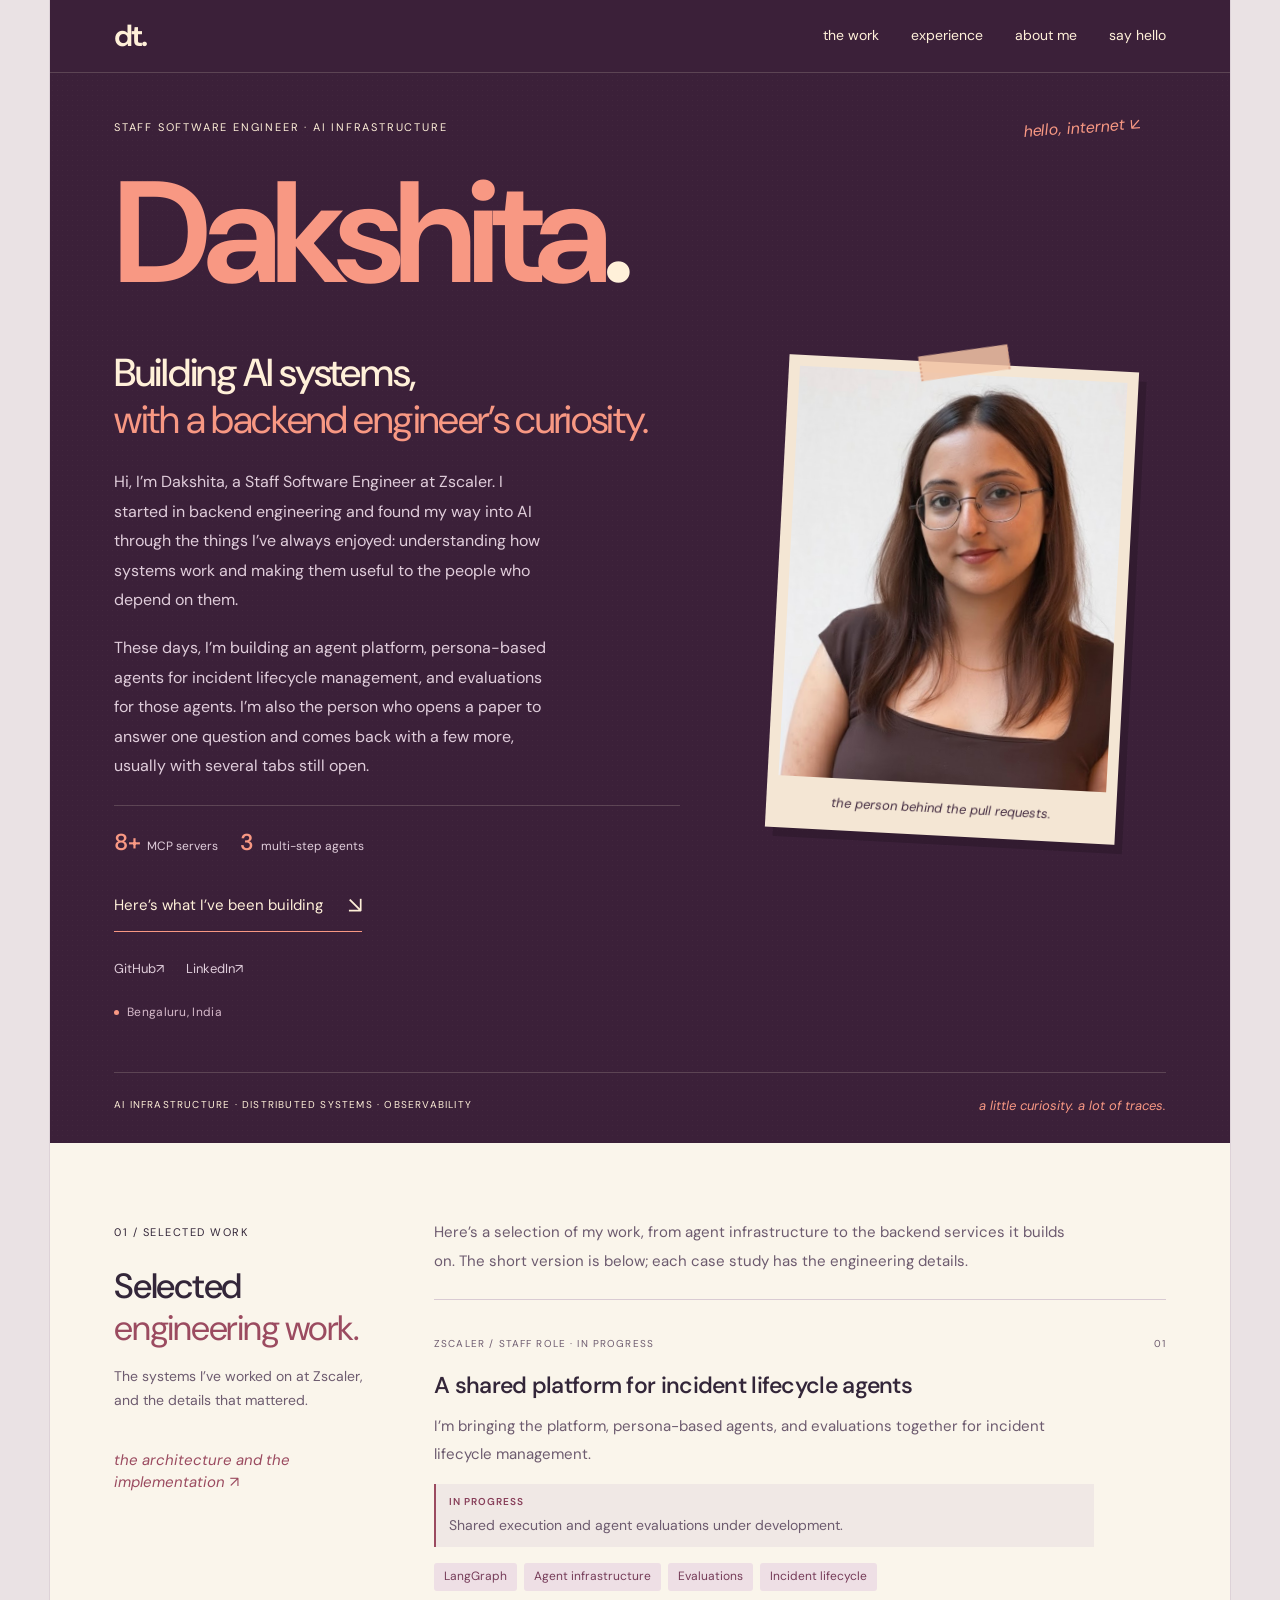
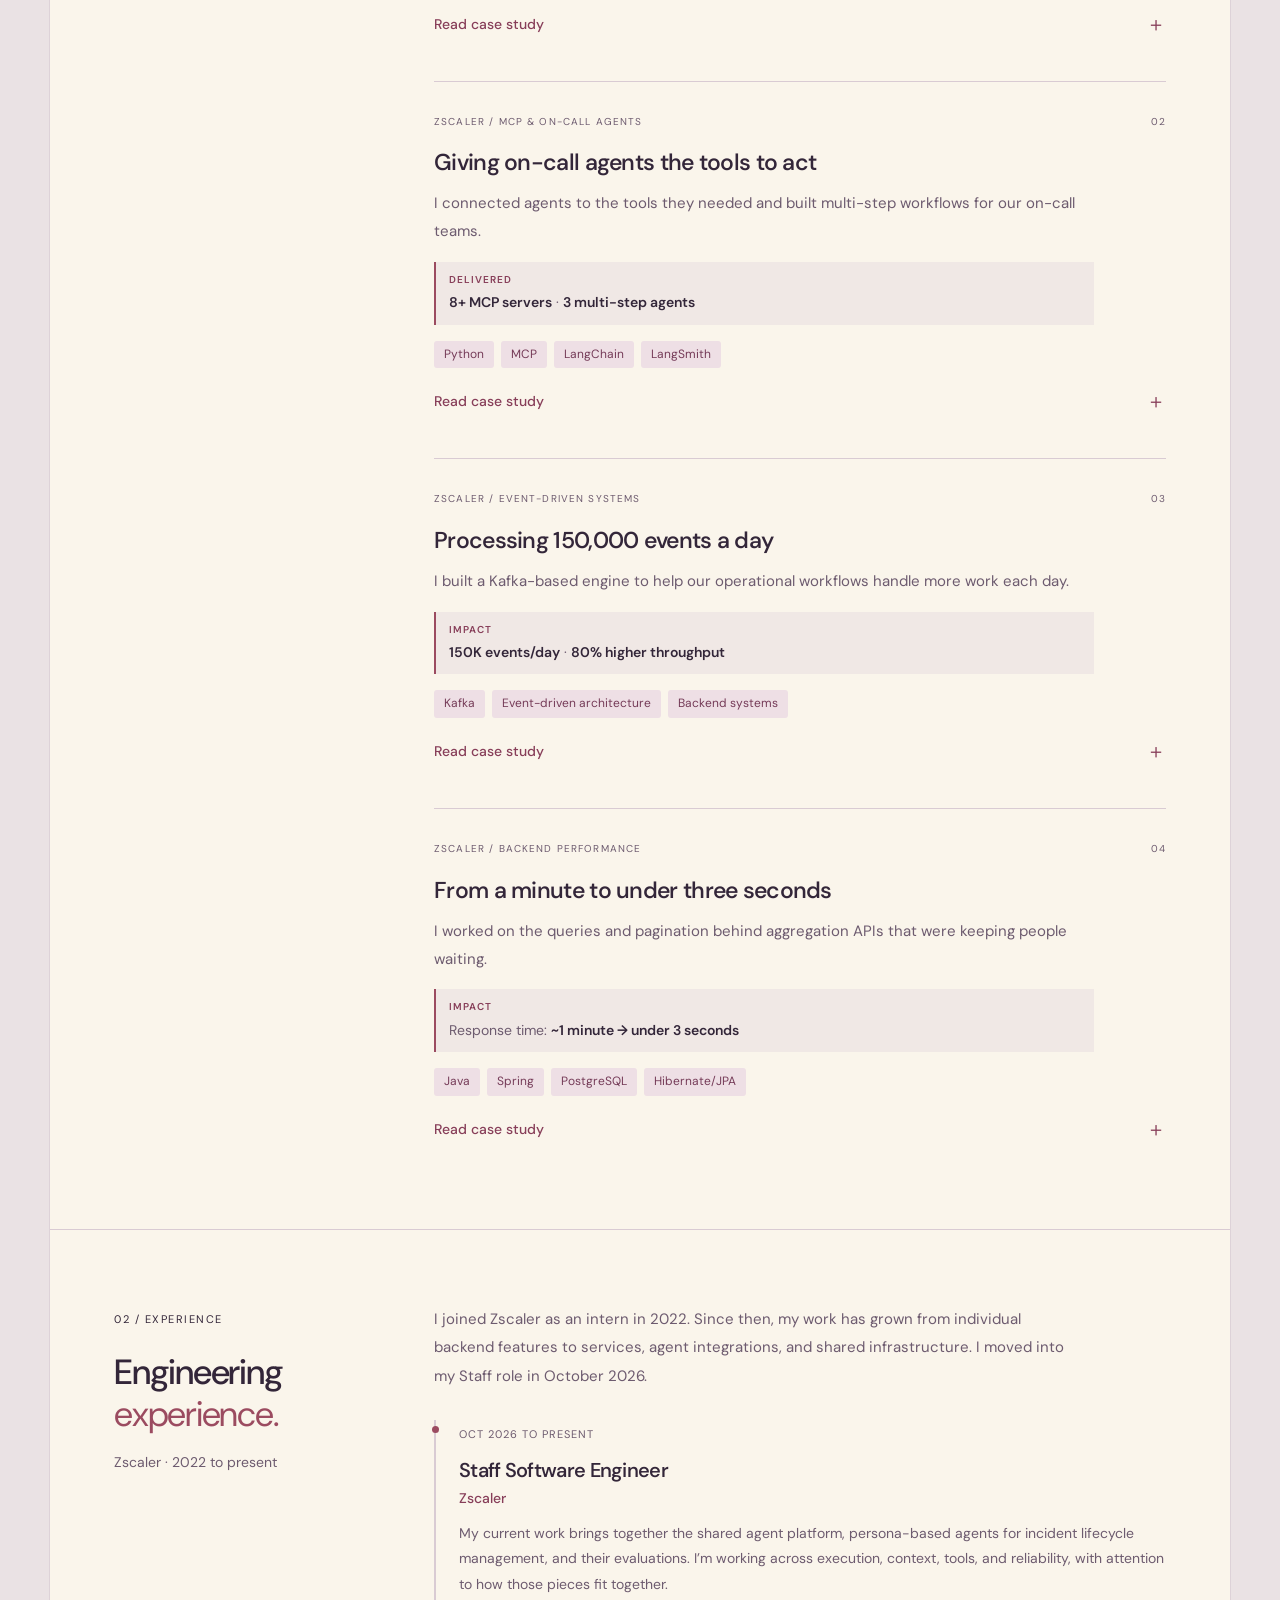
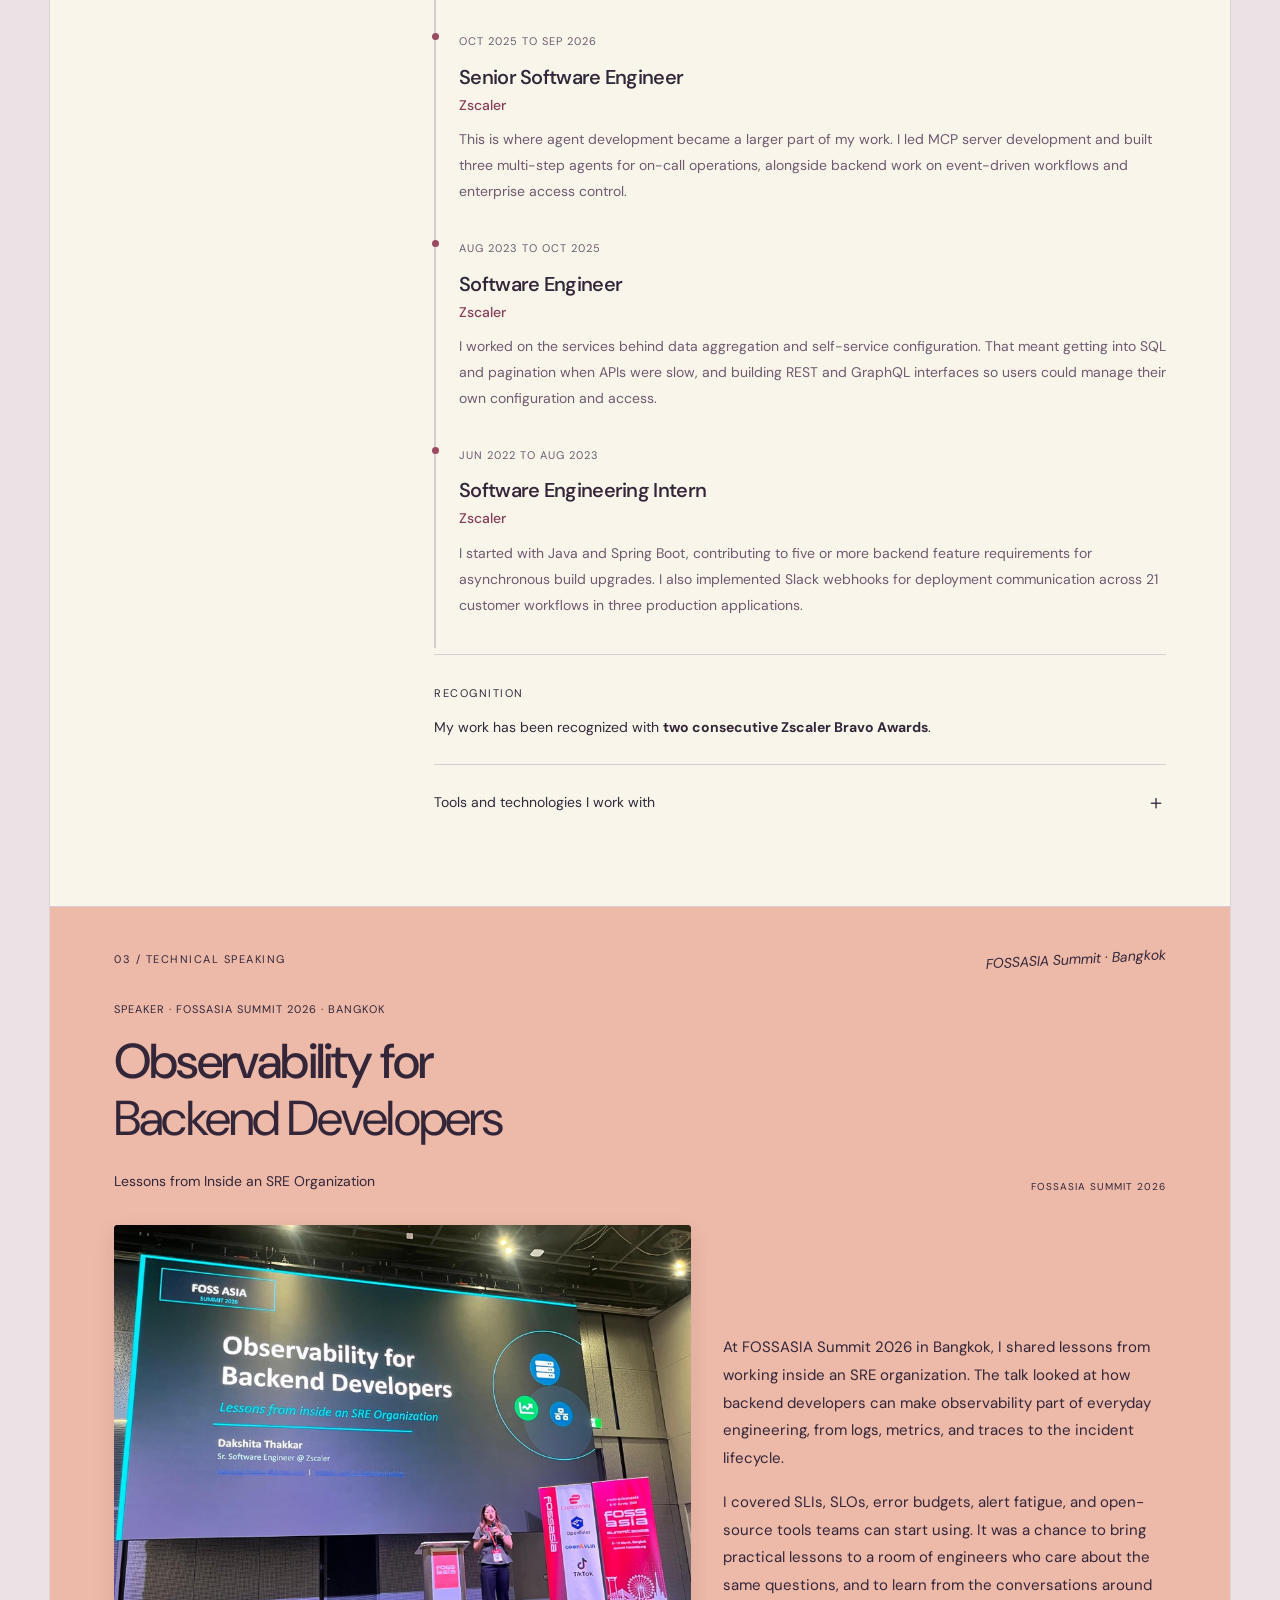
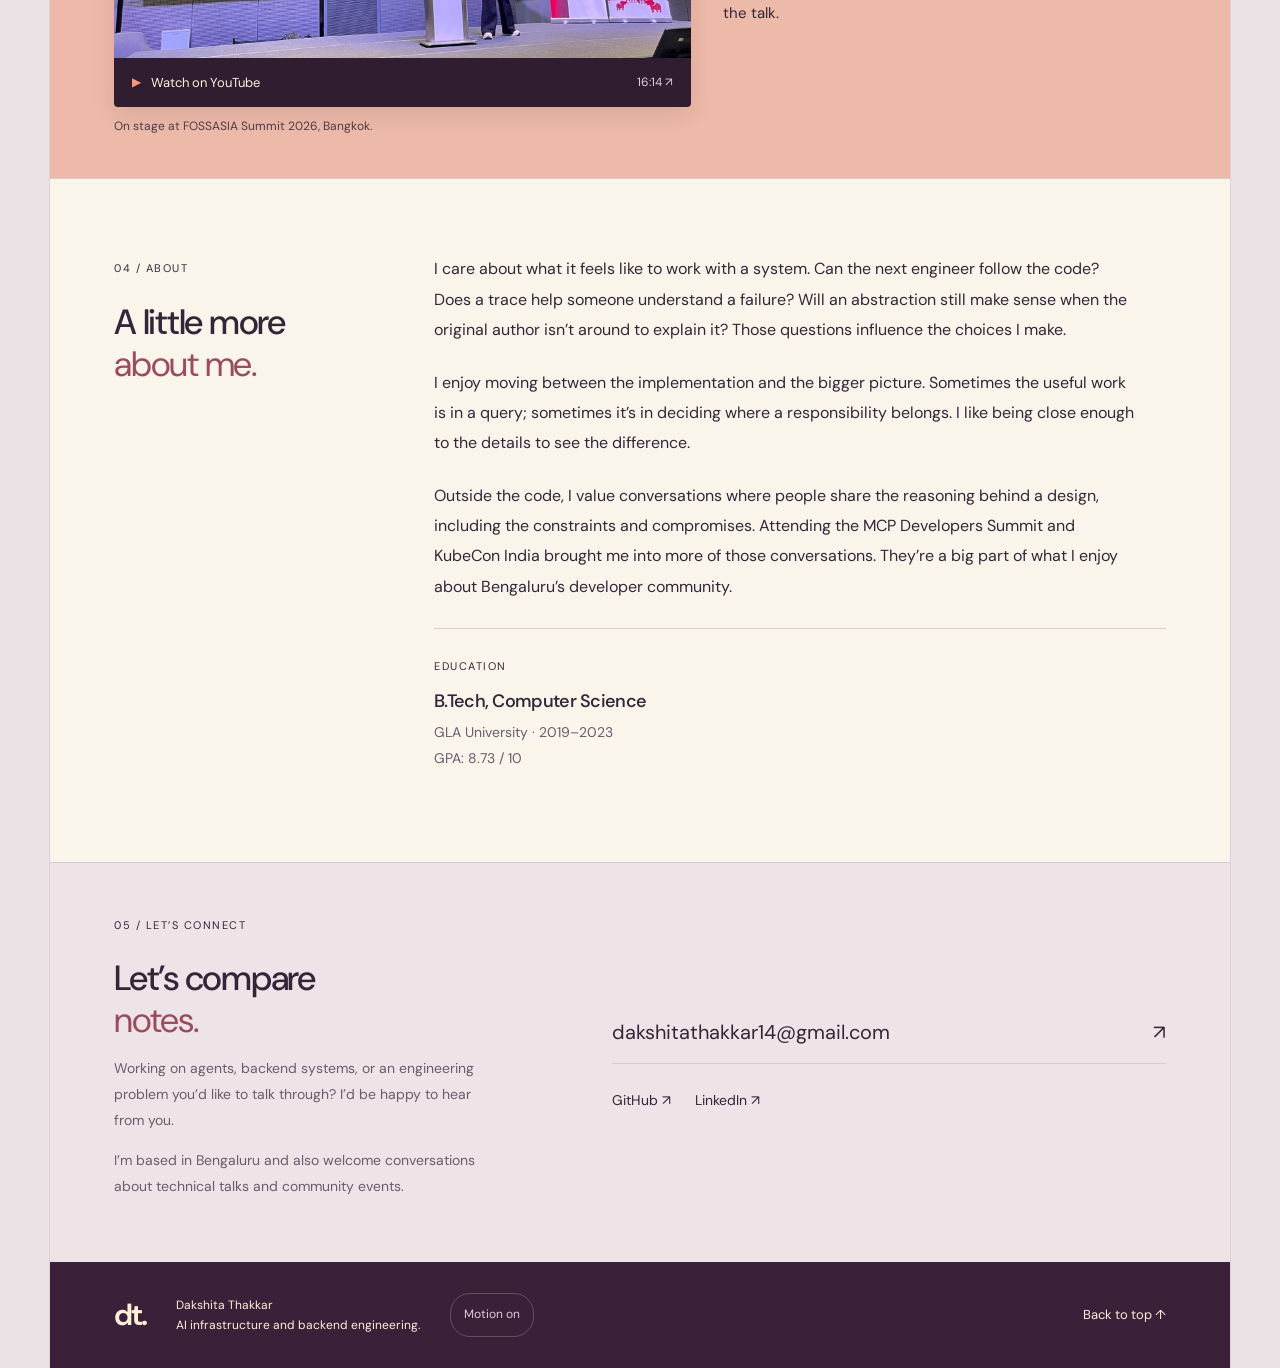
==== index.html @ cb2df72b "Publish personal portfolio on GitHub Pages" ====
<!doctype html>
<html lang="en">
<head>
  <meta charset="utf-8">
  <meta name="viewport" content="width=device-width, initial-scale=1">
  <meta name="description" content="Dakshita Thakkar is a Staff Software Engineer at Zscaler building backend systems, MCP servers, and agentic AI infrastructure.">
  <meta name="theme-color" content="#3b2039">
  <link rel="canonical" href="https://dakshitathakkar.github.io/">
  <meta property="og:url" content="https://dakshitathakkar.github.io/">
  <meta property="og:type" content="website">
  <meta property="og:title" content="Dakshita Thakkar | AI Infrastructure &amp; Backend Engineering">
  <meta property="og:description" content="Backend systems, MCP servers, and agentic AI infrastructure. Staff Software Engineer at Zscaler.">
  <title>Dakshita Thakkar | AI Infrastructure &amp; Backend Engineering</title>
  <link rel="icon" href="favicon.svg" type="image/svg+xml">
  <link rel="preconnect" href="https://fonts.googleapis.com">
  <link rel="preconnect" href="https://fonts.gstatic.com" crossorigin>
  <link href="https://fonts.googleapis.com/css2?family=DM+Sans:wght@400;450;500;550;600;650;700&display=swap" rel="stylesheet">
  <link rel="stylesheet" href="styles.css?v=41a44a0f17">
  <link rel="stylesheet" href="interactions.css?v=d1eef88272">
  <script src="site.js?v=9a2e0dd517" defer></script>
</head>
<body>
<div id="dakshita-studio" data-motion="off" aria-label="Dakshita’s personal portfolio">
  <div class="ds-spotlight" aria-hidden="true"></div>
  <a class="skip-link" href="#main-content">Skip to content</a>
  <header class="ds-nav"><a href="#ds-top" class="ds-monogram" aria-label="Back to introduction">dt.</a><nav aria-label="Main navigation"><a href="#ds-work">the work</a><a href="#ds-experience">experience</a><a href="#ds-about">about me</a><a href="#ds-contact">say hello</a></nav><span class="ds-reading-progress" aria-hidden="true"></span></header>
  <div class="ds-cover">
    <section class="ds-hero" id="ds-top" tabindex="-1" aria-label="Introduction">
      <div class="ds-preface"><span>STAFF SOFTWARE ENGINEER · AI INFRASTRUCTURE</span><span class="ds-hand ds-hello">hello, internet ↙</span></div>
      <h1>Dakshita<span class="ds-name-dot">.</span></h1>
      <div class="ds-hero-grid">
        <div class="ds-intro"><p class="ds-lead">Building AI systems, <br> <em>with a backend engineer’s curiosity.</em></p><p class="ds-body">Hi, I’m Dakshita, a Staff Software Engineer at Zscaler. I started in backend engineering and found my way into AI through the things I’ve always enjoyed: understanding how systems work and making them useful to the people who depend on them.</p><p class="ds-body">These days, I’m building an agent platform, persona-based agents for incident lifecycle management, and evaluations for those agents. I’m also the person who opens a paper to answer one question and comes back with a few more, usually with several tabs still open.</p><div class="ds-hero-proof" aria-label="Agent engineering work"><span><strong>8+</strong> MCP servers</span><span><strong>3</strong> multi-step agents</span></div><a href="#ds-work" class="ds-work-link">Here’s what I’ve been building <span aria-hidden="true">↘</span></a><div class="ds-hero-social"><a href="https://github.com/dakshitathakkar" target="_blank" rel="noopener noreferrer">GitHub <span class="ds-external-arrow" aria-hidden="true">↗</span></a><a href="https://www.linkedin.com/in/dakshita-thakkar/" target="_blank" rel="noopener noreferrer">LinkedIn <span class="ds-external-arrow" aria-hidden="true">↗</span></a></div><div class="ds-location"><span class="ds-location-dot"></span>Bengaluru, India</div></div>
        <figure class="ds-photo"><div class="ds-tape" aria-hidden="true"></div><div class="ds-photo-space"><img class="ds-portrait" src="images/dakshita-portrait.jpg" width="621" height="1023" alt="Portrait of Dakshita Thakkar" fetchpriority="high" decoding="async"></div><figcaption class="ds-hand">the person behind the pull requests.</figcaption></figure>
      </div>
      <div class="ds-cover-foot"><span>AI INFRASTRUCTURE · DISTRIBUTED SYSTEMS · OBSERVABILITY</span><span class="ds-hand ds-footnote">a little curiosity. a lot of traces.</span></div>
    </section>
  </div>
  <main id="main-content" tabindex="-1">
    <section class="ds-work-section ds-section" id="ds-work" aria-labelledby="work-title">
      <div class="ds-section-heading"><span class="ds-kicker">01 / SELECTED WORK</span><h2 id="work-title">Selected <br> <em>engineering work.</em></h2><p>The systems I’ve worked on at Zscaler, and the details that mattered.</p><span class="ds-margin-note ds-hand">the architecture and the implementation ↗</span></div>
      <div class="ds-projects">
        <div class="ds-work-intro"><p>Here’s a selection of my work, from agent infrastructure to the backend services it builds on. The short version is below; each case study has the engineering details.</p></div>
        <article class="ds-project"><div class="ds-project-meta"><span>ZSCALER / STAFF ROLE · IN PROGRESS</span><span>01</span></div><h3>A shared platform for incident lifecycle agents</h3>
          <p class="ds-project-summary">I’m bringing the platform, persona-based agents, and evaluations together for incident lifecycle management.</p><p class="ds-project-impact"><span class="ds-impact-label">In progress</span>Shared execution and agent evaluations under development.</p><div class="ds-tags"><span>LangGraph</span><span>Agent infrastructure</span><span>Evaluations</span><span>Incident lifecycle</span></div><details class="ds-case-disclosure"><summary><b class="ds-case-open">Read case study</b><b class="ds-case-close">Close case study</b><span aria-hidden="true">＋</span></summary><div class="ds-outline"><div class="ds-case-study"><h4>The problem</h4><p>Building agents for incident lifecycle management means thinking about more than each agent’s task. They need tools, context, and a runtime, and we need a way to assess how well they carry out their responsibilities. I’m working on those pieces together in my Staff role.</p><h4>My approach</h4><p>I’m developing a shared platform in LangGraph alongside the persona-based agents and their evaluations. The platform covers tool integration, context and memory, execution, observability, and guardrails. The aim is to give teams a common foundation while leaving room for the logic each agent needs.</p><h4>The impact so far</h4><p>The platform, agents, and evaluations are <strong>in progress</strong>. The work is focused on making execution easier to inspect and agent performance easier to assess across the incident lifecycle.</p><h4>Reliability work</h4><p>I’m also working on confidence quantification for agent trajectories. That sits alongside observability and evaluations as part of understanding how an agent reached a result and how much confidence to place in it.</p></div></div></details></article>
        <article class="ds-project"><div class="ds-project-meta"><span>ZSCALER / MCP &amp; ON-CALL AGENTS</span><span>02</span></div><h3>Giving on-call agents the tools to act</h3>
          <p class="ds-project-summary">I connected agents to the tools they needed and built multi-step workflows for our on-call teams.</p><p class="ds-project-impact"><span class="ds-impact-label">Delivered</span><strong>8+ MCP servers</strong> · <strong>3 multi-step agents</strong></p><div class="ds-tags"><span>Python</span><span>MCP</span><span>LangChain</span><span>LangSmith</span></div><details class="ds-case-disclosure"><summary><b class="ds-case-open">Read case study</b><b class="ds-case-close">Close case study</b><span aria-hidden="true">＋</span></summary><div class="ds-outline"><div class="ds-case-study"><h4>The problem</h4><p>Our on-call agents needed access to operational tools and a way to use them across multiple steps. We also needed to follow their execution, so the result came with a view of what the agent had done.</p><h4>My approach</h4><p>I led the design and development of Python MCP servers, combining custom implementations with open-source integrations. I built the agents in Python and LangChain, working through model selection, temperature tuning, and tool orchestration. LangSmith and Weights &amp; Biases gave me visibility into their execution.</p><h4>The impact</h4><p>I delivered <strong>8+ MCP servers</strong> and <strong>three multi-step agents</strong> for on-call workflows. Together, they connected the AI Operations team’s agents to operational tools and supported work that needed several steps to complete.</p></div></div></details></article>
        <article class="ds-project"><div class="ds-project-meta"><span>ZSCALER / EVENT-DRIVEN SYSTEMS</span><span>03</span></div><h3>Processing 150,000 events a day</h3>
          <p class="ds-project-summary">I built a Kafka-based engine to help our operational workflows handle more work each day.</p><p class="ds-project-impact"><span class="ds-impact-label">Impact</span><strong>150K events/day</strong> · <strong>80% higher throughput</strong></p><div class="ds-tags"><span>Kafka</span><span>Event-driven architecture</span><span>Backend systems</span></div><details class="ds-case-disclosure"><summary><b class="ds-case-open">Read case study</b><b class="ds-case-close">Close case study</b><span aria-hidden="true">＋</span></summary><div class="ds-outline"><div class="ds-case-study"><h4>The problem</h4><p>Our operational workflows needed to process a high volume of daily events. The practical question was how much work the engine could handle, so throughput was the measure that mattered for this project.</p><h4>My approach</h4><p>I implemented the workflow engine using Kafka and an event-driven architecture, building the backend that processes those operational events.</p><h4>The impact</h4><p>The engine handles <strong>150,000 events per day</strong>, with an <strong>80% improvement in throughput</strong>. That gave the workflows more processing capacity for their daily workload.</p><h4>Related work: enterprise access control</h4><p>Another part of my backend work was an authentication and authorization layer in Java and Spring Boot. I designed and implemented support for <strong>8,000+ SSO users</strong> and <strong>50+ services</strong>, including complex roles and permission hierarchies.</p></div></div></details></article>
        <article class="ds-project"><div class="ds-project-meta"><span>ZSCALER / BACKEND PERFORMANCE</span><span>04</span></div><h3>From a minute to under three seconds</h3>
          <p class="ds-project-summary">I worked on the queries and pagination behind aggregation APIs that were keeping people waiting.</p><p class="ds-project-impact"><span class="ds-impact-label">Impact</span>Response time: <strong>~1 minute → under 3 seconds</strong></p><div class="ds-tags"><span>Java</span><span>Spring</span><span>PostgreSQL</span><span>Hibernate/JPA</span></div><details class="ds-case-disclosure"><summary><b class="ds-case-open">Read case study</b><b class="ds-case-close">Close case study</b><span aria-hidden="true">＋</span></summary><div class="ds-outline"><div class="ds-case-study"><h4>The problem</h4><p>A minute is a long wait for an API response. Some of our aggregation-heavy endpoints were taking roughly that long, in platforms used for customer-facing data aggregation and self-service configuration.</p><h4>My approach</h4><p>I worked on the SQL queries and pagination strategies behind the slower endpoints. These were part of the microservice-based modules I developed with Java, Spring, Hibernate/JPA, and PostgreSQL, in a backend handling more than 500 concurrent processes.</p><h4>The impact</h4><p>The query and pagination improvements brought response times down from <strong>approximately one minute to under three seconds</strong>, making those aggregation endpoints much quicker to use.</p><h4>Related work: self-service configuration</h4><p>I also built REST and GraphQL APIs for user management and role-based access control. They let enterprise users manage their own configuration, reducing manual administrative effort by <strong>90%</strong>.</p></div></div></details></article>
      </div>
    </section>
    <section class="ds-section ds-experience-section" id="ds-experience" aria-labelledby="experience-title">
      <div class="ds-section-heading"><span class="ds-kicker">02 / EXPERIENCE</span><h2 id="experience-title">Engineering <br> <em>experience.</em></h2><p>Zscaler · 2022 to present</p></div>
      <div class="ds-timeline"><p class="ds-career-intro">I joined Zscaler as an intern in 2022. Since then, my work has grown from individual backend features to services, agent integrations, and shared infrastructure. I moved into my Staff role in October 2026.</p>
        <article class="ds-role"><time>OCT 2026 TO PRESENT</time><h3>Staff Software Engineer</h3><p class="ds-company">Zscaler</p><p>My current work brings together the shared agent platform, persona-based agents for incident lifecycle management, and their evaluations. I’m working across execution, context, tools, and reliability, with attention to how those pieces fit together.</p></article>
        <article class="ds-role"><time>OCT 2025 TO SEP 2026</time><h3>Senior Software Engineer</h3><p class="ds-company">Zscaler</p><p>This is where agent development became a larger part of my work. I led MCP server development and built three multi-step agents for on-call operations, alongside backend work on event-driven workflows and enterprise access control.</p></article>
        <article class="ds-role"><time>AUG 2023 TO OCT 2025</time><h3>Software Engineer</h3><p class="ds-company">Zscaler</p><p>I worked on the services behind data aggregation and self-service configuration. That meant getting into SQL and pagination when APIs were slow, and building REST and GraphQL interfaces so users could manage their own configuration and access.</p></article>
        <article class="ds-role"><time>JUN 2022 TO AUG 2023</time><h3>Software Engineering Intern</h3><p class="ds-company">Zscaler</p><p>I started with Java and Spring Boot, contributing to five or more backend feature requirements for asynchronous build upgrades. I also implemented Slack webhooks for deployment communication across 21 customer workflows in three production applications.</p></article>
        <div class="ds-recognition"><span class="ds-kicker">RECOGNITION</span><p>My work has been recognized with <strong>two consecutive Zscaler Bravo Awards</strong>.</p></div>
        <details class="ds-toolkit"><summary>Tools and technologies I work with <span aria-hidden="true">＋</span></summary><div class="ds-outline"><p><b>AI &amp; agents.</b> Python, MCP, LangChain, LangGraph, LangSmith, Langfuse, IBM ContextForge, Weights &amp; Biases, multi-step agent orchestration, and agent skills development.</p><p><b>Backend &amp; data.</b> Java, Spring Boot, Spring AI, Spring Security, Hibernate/JPA, Kafka, concurrency, REST, GraphQL, PostgreSQL, MySQL, NoSQL, and PL/SQL.</p><p><b>Delivery &amp; tooling.</b> Docker, Kubernetes, GCP, CI/CD, OAuth 2.0, Okta SSO/S2S, JUnit, Mockito, Maven, Git, GitLab/Bitbucket, and Jira.</p><p><b>Frontend.</b> React, JavaScript, HTML, and CSS.</p></div></details>
      </div>
    </section>
    <section id="ds-talk" class="ds-notes-section" aria-labelledby="talk-title"><div class="ds-notes-top"><span class="ds-kicker">03 / TECHNICAL SPEAKING</span><span class="ds-hand">FOSSASIA Summit · Bangkok</span></div><div class="ds-talk-event">SPEAKER · FOSSASIA SUMMIT 2026 · BANGKOK</div><h2 id="talk-title">Observability for <br> <em>Backend Developers</em></h2><div class="ds-notes-bottom"><p>Lessons from Inside an SRE Organization</p><span class="ds-note-label">FOSSASIA SUMMIT 2026</span></div><div class="ds-speaking-layout"><figure class="ds-stage-photo"><a class="ds-talk-video" href="https://www.youtube.com/watch?v=8utUBMMz0rw" target="_blank" rel="noopener noreferrer" aria-label="Watch Observability for Backend Developers on YouTube (opens in a new tab)"><img src="images/fossasia-stage-1800.jpg" srcset="images/fossasia-stage-900.jpg 900w, images/fossasia-stage-1800.jpg 1800w" sizes="(max-width: 600px) calc(100vw - 48px), (max-width: 800px) calc(100vw - 80px), 600px" width="1800" height="1350" alt="Dakshita presenting Observability for Backend Developers on stage at FOSSASIA Summit 2026 in Bangkok" loading="lazy" decoding="async"><span class="ds-watch-bar"><span><span class="ds-play-icon" aria-hidden="true">▶</span> Watch on YouTube</span><span aria-hidden="true">16:14 ↗</span></span></a><figcaption>On stage at FOSSASIA Summit 2026, Bangkok.</figcaption></figure><div class="ds-speaking-copy"><p>At FOSSASIA Summit 2026 in Bangkok, I shared lessons from working inside an SRE organization. The talk looked at how backend developers can make observability part of everyday engineering, from logs, metrics, and traces to the incident lifecycle.</p><p>I covered SLIs, SLOs, error budgets, alert fatigue, and open-source tools teams can start using. It was a chance to bring practical lessons to a room of engineers who care about the same questions, and to learn from the conversations around the talk.</p></div></div></section>
    <section class="ds-about-section ds-section" id="ds-about" aria-labelledby="about-title"><div class="ds-section-heading"><span class="ds-kicker">04 / ABOUT</span><h2 id="about-title">A little more <br> <em>about me.</em></h2></div><div class="ds-about-copy"><p>I care about what it feels like to work with a system. Can the next engineer follow the code? Does a trace help someone understand a failure? Will an abstraction still make sense when the original author isn’t around to explain it? Those questions influence the choices I make.</p><p>I enjoy moving between the implementation and the bigger picture. Sometimes the useful work is in a query; sometimes it’s in deciding where a responsibility belongs. I like being close enough to the details to see the difference.</p><p>Outside the code, I value conversations where people share the reasoning behind a design, including the constraints and compromises. Attending the MCP Developers Summit and KubeCon India brought me into more of those conversations. They’re a big part of what I enjoy about Bengaluru’s developer community.</p><div class="ds-education"><span class="ds-kicker">EDUCATION</span><h3>B.Tech, Computer Science</h3><p>GLA University · 2019–2023 <br> GPA: 8.73 / 10</p></div></div></section>
    <section class="ds-contact-section" id="ds-contact" aria-labelledby="contact-title"><div><span class="ds-kicker">05 / LET’S CONNECT</span><h2 id="contact-title">Let’s compare <br> <em>notes.</em></h2><p>Working on agents, backend systems, or an engineering problem you’d like to talk through? I’d be happy to hear from you.</p><p>I’m based in Bengaluru and also welcome conversations about technical talks and community events.</p></div><div class="ds-contact-links"><a class="ds-email" href="mailto:dakshitathakkar14@gmail.com">dakshitathakkar14@gmail.com <span class="ds-external-arrow" aria-hidden="true">↗</span></a><div><a href="https://github.com/dakshitathakkar" target="_blank" rel="noopener noreferrer">GitHub <span class="ds-external-arrow" aria-hidden="true">↗</span></a><a href="https://www.linkedin.com/in/dakshita-thakkar/" target="_blank" rel="noopener noreferrer">LinkedIn <span class="ds-external-arrow" aria-hidden="true">↗</span></a></div></div></section>
  </main>
  <footer class="ds-footer"><span class="ds-monogram">dt.</span><span>Dakshita Thakkar <br> AI infrastructure and backend engineering.</span><button class="ds-motion-toggle" type="button" aria-pressed="false" hidden>Motion off</button><a class="ds-back-top" href="#ds-top">Back to top ↑</a></footer>
</div>

</body>
</html>
---- styles.css ----
/* Personal cover, restrained technical typography. */
:root{color-scheme:light dark}
html{scroll-padding-top:24px}
body{margin:0;background:light-dark(#eae2e4,#17141b)}
button,a,summary{-webkit-tap-highlight-color:transparent}
a:focus-visible,summary:focus-visible{outline:3px solid #cf795f;outline-offset:6px;border-radius:2px}
::selection{background:#f89883;color:#301d30}

#dakshita-studio{--ds-paper:light-dark(#faf5eb,#242027);--ds-ink:light-dark(#332639,#efe5d8);--ds-muted:light-dark(#6d5b6f,#c1b1c1);--ds-rule:light-dark(#d9cbd3,#544453);--ds-cover:light-dark(#3b2039,#301d30);--ds-cream:#fff0d9;--ds-coral:#f89883;--ds-note:light-dark(#edb9a8,#4d303e);font:14px/1.65 'DM Sans',Arial,sans-serif;color:var(--ds-ink);background:var(--ds-paper);width:100%;isolation:isolate}
#dakshita-studio *{box-sizing:border-box}
#dakshita-studio a{color:inherit;text-underline-offset:5px}
#dakshita-studio .ds-cover{background:var(--ds-cover);color:var(--ds-cream);background-image:radial-gradient(#fff0d908 .7px,transparent .7px);background-size:5px 5px}
#dakshita-studio .ds-nav{display:flex;justify-content:space-between;align-items:center;gap:20px;padding:23px 42px;padding-right:95px;border-bottom:1px solid #fff0d92b}
#dakshita-studio .ds-monogram{font:italic 30px/1 'DM Sans',Arial,sans-serif;text-decoration:none;letter-spacing:-2px}
#dakshita-studio nav{display:flex;gap:25px;flex-wrap:wrap}
#dakshita-studio nav a{font-size:11px;text-decoration:none;border-bottom:1px solid transparent;padding:5px 0}
#dakshita-studio nav a:hover{border-color:var(--ds-coral);color:var(--ds-coral)}
#dakshita-studio .ds-hero{padding:30px 42px 22px}
#dakshita-studio .ds-preface{display:flex;justify-content:space-between;align-items:center;gap:18px}
#dakshita-studio .ds-preface>span:first-child{font:9px/1.5 'DM Sans',sans-serif;letter-spacing:1.8px}
#dakshita-studio .ds-hand{font:400 23px/1.1 'DM Sans',Arial,sans-serif}
#dakshita-studio .ds-hello{transform:rotate(-7deg);padding-right:25px;color:var(--ds-coral)}
#dakshita-studio h1{font:400 clamp(75px,15vw,132px)/1.06 'DM Sans',Arial,sans-serif;letter-spacing:-6px;margin:8px 0 6px;color:var(--ds-coral)}
#dakshita-studio .ds-name-dot{color:var(--ds-cream)}
#dakshita-studio .ds-hero-grid{display:grid;grid-template-columns:1.08fr 1fr;gap:40px;align-items:center}
#dakshita-studio .ds-lead{font:400 30px/1.18 'DM Sans',Arial,sans-serif;letter-spacing:-.5px;margin:20px 0 17px}
#dakshita-studio .ds-lead em{font-weight:400;color:var(--ds-coral)}
#dakshita-studio .ds-body{font-size:12px;line-height:1.8;max-width:290px;color:#e0cddb;margin:0}
#dakshita-studio .ds-work-link{display:inline-flex;gap:25px;align-items:center;font-size:12px;text-decoration:none;margin-top:23px;padding-bottom:8px;border-bottom:1px solid var(--ds-coral)}
#dakshita-studio .ds-work-link span{font-size:23px;line-height:1}
#dakshita-studio .ds-location{display:flex;align-items:center;gap:8px;font-size:10px;letter-spacing:.3px;margin-top:26px;color:#d6bacb}
#dakshita-studio .ds-location-dot{width:5px;height:5px;border-radius:50%;background:var(--ds-coral)}
#dakshita-studio .ds-photo{margin:3px 6px 0 0;padding:11px 11px 13px;background:#f4e6d4;color:#432b40;transform:rotate(4deg);position:relative;box-shadow:8px 9px 0 #20102055}
#dakshita-studio .ds-photo-space{height:219px;position:relative;display:flex;align-items:center;justify-content:center;flex-direction:column;overflow:hidden;background:#d0aeab;background-image:linear-gradient(135deg,transparent 49.7%,#f6e3c97d 50%,transparent 50.3%)}
#dakshita-studio .ds-photo-label{position:absolute;top:13px;left:13px;right:13px;font:8px/1.5 'DM Sans',sans-serif;letter-spacing:1px}
#dakshita-studio .ds-photo-initials{font:italic 118px/.9 'DM Sans',Arial,sans-serif;color:#694556;letter-spacing:-15px;margin-left:-10px}
#dakshita-studio .ds-photo-initials span{color:#946475}
#dakshita-studio .ds-photo-placeholder{position:absolute;bottom:14px;left:13px;right:13px;font-size:11px;border-top:1px solid #69455655;padding-top:8px;text-align:center}
#dakshita-studio figcaption.ds-hand{font-size:20px;text-align:center;padding-top:11px}
#dakshita-studio .ds-tape{position:absolute;z-index:1;width:90px;height:25px;background:#f3c3a5d9;top:-13px;left:calc(50% - 45px);transform:rotate(-11deg);border-left:2px dotted #dba58b;border-right:2px dotted #dba58b}
#dakshita-studio .ds-cover-foot{margin-top:39px;padding-top:18px;border-top:1px solid #fff0d92b;display:flex;align-items:center;justify-content:space-between;gap:18px}
#dakshita-studio .ds-cover-foot>span:first-child{font-size:8px;letter-spacing:1.2px}
#dakshita-studio .ds-footnote{font-size:18px;color:var(--ds-coral);transform:rotate(-2deg)}
#dakshita-studio .ds-section{display:grid;grid-template-columns:190px minmax(0,1fr);gap:34px;padding:55px 42px}
#dakshita-studio .ds-kicker{font:9px/1.5 'DM Sans',Arial,sans-serif;letter-spacing:1.4px}
#dakshita-studio h2{font:400 33px/1.13 'DM Sans',Arial,sans-serif;letter-spacing:-.6px;margin:15px 0}
#dakshita-studio h2 em{font-weight:400;color:light-dark(#9b4b60,#ee9ca7)}
#dakshita-studio .ds-section-heading>p{font-size:11px;color:var(--ds-muted);line-height:1.75}
#dakshita-studio .ds-margin-note{display:block;margin-top:44px;color:light-dark(#9b4b60,#ee9ca7);transform:rotate(-6deg);font-size:22px}
#dakshita-studio .ds-project-meta{font-size:8px;letter-spacing:1.15px;color:var(--ds-muted);display:flex;justify-content:space-between;gap:12px}
#dakshita-studio h3{font:500 19px/1.3 'DM Sans',Arial,sans-serif;letter-spacing:-.6px;margin:12px 0}
#dakshita-studio .ds-project>p{font-size:12px;line-height:1.8;color:var(--ds-muted);margin:0 0 14px}
#dakshita-studio .ds-tags{display:flex;gap:7px;flex-wrap:wrap}
#dakshita-studio .ds-tags span{padding:3px 8px;border-radius:3px;background:light-dark(#eedfe5,#432f42);color:light-dark(#753b58,#efbfce);font-size:9px}
#dakshita-studio details{margin-top:18px}
#dakshita-studio summary{display:flex;justify-content:space-between;gap:10px;font-size:11px;list-style:none;padding:9px 0}
#dakshita-studio summary::-webkit-details-marker{display:none}
#dakshita-studio .ds-outline{padding:10px 14px;border-left:2px solid light-dark(#c67986,#ee9ca7);background:light-dark(#f0e8e5,#2d2730);font-size:11px}
#dakshita-studio .ds-outline p{margin:0 0 10px}
#dakshita-studio .ds-outline p:last-child{margin-bottom:0}
#dakshita-studio .ds-project+.ds-project{border-top:1px solid var(--ds-rule);margin-top:25px;padding-top:26px}
#dakshita-studio .ds-content-note{color:var(--ds-muted);font-size:9px;margin:22px 0 0;border-top:1px solid var(--ds-rule);padding-top:14px}
#dakshita-studio .ds-notes-section{background:var(--ds-note);padding:30px 42px 33px;position:relative;border-top:1px solid var(--ds-rule);border-bottom:1px solid var(--ds-rule)}
#dakshita-studio .ds-notes-top{display:flex;justify-content:space-between;gap:15px;align-items:center}
#dakshita-studio .ds-notes-top .ds-hand{font-size:18px;transform:rotate(-3deg)}
#dakshita-studio .ds-notes-section h2{font-size:44px;margin:28px 0 25px}
#dakshita-studio .ds-notes-section h2 em{color:inherit}
#dakshita-studio .ds-notes-bottom{display:flex;justify-content:space-between;align-items:end;gap:30px}
#dakshita-studio .ds-notes-bottom p{font-size:11px;margin:0}
#dakshita-studio .ds-note-label{font-size:8px;letter-spacing:1px;max-width:160px;line-height:1.7;text-align:right}
#dakshita-studio .ds-about-section{padding-top:42px;padding-bottom:42px}
#dakshita-studio .ds-about-copy p{font-size:12px;line-height:1.9;margin:0 0 15px}
#dakshita-studio .ds-about-copy .ds-about-prompt{color:var(--ds-muted);font-size:10px}
#dakshita-studio .ds-about-copy>.ds-hand{display:block;transform:rotate(-3deg);color:light-dark(#9b4b60,#ee9ca7);margin-top:22px}
#dakshita-studio .ds-footer{background:var(--ds-cover);color:var(--ds-cream);display:flex;align-items:center;gap:23px;padding:24px 42px;font-size:10px;line-height:1.7}
#dakshita-studio .ds-draft{margin-left:auto;font-size:8px;color:#d9bfcf;text-align:right}
@media(max-width:600px){#dakshita-studio .ds-nav{padding:18px 24px;gap:13px}#dakshita-studio nav{gap:14px}#dakshita-studio nav a{font-size:10px}#dakshita-studio .ds-hero{padding:25px 24px}#dakshita-studio .ds-preface{align-items:start}#dakshita-studio .ds-preface>span:first-child{max-width:160px;font-size:8px}#dakshita-studio .ds-hello{font-size:19px;padding-right:0}#dakshita-studio h1{font-size:clamp(65px,16vw,100px);letter-spacing:-4px;margin:17px 0}#dakshita-studio .ds-hero-grid{gap:25px;grid-template-columns:1fr}#dakshita-studio .ds-intro{max-width:390px}#dakshita-studio .ds-lead{font-size:31px;margin-top:0}#dakshita-studio .ds-body{max-width:370px}#dakshita-studio .ds-photo{width:245px;max-width:92%;justify-self:center;margin:15px 0 0}#dakshita-studio .ds-cover-foot{flex-direction:column;align-items:start;margin-top:32px;gap:14px}#dakshita-studio .ds-section{grid-template-columns:1fr;padding:35px 24px;gap:25px}#dakshita-studio .ds-section-heading h2 br{display:none}#dakshita-studio .ds-section-heading>p{display:none}#dakshita-studio .ds-margin-note{display:none}#dakshita-studio h2{font-size:31px}#dakshita-studio .ds-notes-section{padding:27px 24px}#dakshita-studio .ds-notes-top{flex-wrap:wrap}#dakshita-studio .ds-notes-section h2{font-size:36px}#dakshita-studio .ds-notes-bottom{display:block}#dakshita-studio .ds-note-label{display:block;text-align:left;margin-top:18px;max-width:none}#dakshita-studio .ds-footer{padding:22px 24px;flex-wrap:wrap;gap:18px}#dakshita-studio .ds-draft{text-align:left;margin:0;width:100%}}
@media(prefers-reduced-motion:no-preference){#dakshita-studio a{transition:color .15s}#dakshita-studio .ds-photo{transition:transform .25s}#dakshita-studio .ds-photo:hover{transform:rotate(1deg)}}

/* Production typography and page scale. */
#dakshita-studio{max-width:1180px;margin:0 auto;font-size:16px}
#dakshita-studio .ds-nav{padding:26px 64px}
#dakshita-studio .ds-monogram{font-style:normal;font-weight:650;letter-spacing:-2px}
#dakshita-studio nav{gap:32px}
#dakshita-studio nav a{font-size:14px;min-height:44px;display:inline-flex;align-items:center}
#dakshita-studio nav a[aria-current="location"]{color:var(--ds-coral);border-bottom-color:var(--ds-coral)}
#dakshita-studio .ds-hero{padding:42px 64px 28px}
#dakshita-studio .ds-preface>span:first-child{font-size:11px;letter-spacing:1.8px}
#dakshita-studio .ds-hand{font-family:'DM Sans',Arial,sans-serif;font-size:15px;font-weight:400;font-style:italic;line-height:1.5;transform:none}
#dakshita-studio .ds-hello{font-size:16px;transform:rotate(-4deg)}
#dakshita-studio h1{font-weight:650;font-size:clamp(76px,13vw,144px);letter-spacing:-9px;line-height:1.1;margin:15px 0 26px}
#dakshita-studio .ds-hero-grid{grid-template-columns:minmax(0,1.15fr) minmax(0,.85fr);gap:68px}
#dakshita-studio .ds-lead{font-weight:500;font-size:39px;letter-spacing:-1.3px;line-height:1.2;margin:12px 0 23px}
#dakshita-studio em{font-style:normal}
#dakshita-studio .ds-body{font-size:16px;max-width:385px;line-height:1.85}
#dakshita-studio .ds-work-link{font-size:15px;min-height:44px;margin-top:26px}
#dakshita-studio .ds-location{font-size:12px;margin-top:25px}
#dakshita-studio .ds-photo{max-width:350px;width:100%;justify-self:center;margin-right:9px;transform:rotate(3deg)}
#dakshita-studio .ds-photo-space{height:290px}
#dakshita-studio .ds-photo-label{font-size:10px;letter-spacing:1.4px;top:17px;left:17px}
#dakshita-studio .ds-photo-initials{font-style:normal;font-size:110px;font-weight:550;letter-spacing:-17px}
#dakshita-studio .ds-photo-placeholder{font-size:13px;padding-top:12px;bottom:16px}
#dakshita-studio figcaption.ds-hand{font-size:13px;padding:15px 0 4px}
#dakshita-studio .ds-cover-foot{margin-top:49px;padding-top:23px}
#dakshita-studio .ds-cover-foot>span:first-child{font-size:10px}
#dakshita-studio .ds-footnote{font-size:13px}
#dakshita-studio .ds-section{grid-template-columns:255px minmax(0,1fr);gap:65px;padding:75px 64px}
#dakshita-studio .ds-kicker{font-size:11px;letter-spacing:1.5px}
#dakshita-studio h2{font-weight:500;font-size:35px;letter-spacing:-1.25px;line-height:1.2;margin-top:20px}
#dakshita-studio .ds-section-heading>p{font-size:14px}
#dakshita-studio .ds-margin-note{font-size:15px;margin-top:36px}
#dakshita-studio .ds-project-meta{font-size:10px}
#dakshita-studio h3{font-size:23px;font-weight:550;letter-spacing:-.7px;line-height:1.4;margin-top:16px}
#dakshita-studio .ds-project>p{font-size:15px;line-height:1.85}
#dakshita-studio .ds-tags span{font-size:12px;padding:4px 10px}
#dakshita-studio summary{cursor:pointer;font-size:14px;min-height:44px;padding:12px 0;align-items:center}
#dakshita-studio summary>span{font-size:20px;transition:transform .15s}
#dakshita-studio details[open] summary>span{transform:rotate(45deg)}
#dakshita-studio .ds-outline{font-size:14px;padding:18px 20px}
#dakshita-studio .ds-outline p{line-height:1.8;margin-bottom:14px}
#dakshita-studio .ds-outline p:last-child{margin-bottom:0}
#dakshita-studio .ds-project+.ds-project{margin-top:32px;padding-top:32px}
#dakshita-studio .ds-content-note{font-size:12px;line-height:1.7;padding-top:18px;margin-top:28px}
#dakshita-studio .ds-notes-section{padding:42px 64px}
#dakshita-studio .ds-notes-top .ds-hand{font-size:14px}
#dakshita-studio .ds-notes-section h2{font-size:clamp(30px,5vw,54px);line-height:1.17;letter-spacing:-1.8px;margin:34px 0}
#dakshita-studio .ds-notes-bottom p{font-size:14px;line-height:1.85}
#dakshita-studio .ds-note-label{font-size:10px;max-width:200px}
#dakshita-studio .ds-about-copy p{font-size:16px}
#dakshita-studio .ds-about-copy .ds-about-prompt{font-size:14px}
#dakshita-studio .ds-about-copy>.ds-hand{font-size:16px}
#dakshita-studio .ds-footer{font-size:12px;padding:30px 64px;gap:30px}
#dakshita-studio .ds-back-top{margin-left:auto;text-decoration:none;padding:12px 0;font-size:13px}
#dakshita-studio .skip-link{position:absolute;top:10px;left:10px;transform:translateY(-200%);z-index:10;padding:10px 16px;background:#fff0d9;color:#3b2039}
#dakshita-studio .skip-link:focus{transform:translateY(0)}
@media(min-width:1250px){#dakshita-studio{box-shadow:0 0 0 1px light-dark(#ddd2d8,#3b303d)}}
@media(max-width:900px) and (min-width:601px){#dakshita-studio .ds-nav,#dakshita-studio .ds-hero,#dakshita-studio .ds-notes-section,#dakshita-studio .ds-footer{padding-left:40px;padding-right:40px}#dakshita-studio .ds-section{padding:55px 40px;grid-template-columns:195px minmax(0,1fr);gap:35px}#dakshita-studio .ds-hero-grid{gap:35px}#dakshita-studio .ds-lead{font-size:30px}#dakshita-studio .ds-photo-space{height:245px}#dakshita-studio .ds-body{font-size:14px}#dakshita-studio h2{font-size:30px}#dakshita-studio .ds-footnote{max-width:210px}}
@media(max-width:600px){#dakshita-studio .ds-nav{padding:18px 24px;align-items:center;gap:15px}#dakshita-studio nav{gap:13px}#dakshita-studio nav a{font-size:11px}#dakshita-studio .ds-hero{padding:28px 24px}#dakshita-studio .ds-preface>span:first-child{font-size:9px;max-width:160px}#dakshita-studio .ds-hello{font-size:13px;max-width:100px}#dakshita-studio h1{font-size:clamp(58px,14.8vw,90px);letter-spacing:-4px;margin:22px 0 25px}#dakshita-studio .ds-hero-grid{grid-template-columns:1fr;gap:28px}#dakshita-studio .ds-lead{font-size:31px}#dakshita-studio .ds-body{font-size:15px}#dakshita-studio .ds-photo{max-width:280px;width:90%;margin:15px 0 0}#dakshita-studio .ds-photo-space{height:255px}#dakshita-studio .ds-cover-foot{gap:14px;margin-top:36px}#dakshita-studio .ds-cover-foot>span:first-child{font-size:9px}#dakshita-studio .ds-footnote{font-size:13px}#dakshita-studio .ds-section{padding:40px 24px;grid-template-columns:1fr;gap:20px}#dakshita-studio h2{font-size:30px}#dakshita-studio h3{font-size:22px}#dakshita-studio .ds-kicker{font-size:10px}#dakshita-studio .ds-notes-section{padding:30px 24px}#dakshita-studio .ds-notes-top .ds-hand{font-size:12px}#dakshita-studio .ds-notes-section h2{font-size:33px;letter-spacing:-1.1px}#dakshita-studio .ds-notes-bottom p{font-size:14px}#dakshita-studio .ds-note-label{font-size:10px;max-width:none}#dakshita-studio .ds-about-copy p{font-size:15px}#dakshita-studio .ds-footer{padding:24px;gap:18px;flex-wrap:wrap}#dakshita-studio .ds-footer>span:nth-child(2){font-size:11px}#dakshita-studio .ds-back-top{margin-left:0;flex-basis:100%}}
@media(prefers-reduced-motion:no-preference){html{scroll-behavior:smooth}}
@media(prefers-reduced-motion:reduce){*,*::before,*::after{transition:none!important;animation:none!important}}

/* Résumé-backed content: career, speaking, education, and contact. */
#dakshita-studio .ds-hero-social{display:flex;flex-wrap:wrap;gap:22px;margin-top:15px}
#dakshita-studio .ds-hero-social a{font-size:13px;text-decoration:none;min-height:44px;display:inline-flex;align-items:center;color:#e0cddb}
#dakshita-studio .ds-hero-social a:hover{color:var(--ds-coral)}
#dakshita-studio .ds-location{margin-top:12px}
#dakshita-studio .ds-project strong{color:var(--ds-ink);font-weight:600}
#dakshita-studio .ds-experience-section{border-top:1px solid var(--ds-rule)}
#dakshita-studio .ds-role{padding:0 0 29px 23px;border-left:1px solid var(--ds-rule);position:relative}
#dakshita-studio .ds-role:before{content:'';width:7px;height:7px;border-radius:50%;background:light-dark(#9b4b60,#ee9ca7);position:absolute;left:-4px;top:6px}
#dakshita-studio .ds-role time{font-size:11px;color:var(--ds-muted);letter-spacing:1px}
#dakshita-studio .ds-role h3{font-size:20px;margin:9px 0 2px}
#dakshita-studio .ds-role p{font-size:14px;line-height:1.85;color:var(--ds-muted);margin:9px 0 0}
#dakshita-studio .ds-role p.ds-company{margin:0;color:light-dark(#873e59,#ee9ca7);font-size:14px;font-weight:500}
#dakshita-studio .ds-recognition{border-top:1px solid var(--ds-rule);padding-top:24px;margin-top:6px}
#dakshita-studio .ds-recognition p{font-size:14px;line-height:1.8;margin:10px 0}
#dakshita-studio .ds-toolkit{border-top:1px solid var(--ds-rule);padding-top:9px;margin-top:23px}
#dakshita-studio .ds-talk-event{font-size:11px;letter-spacing:1px;margin-top:30px}
#dakshita-studio .ds-notes-section h2{font-size:clamp(30px,4.5vw,49px);margin:15px 0 22px}
#dakshita-studio .ds-education{border-top:1px solid var(--ds-rule);margin-top:26px;padding-top:23px}
#dakshita-studio .ds-education h3{font-size:18px;margin:10px 0 5px}
#dakshita-studio .ds-education p{font-size:14px;color:var(--ds-muted)}
#dakshita-studio .ds-contact-section{display:grid;grid-template-columns:1fr 1.2fr;gap:36px;padding:48px 64px;background:light-dark(#eee3e6,#302430);border-top:1px solid var(--ds-rule);align-items:center}
#dakshita-studio .ds-contact-section p{font-size:14px;color:var(--ds-muted);max-width:300px}
#dakshita-studio .ds-contact-links{min-width:0}
#dakshita-studio .ds-email{font-size:clamp(14px,1.7vw,20px);display:flex;justify-content:space-between;gap:14px;overflow-wrap:anywhere;padding:14px 0;border-bottom:1px solid var(--ds-rule);text-decoration:none}
#dakshita-studio .ds-contact-links>div{display:flex;gap:24px;flex-wrap:wrap;margin-top:15px}
#dakshita-studio .ds-contact-links>div a{font-size:14px;padding:10px 0;text-decoration:none;min-height:44px}
#dakshita-studio .ds-contact-links a:hover{color:light-dark(#9b4b60,#ee9ca7)}
@media(max-width:900px) and (min-width:601px){#dakshita-studio .ds-contact-section{padding:40px;gap:25px}}
@media(max-width:600px){#dakshita-studio .ds-nav{align-items:flex-start}#dakshita-studio .ds-nav .ds-monogram{padding-top:5px}#dakshita-studio nav{justify-content:flex-end;column-gap:16px;row-gap:0}#dakshita-studio nav a{font-size:12px}#dakshita-studio .ds-contact-section{grid-template-columns:1fr;padding:34px 24px;gap:15px}#dakshita-studio .ds-email{font-size:14px}#dakshita-studio .ds-talk-event{font-size:10px;line-height:1.7}#dakshita-studio .ds-notes-section h2{font-size:30px;letter-spacing:-.8px}#dakshita-studio .ds-role h3{font-size:19px}}

/* Longer personal copy with comfortable reading widths. */
#dakshita-studio .ds-body{max-width:440px}
#dakshita-studio .ds-body+.ds-body{margin-top:18px}
#dakshita-studio .ds-hero-grid{align-items:start}
#dakshita-studio .ds-photo{margin-top:25px}
#dakshita-studio .ds-work-intro{margin:0 0 36px;padding-bottom:24px;border-bottom:1px solid var(--ds-rule)}
#dakshita-studio .ds-work-intro p,#dakshita-studio .ds-career-intro{font-size:15px;line-height:1.9;color:var(--ds-muted);max-width:64ch;margin:0 0 16px}
#dakshita-studio .ds-work-intro p:last-child{margin-bottom:0}
#dakshita-studio .ds-career-intro{margin-bottom:30px}
#dakshita-studio .ds-project>p,#dakshita-studio .ds-outline p{max-width:66ch}
#dakshita-studio .ds-speaking-copy{max-width:730px;margin-top:26px;padding-top:22px;border-top:1px solid light-dark(#6f36482b,#efc8d138)}
#dakshita-studio .ds-speaking-copy p{font-size:15px;line-height:1.85;margin:0 0 16px}
#dakshita-studio .ds-speaking-copy p:last-child{margin-bottom:0}
#dakshita-studio .ds-about-copy>p{max-width:64ch;margin-bottom:22px}
#dakshita-studio .ds-about-copy>h3{font-size:19px;font-weight:550;margin:30px 0 16px}
#dakshita-studio .ds-contact-section p{max-width:38ch;line-height:1.85}
@media(max-width:600px){#dakshita-studio .ds-photo{margin-top:8px}#dakshita-studio .ds-work-intro p,#dakshita-studio .ds-career-intro,#dakshita-studio .ds-speaking-copy p{font-size:14px}#dakshita-studio .ds-about-copy>h3{font-size:18px}}

/* Agent-engineering scope in the introduction. */
#dakshita-studio .ds-hero-proof{display:flex;gap:22px;flex-wrap:wrap;border-top:1px solid #fff0d92b;padding-top:18px;margin-top:24px;font-size:12px;color:#e0cddb}
#dakshita-studio .ds-hero-proof span{display:flex;align-items:baseline;gap:7px}
#dakshita-studio .ds-hero-proof strong{font-size:23px;font-weight:550;color:var(--ds-coral);letter-spacing:-.5px}
@media(max-width:600px){#dakshita-studio .ds-hero-proof{gap:14px;font-size:11px}#dakshita-studio .ds-hero-proof strong{font-size:21px}}

/* Case study typography. */
#dakshita-studio .ds-case-study h4{font-size:12px;line-height:1.5;font-weight:600;letter-spacing:.4px;color:var(--ds-ink);margin:23px 0 7px}
#dakshita-studio .ds-case-study p{font-size:15px;line-height:1.85;color:var(--ds-muted);max-width:66ch;margin:0 0 14px}

/* Compact project previews with native, keyboard-accessible disclosures. */
#dakshita-studio .ds-project .ds-project-impact{padding:10px 13px;margin:16px 0;border-left:2px solid light-dark(#9b4b60,#ee9ca7);background:light-dark(#f0e8e5,#2d2730);font-size:14px;line-height:1.65}
#dakshita-studio .ds-impact-label{display:block;font-size:10px;letter-spacing:1px;text-transform:uppercase;font-weight:600;color:light-dark(#873e59,#ee9ca7);margin-bottom:3px}
#dakshita-studio .ds-case-disclosure{margin-top:9px}
#dakshita-studio .ds-case-disclosure summary{color:light-dark(#873e59,#ee9ca7);padding:8px 0}
#dakshita-studio .ds-case-disclosure summary b{font-weight:500}
#dakshita-studio .ds-case-disclosure .ds-case-close{display:none}
#dakshita-studio .ds-case-disclosure[open] .ds-case-open{display:none}
#dakshita-studio .ds-case-disclosure[open] .ds-case-close{display:inline}
#dakshita-studio .ds-case-disclosure .ds-case-study h4:first-child{margin-top:0}
#dakshita-studio .ds-case-disclosure .ds-case-study p:last-child{margin-bottom:0}

/* Selected portrait and conference photograph. */
#dakshita-studio .ds-photo-space{height:auto;aspect-ratio:4/5;background:#e8e0da;display:block}
#dakshita-studio .ds-portrait{display:block;width:100%;height:100%;object-fit:cover;object-position:50% 30%}
#dakshita-studio .ds-speaking-layout{display:grid;grid-template-columns:minmax(0,1.3fr) minmax(0,1fr);gap:32px;align-items:center;margin-top:30px}
#dakshita-studio .ds-stage-photo{margin:0;min-width:0}
#dakshita-studio .ds-talk-video{display:block;text-decoration:none;border-radius:4px;overflow:hidden;background:#301d30;color:#fff0d9;box-shadow:0 8px 24px #20102018}
#dakshita-studio .ds-talk-video img{display:block;width:100%;height:auto;aspect-ratio:4/3}
#dakshita-studio .ds-watch-bar{display:flex;align-items:center;justify-content:space-between;gap:12px;padding:15px 18px;font-size:13px;line-height:1.5}
#dakshita-studio .ds-watch-bar>span:first-child{display:flex;align-items:center;gap:10px}
#dakshita-studio .ds-watch-bar>span:last-child{white-space:nowrap;font-size:12px;color:#e0cddb}
#dakshita-studio .ds-play-icon{font-size:12px;color:#f89883}
#dakshita-studio .ds-talk-video:hover .ds-watch-bar,#dakshita-studio .ds-talk-video:focus-visible .ds-watch-bar{background:#432b40}
#dakshita-studio .ds-stage-photo figcaption{font-size:12px;line-height:1.6;margin-top:10px;opacity:.85}
#dakshita-studio .ds-speaking-layout .ds-speaking-copy{margin:0;padding:0;border:0;max-width:none}
@media(max-width:800px){#dakshita-studio .ds-speaking-layout{grid-template-columns:1fr;gap:24px}}
@media(max-width:600px){#dakshita-studio .ds-watch-bar{padding:13px 12px;font-size:12px}#dakshita-studio .ds-watch-bar>span:last-child{font-size:11px}}
---- interactions.css ----
/* Interaction layer in the portfolio's existing plum and coral palette. */
html{scroll-padding-top:calc(var(--ds-header-height,100px) + 24px)}
#dakshita-studio .ds-nav{position:sticky;top:0;z-index:30;background:var(--ds-cover);color:var(--ds-cream);padding-top:14px;padding-bottom:14px;box-shadow:0 0 0 transparent}
#dakshita-studio .ds-nav.has-scrolled{box-shadow:0 8px 30px #160b2026;border-bottom-color:#f898834d}
#dakshita-studio .ds-reading-progress{position:absolute;left:0;bottom:-1px;width:100%;height:2px;background:var(--ds-coral);transform:scaleX(0);transform-origin:left;pointer-events:none}
#dakshita-studio .ds-nav nav a{position:relative;border:0;gap:7px}
#dakshita-studio .ds-nav nav a::after{content:'';position:absolute;bottom:3px;left:0;right:0;height:1px;background:var(--ds-coral);transform:scaleX(0);transform-origin:left}
#dakshita-studio .ds-nav nav a:is(:hover,:focus-visible,[aria-current="location"]){color:var(--ds-coral);border:0}
#dakshita-studio .ds-nav nav a:is(:hover,:focus-visible,[aria-current="location"])::after{transform:scaleX(1)}
#dakshita-studio .skip-link{position:fixed;z-index:50}
#dakshita-studio .ds-spotlight{display:none;position:fixed;inset:0;z-index:20;pointer-events:none;opacity:0;background:radial-gradient(500px circle at var(--pointer-x,50%) var(--pointer-y,20%),light-dark(#af507212,#ffa88412),transparent 75%)}
#dakshita-studio .ds-project{position:relative;isolation:isolate}
#dakshita-studio .ds-project::before{content:'';position:absolute;inset:-16px;z-index:-1;border-radius:12px;background:light-dark(#eddee744,#a4729c0b);box-shadow:inset 0 1px 0 light-dark(#a456701a,#f6c6d51a),0 12px 30px #21102408;opacity:0;pointer-events:none}
#dakshita-studio .ds-project:is(:hover,:focus-within)::before{opacity:1}
#dakshita-studio .ds-project:is(:hover,:focus-within) h3{color:light-dark(#913b58,#f0a8b5)}
#dakshita-studio .ds-project:focus-within .ds-tags span{background:light-dark(#e6cdd9,#57364f)}
#dakshita-studio .ds-role{border-left-width:2px}
#dakshita-studio .ds-role:hover{border-left-color:light-dark(#9b4b60,#ee9ca7)}
#dakshita-studio .ds-role:hover h3{color:light-dark(#913b58,#f0a8b5)}
#dakshita-studio .ds-role:hover::before{box-shadow:0 0 0 5px light-dark(#a34c6815,#ee9ca719)}
#dakshita-studio summary:is(:hover,:focus-visible){color:light-dark(#913b58,#f0a8b5)}
#dakshita-studio .ds-external-arrow{display:inline-block}
#dakshita-studio .ds-hero-social a,#dakshita-studio .ds-contact-links>div a{position:relative}
#dakshita-studio .ds-hero-social a::after,#dakshita-studio .ds-contact-links>div a::after{content:'';height:1px;position:absolute;bottom:6px;left:0;right:0;background:currentColor;transform:scaleX(0);transform-origin:left}
#dakshita-studio .ds-hero-social a:is(:hover,:focus-visible)::after,#dakshita-studio .ds-contact-links>div a:is(:hover,:focus-visible)::after{transform:scaleX(1)}
#dakshita-studio .ds-email:is(:hover,:focus-visible){border-bottom-color:light-dark(#9b4b60,#ee9ca7)}
#dakshita-studio .ds-motion-toggle{font:inherit;font-size:12px;line-height:1.3;color:#e0cddb;background:transparent;border:1px solid #fff0d938;border-radius:20px;padding:10px 13px;min-height:44px;cursor:pointer}
#dakshita-studio .ds-motion-toggle:hover{border-color:var(--ds-coral);color:var(--ds-coral)}
#dakshita-studio .ds-motion-toggle:focus-visible{outline:3px solid var(--ds-coral);outline-offset:4px}
#dakshita-studio .ds-motion-toggle:disabled{cursor:default;opacity:.75}
#dakshita-studio .ds-motion-toggle[hidden]{display:none}
@media(min-width:901px){#dakshita-studio .ds-section-heading{position:sticky;top:calc(var(--ds-header-height,80px) + 38px);align-self:start}}
@media(hover:hover) and (pointer:fine){
  #dakshita-studio[data-motion="on"] .ds-spotlight{display:block}
  #dakshita-studio[data-motion="on"].pointer-active .ds-spotlight{opacity:1}
  #dakshita-studio[data-motion="on"] .ds-photo{transform:perspective(900px) rotateX(var(--photo-x,0deg)) rotateY(var(--photo-y,0deg)) rotateZ(3deg);transition:transform 200ms ease-out,box-shadow 250ms ease-out}
  #dakshita-studio[data-motion="on"] .ds-photo.is-tilting{box-shadow:12px 18px 30px #140a2338}
  #dakshita-studio[data-motion="on"] .ds-project:hover{transform:translateY(-3px)}
  #dakshita-studio .ds-project:hover .ds-tags span{background:light-dark(#e6cdd9,#57364f)}
}
@media(prefers-reduced-motion:no-preference){
  #dakshita-studio[data-motion="on"] :is(.ds-project,.ds-role,.ds-nav,.ds-tags span,h3,summary,.ds-email,.ds-motion-toggle){transition:color 180ms ease,background-color 180ms ease,border-color 180ms ease,box-shadow 250ms ease,transform 250ms ease}
  #dakshita-studio[data-motion="on"] :is(.ds-project,.ds-role,.ds-nav nav a,.ds-hero-social a,.ds-contact-links>div a)::before,
  #dakshita-studio[data-motion="on"] :is(.ds-nav nav a,.ds-hero-social a,.ds-contact-links>div a)::after{transition:opacity 220ms ease,transform 220ms ease,box-shadow 220ms ease}
  #dakshita-studio[data-motion="on"] .ds-spotlight{transition:opacity 400ms ease}
  #dakshita-studio[data-motion="on"] .ds-external-arrow,#dakshita-studio[data-motion="on"] .ds-work-link>span{transition:transform 180ms ease}
  #dakshita-studio[data-motion="on"] a:is(:hover,:focus-visible) .ds-external-arrow{transform:translate(3px,-3px)}
  #dakshita-studio[data-motion="on"] .ds-work-link:is(:hover,:focus-visible)>span{transform:translate(4px,4px)}
}
html[data-motion="off"]{scroll-behavior:auto}
#dakshita-studio[data-motion="off"] *,#dakshita-studio[data-motion="off"] *::before,#dakshita-studio[data-motion="off"] *::after{animation:none!important;transition:none!important}
#dakshita-studio[data-motion="off"] .ds-photo{transform:rotate(3deg)}
@media(prefers-reduced-motion:reduce){#dakshita-studio .ds-spotlight{display:none!important}#dakshita-studio .ds-photo{transform:rotate(3deg)!important}}
@media(max-width:600px){#dakshita-studio .ds-nav{padding-top:10px;padding-bottom:10px}#dakshita-studio .ds-project::before{inset:-10px}#dakshita-studio .ds-footer .ds-back-top{flex-basis:auto;margin-left:auto}#dakshita-studio .ds-footer .ds-motion-toggle{order:4}#dakshita-studio .ds-footer{gap:14px}}
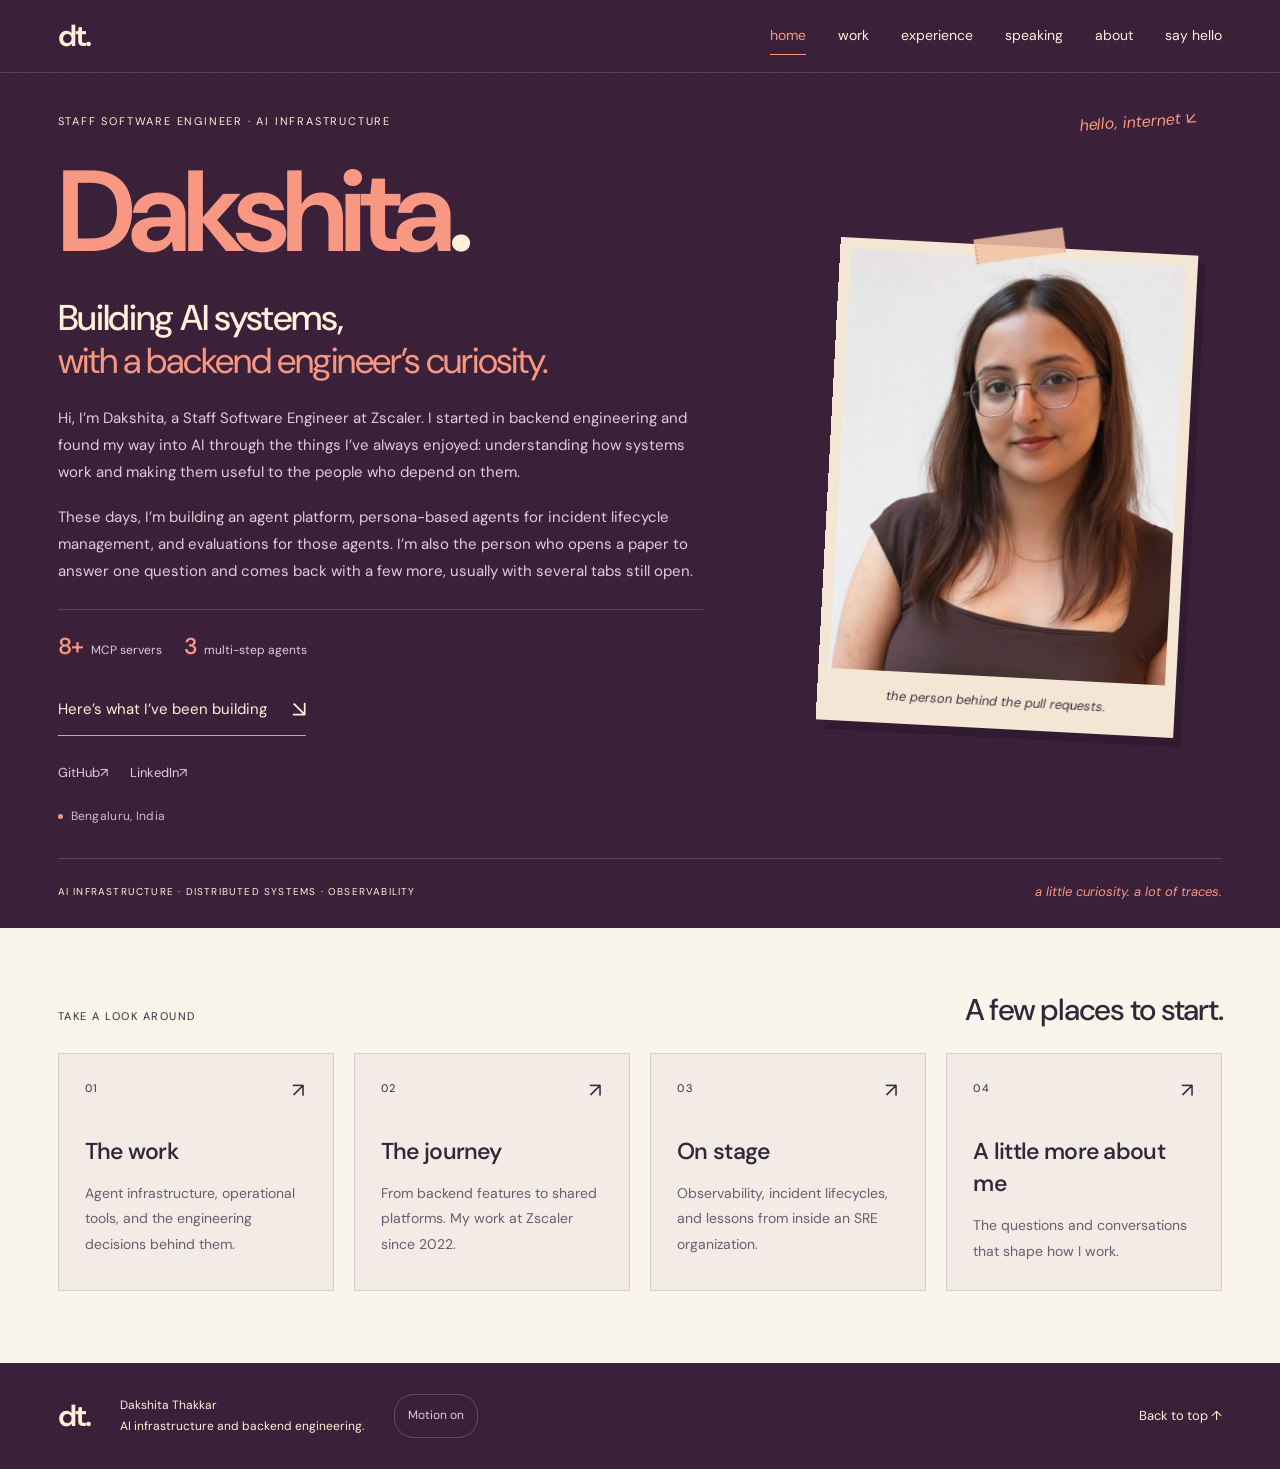
==== commit 4d44dc37: "Split portfolio into full-width pages with shared navigation" ====
--- a/index.html
+++ b/index.html
@@ -3,70 +3,32 @@
 <head>
   <meta charset="utf-8">
   <meta name="viewport" content="width=device-width, initial-scale=1">
-  <meta name="description" content="Dakshita Thakkar is a Staff Software Engineer at Zscaler building backend systems, MCP servers, and agentic AI infrastructure.">
+  <meta name="description" content="Dakshita Thakkar, Staff Software Engineer at Zscaler. AI infrastructure, backend engineering, and a healthy amount of curiosity.">
   <meta name="theme-color" content="#3b2039">
   <link rel="canonical" href="https://dakshitathakkar.github.io/">
   <meta property="og:url" content="https://dakshitathakkar.github.io/">
   <meta property="og:type" content="website">
   <meta property="og:title" content="Dakshita Thakkar | AI Infrastructure &amp; Backend Engineering">
-  <meta property="og:description" content="Backend systems, MCP servers, and agentic AI infrastructure. Staff Software Engineer at Zscaler.">
+  <meta property="og:description" content="Dakshita Thakkar, Staff Software Engineer at Zscaler. AI infrastructure, backend engineering, and a healthy amount of curiosity.">
   <title>Dakshita Thakkar | AI Infrastructure &amp; Backend Engineering</title>
   <link rel="icon" href="favicon.svg" type="image/svg+xml">
   <link rel="preconnect" href="https://fonts.googleapis.com">
   <link rel="preconnect" href="https://fonts.gstatic.com" crossorigin>
   <link href="https://fonts.googleapis.com/css2?family=DM+Sans:wght@400;450;500;550;600;650;700&display=swap" rel="stylesheet">
-  <link rel="stylesheet" href="styles.css?v=41a44a0f17">
-  <link rel="stylesheet" href="interactions.css?v=d1eef88272">
-  <script src="site.js?v=9a2e0dd517" defer></script>
+  <link rel="stylesheet" href="styles.css?v=bc477341f2">
+  <link rel="stylesheet" href="interactions.css?v=3bfc44e476">
+  <script src="site.js?v=f56ec90267" defer></script>
 </head>
-<body>
-<div id="dakshita-studio" data-motion="off" aria-label="Dakshita’s personal portfolio">
-  <div class="ds-spotlight" aria-hidden="true"></div>
-  <a class="skip-link" href="#main-content">Skip to content</a>
-  <header class="ds-nav"><a href="#ds-top" class="ds-monogram" aria-label="Back to introduction">dt.</a><nav aria-label="Main navigation"><a href="#ds-work">the work</a><a href="#ds-experience">experience</a><a href="#ds-about">about me</a><a href="#ds-contact">say hello</a></nav><span class="ds-reading-progress" aria-hidden="true"></span></header>
-  <div class="ds-cover">
+<body id="top"><div id="dakshita-studio" data-page="home" data-motion="off" aria-label="Dakshita’s personal portfolio"><div class="ds-spotlight" aria-hidden="true"></div><a class="skip-link" href="#main-content">Skip to content</a><header class="ds-nav"><a href="./" class="ds-monogram" aria-label="Dakshita Thakkar, home">dt.</a><nav aria-label="Main navigation"><a href="./" aria-current="page">home</a><a href="work.html">work</a><a href="experience.html">experience</a><a href="speaking.html">speaking</a><a href="about.html">about</a><a href="contact.html">say hello</a></nav><span class="ds-reading-progress" aria-hidden="true"></span></header>
+<main id="main-content" tabindex="-1">  <div class="ds-cover">
     <section class="ds-hero" id="ds-top" tabindex="-1" aria-label="Introduction">
       <div class="ds-preface"><span>STAFF SOFTWARE ENGINEER · AI INFRASTRUCTURE</span><span class="ds-hand ds-hello">hello, internet ↙</span></div>
-      <h1>Dakshita<span class="ds-name-dot">.</span></h1>
       <div class="ds-hero-grid">
-        <div class="ds-intro"><p class="ds-lead">Building AI systems, <br> <em>with a backend engineer’s curiosity.</em></p><p class="ds-body">Hi, I’m Dakshita, a Staff Software Engineer at Zscaler. I started in backend engineering and found my way into AI through the things I’ve always enjoyed: understanding how systems work and making them useful to the people who depend on them.</p><p class="ds-body">These days, I’m building an agent platform, persona-based agents for incident lifecycle management, and evaluations for those agents. I’m also the person who opens a paper to answer one question and comes back with a few more, usually with several tabs still open.</p><div class="ds-hero-proof" aria-label="Agent engineering work"><span><strong>8+</strong> MCP servers</span><span><strong>3</strong> multi-step agents</span></div><a href="#ds-work" class="ds-work-link">Here’s what I’ve been building <span aria-hidden="true">↘</span></a><div class="ds-hero-social"><a href="https://github.com/dakshitathakkar" target="_blank" rel="noopener noreferrer">GitHub <span class="ds-external-arrow" aria-hidden="true">↗</span></a><a href="https://www.linkedin.com/in/dakshita-thakkar/" target="_blank" rel="noopener noreferrer">LinkedIn <span class="ds-external-arrow" aria-hidden="true">↗</span></a></div><div class="ds-location"><span class="ds-location-dot"></span>Bengaluru, India</div></div>
+        <div class="ds-intro"><h1>Dakshita<span class="ds-name-dot">.</span></h1><p class="ds-lead">Building AI systems, <br> <em>with a backend engineer’s curiosity.</em></p><p class="ds-body">Hi, I’m Dakshita, a Staff Software Engineer at Zscaler. I started in backend engineering and found my way into AI through the things I’ve always enjoyed: understanding how systems work and making them useful to the people who depend on them.</p><p class="ds-body">These days, I’m building an agent platform, persona-based agents for incident lifecycle management, and evaluations for those agents. I’m also the person who opens a paper to answer one question and comes back with a few more, usually with several tabs still open.</p><div class="ds-hero-proof" aria-label="Agent engineering work"><span><strong>8+</strong> MCP servers</span><span><strong>3</strong> multi-step agents</span></div><a href="work.html" class="ds-work-link">Here’s what I’ve been building <span aria-hidden="true">↘</span></a><div class="ds-hero-social"><a href="https://github.com/dakshitathakkar" target="_blank" rel="noopener noreferrer">GitHub <span class="ds-external-arrow" aria-hidden="true">↗</span></a><a href="https://www.linkedin.com/in/dakshita-thakkar/" target="_blank" rel="noopener noreferrer">LinkedIn <span class="ds-external-arrow" aria-hidden="true">↗</span></a></div><div class="ds-location"><span class="ds-location-dot"></span>Bengaluru, India</div></div>
         <figure class="ds-photo"><div class="ds-tape" aria-hidden="true"></div><div class="ds-photo-space"><img class="ds-portrait" src="images/dakshita-portrait.jpg" width="621" height="1023" alt="Portrait of Dakshita Thakkar" fetchpriority="high" decoding="async"></div><figcaption class="ds-hand">the person behind the pull requests.</figcaption></figure>
       </div>
       <div class="ds-cover-foot"><span>AI INFRASTRUCTURE · DISTRIBUTED SYSTEMS · OBSERVABILITY</span><span class="ds-hand ds-footnote">a little curiosity. a lot of traces.</span></div>
     </section>
-  </div>
-  <main id="main-content" tabindex="-1">
-    <section class="ds-work-section ds-section" id="ds-work" aria-labelledby="work-title">
-      <div class="ds-section-heading"><span class="ds-kicker">01 / SELECTED WORK</span><h2 id="work-title">Selected <br> <em>engineering work.</em></h2><p>The systems I’ve worked on at Zscaler, and the details that mattered.</p><span class="ds-margin-note ds-hand">the architecture and the implementation ↗</span></div>
-      <div class="ds-projects">
-        <div class="ds-work-intro"><p>Here’s a selection of my work, from agent infrastructure to the backend services it builds on. The short version is below; each case study has the engineering details.</p></div>
-        <article class="ds-project"><div class="ds-project-meta"><span>ZSCALER / STAFF ROLE · IN PROGRESS</span><span>01</span></div><h3>A shared platform for incident lifecycle agents</h3>
-          <p class="ds-project-summary">I’m bringing the platform, persona-based agents, and evaluations together for incident lifecycle management.</p><p class="ds-project-impact"><span class="ds-impact-label">In progress</span>Shared execution and agent evaluations under development.</p><div class="ds-tags"><span>LangGraph</span><span>Agent infrastructure</span><span>Evaluations</span><span>Incident lifecycle</span></div><details class="ds-case-disclosure"><summary><b class="ds-case-open">Read case study</b><b class="ds-case-close">Close case study</b><span aria-hidden="true">＋</span></summary><div class="ds-outline"><div class="ds-case-study"><h4>The problem</h4><p>Building agents for incident lifecycle management means thinking about more than each agent’s task. They need tools, context, and a runtime, and we need a way to assess how well they carry out their responsibilities. I’m working on those pieces together in my Staff role.</p><h4>My approach</h4><p>I’m developing a shared platform in LangGraph alongside the persona-based agents and their evaluations. The platform covers tool integration, context and memory, execution, observability, and guardrails. The aim is to give teams a common foundation while leaving room for the logic each agent needs.</p><h4>The impact so far</h4><p>The platform, agents, and evaluations are <strong>in progress</strong>. The work is focused on making execution easier to inspect and agent performance easier to assess across the incident lifecycle.</p><h4>Reliability work</h4><p>I’m also working on confidence quantification for agent trajectories. That sits alongside observability and evaluations as part of understanding how an agent reached a result and how much confidence to place in it.</p></div></div></details></article>
-        <article class="ds-project"><div class="ds-project-meta"><span>ZSCALER / MCP &amp; ON-CALL AGENTS</span><span>02</span></div><h3>Giving on-call agents the tools to act</h3>
-          <p class="ds-project-summary">I connected agents to the tools they needed and built multi-step workflows for our on-call teams.</p><p class="ds-project-impact"><span class="ds-impact-label">Delivered</span><strong>8+ MCP servers</strong> · <strong>3 multi-step agents</strong></p><div class="ds-tags"><span>Python</span><span>MCP</span><span>LangChain</span><span>LangSmith</span></div><details class="ds-case-disclosure"><summary><b class="ds-case-open">Read case study</b><b class="ds-case-close">Close case study</b><span aria-hidden="true">＋</span></summary><div class="ds-outline"><div class="ds-case-study"><h4>The problem</h4><p>Our on-call agents needed access to operational tools and a way to use them across multiple steps. We also needed to follow their execution, so the result came with a view of what the agent had done.</p><h4>My approach</h4><p>I led the design and development of Python MCP servers, combining custom implementations with open-source integrations. I built the agents in Python and LangChain, working through model selection, temperature tuning, and tool orchestration. LangSmith and Weights &amp; Biases gave me visibility into their execution.</p><h4>The impact</h4><p>I delivered <strong>8+ MCP servers</strong> and <strong>three multi-step agents</strong> for on-call workflows. Together, they connected the AI Operations team’s agents to operational tools and supported work that needed several steps to complete.</p></div></div></details></article>
-        <article class="ds-project"><div class="ds-project-meta"><span>ZSCALER / EVENT-DRIVEN SYSTEMS</span><span>03</span></div><h3>Processing 150,000 events a day</h3>
-          <p class="ds-project-summary">I built a Kafka-based engine to help our operational workflows handle more work each day.</p><p class="ds-project-impact"><span class="ds-impact-label">Impact</span><strong>150K events/day</strong> · <strong>80% higher throughput</strong></p><div class="ds-tags"><span>Kafka</span><span>Event-driven architecture</span><span>Backend systems</span></div><details class="ds-case-disclosure"><summary><b class="ds-case-open">Read case study</b><b class="ds-case-close">Close case study</b><span aria-hidden="true">＋</span></summary><div class="ds-outline"><div class="ds-case-study"><h4>The problem</h4><p>Our operational workflows needed to process a high volume of daily events. The practical question was how much work the engine could handle, so throughput was the measure that mattered for this project.</p><h4>My approach</h4><p>I implemented the workflow engine using Kafka and an event-driven architecture, building the backend that processes those operational events.</p><h4>The impact</h4><p>The engine handles <strong>150,000 events per day</strong>, with an <strong>80% improvement in throughput</strong>. That gave the workflows more processing capacity for their daily workload.</p><h4>Related work: enterprise access control</h4><p>Another part of my backend work was an authentication and authorization layer in Java and Spring Boot. I designed and implemented support for <strong>8,000+ SSO users</strong> and <strong>50+ services</strong>, including complex roles and permission hierarchies.</p></div></div></details></article>
-        <article class="ds-project"><div class="ds-project-meta"><span>ZSCALER / BACKEND PERFORMANCE</span><span>04</span></div><h3>From a minute to under three seconds</h3>
-          <p class="ds-project-summary">I worked on the queries and pagination behind aggregation APIs that were keeping people waiting.</p><p class="ds-project-impact"><span class="ds-impact-label">Impact</span>Response time: <strong>~1 minute → under 3 seconds</strong></p><div class="ds-tags"><span>Java</span><span>Spring</span><span>PostgreSQL</span><span>Hibernate/JPA</span></div><details class="ds-case-disclosure"><summary><b class="ds-case-open">Read case study</b><b class="ds-case-close">Close case study</b><span aria-hidden="true">＋</span></summary><div class="ds-outline"><div class="ds-case-study"><h4>The problem</h4><p>A minute is a long wait for an API response. Some of our aggregation-heavy endpoints were taking roughly that long, in platforms used for customer-facing data aggregation and self-service configuration.</p><h4>My approach</h4><p>I worked on the SQL queries and pagination strategies behind the slower endpoints. These were part of the microservice-based modules I developed with Java, Spring, Hibernate/JPA, and PostgreSQL, in a backend handling more than 500 concurrent processes.</p><h4>The impact</h4><p>The query and pagination improvements brought response times down from <strong>approximately one minute to under three seconds</strong>, making those aggregation endpoints much quicker to use.</p><h4>Related work: self-service configuration</h4><p>I also built REST and GraphQL APIs for user management and role-based access control. They let enterprise users manage their own configuration, reducing manual administrative effort by <strong>90%</strong>.</p></div></div></details></article>
-      </div>
-    </section>
-    <section class="ds-section ds-experience-section" id="ds-experience" aria-labelledby="experience-title">
-      <div class="ds-section-heading"><span class="ds-kicker">02 / EXPERIENCE</span><h2 id="experience-title">Engineering <br> <em>experience.</em></h2><p>Zscaler · 2022 to present</p></div>
-      <div class="ds-timeline"><p class="ds-career-intro">I joined Zscaler as an intern in 2022. Since then, my work has grown from individual backend features to services, agent integrations, and shared infrastructure. I moved into my Staff role in October 2026.</p>
-        <article class="ds-role"><time>OCT 2026 TO PRESENT</time><h3>Staff Software Engineer</h3><p class="ds-company">Zscaler</p><p>My current work brings together the shared agent platform, persona-based agents for incident lifecycle management, and their evaluations. I’m working across execution, context, tools, and reliability, with attention to how those pieces fit together.</p></article>
-        <article class="ds-role"><time>OCT 2025 TO SEP 2026</time><h3>Senior Software Engineer</h3><p class="ds-company">Zscaler</p><p>This is where agent development became a larger part of my work. I led MCP server development and built three multi-step agents for on-call operations, alongside backend work on event-driven workflows and enterprise access control.</p></article>
-        <article class="ds-role"><time>AUG 2023 TO OCT 2025</time><h3>Software Engineer</h3><p class="ds-company">Zscaler</p><p>I worked on the services behind data aggregation and self-service configuration. That meant getting into SQL and pagination when APIs were slow, and building REST and GraphQL interfaces so users could manage their own configuration and access.</p></article>
-        <article class="ds-role"><time>JUN 2022 TO AUG 2023</time><h3>Software Engineering Intern</h3><p class="ds-company">Zscaler</p><p>I started with Java and Spring Boot, contributing to five or more backend feature requirements for asynchronous build upgrades. I also implemented Slack webhooks for deployment communication across 21 customer workflows in three production applications.</p></article>
-        <div class="ds-recognition"><span class="ds-kicker">RECOGNITION</span><p>My work has been recognized with <strong>two consecutive Zscaler Bravo Awards</strong>.</p></div>
-        <details class="ds-toolkit"><summary>Tools and technologies I work with <span aria-hidden="true">＋</span></summary><div class="ds-outline"><p><b>AI &amp; agents.</b> Python, MCP, LangChain, LangGraph, LangSmith, Langfuse, IBM ContextForge, Weights &amp; Biases, multi-step agent orchestration, and agent skills development.</p><p><b>Backend &amp; data.</b> Java, Spring Boot, Spring AI, Spring Security, Hibernate/JPA, Kafka, concurrency, REST, GraphQL, PostgreSQL, MySQL, NoSQL, and PL/SQL.</p><p><b>Delivery &amp; tooling.</b> Docker, Kubernetes, GCP, CI/CD, OAuth 2.0, Okta SSO/S2S, JUnit, Mockito, Maven, Git, GitLab/Bitbucket, and Jira.</p><p><b>Frontend.</b> React, JavaScript, HTML, and CSS.</p></div></details>
-      </div>
-    </section>
-    <section id="ds-talk" class="ds-notes-section" aria-labelledby="talk-title"><div class="ds-notes-top"><span class="ds-kicker">03 / TECHNICAL SPEAKING</span><span class="ds-hand">FOSSASIA Summit · Bangkok</span></div><div class="ds-talk-event">SPEAKER · FOSSASIA SUMMIT 2026 · BANGKOK</div><h2 id="talk-title">Observability for <br> <em>Backend Developers</em></h2><div class="ds-notes-bottom"><p>Lessons from Inside an SRE Organization</p><span class="ds-note-label">FOSSASIA SUMMIT 2026</span></div><div class="ds-speaking-layout"><figure class="ds-stage-photo"><a class="ds-talk-video" href="https://www.youtube.com/watch?v=8utUBMMz0rw" target="_blank" rel="noopener noreferrer" aria-label="Watch Observability for Backend Developers on YouTube (opens in a new tab)"><img src="images/fossasia-stage-1800.jpg" srcset="images/fossasia-stage-900.jpg 900w, images/fossasia-stage-1800.jpg 1800w" sizes="(max-width: 600px) calc(100vw - 48px), (max-width: 800px) calc(100vw - 80px), 600px" width="1800" height="1350" alt="Dakshita presenting Observability for Backend Developers on stage at FOSSASIA Summit 2026 in Bangkok" loading="lazy" decoding="async"><span class="ds-watch-bar"><span><span class="ds-play-icon" aria-hidden="true">▶</span> Watch on YouTube</span><span aria-hidden="true">16:14 ↗</span></span></a><figcaption>On stage at FOSSASIA Summit 2026, Bangkok.</figcaption></figure><div class="ds-speaking-copy"><p>At FOSSASIA Summit 2026 in Bangkok, I shared lessons from working inside an SRE organization. The talk looked at how backend developers can make observability part of everyday engineering, from logs, metrics, and traces to the incident lifecycle.</p><p>I covered SLIs, SLOs, error budgets, alert fatigue, and open-source tools teams can start using. It was a chance to bring practical lessons to a room of engineers who care about the same questions, and to learn from the conversations around the talk.</p></div></div></section>
-    <section class="ds-about-section ds-section" id="ds-about" aria-labelledby="about-title"><div class="ds-section-heading"><span class="ds-kicker">04 / ABOUT</span><h2 id="about-title">A little more <br> <em>about me.</em></h2></div><div class="ds-about-copy"><p>I care about what it feels like to work with a system. Can the next engineer follow the code? Does a trace help someone understand a failure? Will an abstraction still make sense when the original author isn’t around to explain it? Those questions influence the choices I make.</p><p>I enjoy moving between the implementation and the bigger picture. Sometimes the useful work is in a query; sometimes it’s in deciding where a responsibility belongs. I like being close enough to the details to see the difference.</p><p>Outside the code, I value conversations where people share the reasoning behind a design, including the constraints and compromises. Attending the MCP Developers Summit and KubeCon India brought me into more of those conversations. They’re a big part of what I enjoy about Bengaluru’s developer community.</p><div class="ds-education"><span class="ds-kicker">EDUCATION</span><h3>B.Tech, Computer Science</h3><p>GLA University · 2019–2023 <br> GPA: 8.73 / 10</p></div></div></section>
-    <section class="ds-contact-section" id="ds-contact" aria-labelledby="contact-title"><div><span class="ds-kicker">05 / LET’S CONNECT</span><h2 id="contact-title">Let’s compare <br> <em>notes.</em></h2><p>Working on agents, backend systems, or an engineering problem you’d like to talk through? I’d be happy to hear from you.</p><p>I’m based in Bengaluru and also welcome conversations about technical talks and community events.</p></div><div class="ds-contact-links"><a class="ds-email" href="mailto:dakshitathakkar14@gmail.com">dakshitathakkar14@gmail.com <span class="ds-external-arrow" aria-hidden="true">↗</span></a><div><a href="https://github.com/dakshitathakkar" target="_blank" rel="noopener noreferrer">GitHub <span class="ds-external-arrow" aria-hidden="true">↗</span></a><a href="https://www.linkedin.com/in/dakshita-thakkar/" target="_blank" rel="noopener noreferrer">LinkedIn <span class="ds-external-arrow" aria-hidden="true">↗</span></a></div></div></section>
-  </main>
-  <footer class="ds-footer"><span class="ds-monogram">dt.</span><span>Dakshita Thakkar <br> AI infrastructure and backend engineering.</span><button class="ds-motion-toggle" type="button" aria-pressed="false" hidden>Motion off</button><a class="ds-back-top" href="#ds-top">Back to top ↑</a></footer>
-</div>
-
-</body>
-</html>
+  </div><section class="ds-explore" aria-labelledby="explore-title"><div class="ds-explore-heading"><span class="ds-kicker">TAKE A LOOK AROUND</span><h2 id="explore-title">A few places to start.</h2></div><div class="ds-page-cards"><a class="ds-page-card" href="work.html"><span class="ds-kicker">01 <span aria-hidden="true">↗</span></span><h3>The work</h3><p>Agent infrastructure, operational tools, and the engineering decisions behind them.</p></a><a class="ds-page-card" href="experience.html"><span class="ds-kicker">02 <span aria-hidden="true">↗</span></span><h3>The journey</h3><p>From backend features to shared platforms. My work at Zscaler since 2022.</p></a><a class="ds-page-card" href="speaking.html"><span class="ds-kicker">03 <span aria-hidden="true">↗</span></span><h3>On stage</h3><p>Observability, incident lifecycles, and lessons from inside an SRE organization.</p></a><a class="ds-page-card" href="about.html"><span class="ds-kicker">04 <span aria-hidden="true">↗</span></span><h3>A little more about me</h3><p>The questions and conversations that shape how I work.</p></a></div></section></main>
+  <footer class="ds-footer"><span class="ds-monogram">dt.</span><span>Dakshita Thakkar <br> AI infrastructure and backend engineering.</span><button class="ds-motion-toggle" type="button" aria-pressed="false" hidden>Motion off</button><a class="ds-back-top" href="#top">Back to top ↑</a></footer>
+</div></body></html>
--- a/styles.css
+++ b/styles.css
@@ -78,7 +78,7 @@
 @media(prefers-reduced-motion:no-preference){#dakshita-studio a{transition:color .15s}#dakshita-studio .ds-photo{transition:transform .25s}#dakshita-studio .ds-photo:hover{transform:rotate(1deg)}}
 
 /* Production typography and page scale. */
-#dakshita-studio{max-width:1180px;margin:0 auto;font-size:16px}
+#dakshita-studio{max-width:none;margin:0;font-size:16px}
 #dakshita-studio .ds-nav{padding:26px 64px}
 #dakshita-studio .ds-monogram{font-style:normal;font-weight:650;letter-spacing:-2px}
 #dakshita-studio nav{gap:32px}
@@ -133,7 +133,7 @@
 #dakshita-studio .ds-back-top{margin-left:auto;text-decoration:none;padding:12px 0;font-size:13px}
 #dakshita-studio .skip-link{position:absolute;top:10px;left:10px;transform:translateY(-200%);z-index:10;padding:10px 16px;background:#fff0d9;color:#3b2039}
 #dakshita-studio .skip-link:focus{transform:translateY(0)}
-@media(min-width:1250px){#dakshita-studio{box-shadow:0 0 0 1px light-dark(#ddd2d8,#3b303d)}}
+
 @media(max-width:900px) and (min-width:601px){#dakshita-studio .ds-nav,#dakshita-studio .ds-hero,#dakshita-studio .ds-notes-section,#dakshita-studio .ds-footer{padding-left:40px;padding-right:40px}#dakshita-studio .ds-section{padding:55px 40px;grid-template-columns:195px minmax(0,1fr);gap:35px}#dakshita-studio .ds-hero-grid{gap:35px}#dakshita-studio .ds-lead{font-size:30px}#dakshita-studio .ds-photo-space{height:245px}#dakshita-studio .ds-body{font-size:14px}#dakshita-studio h2{font-size:30px}#dakshita-studio .ds-footnote{max-width:210px}}
 @media(max-width:600px){#dakshita-studio .ds-nav{padding:18px 24px;align-items:center;gap:15px}#dakshita-studio nav{gap:13px}#dakshita-studio nav a{font-size:11px}#dakshita-studio .ds-hero{padding:28px 24px}#dakshita-studio .ds-preface>span:first-child{font-size:9px;max-width:160px}#dakshita-studio .ds-hello{font-size:13px;max-width:100px}#dakshita-studio h1{font-size:clamp(58px,14.8vw,90px);letter-spacing:-4px;margin:22px 0 25px}#dakshita-studio .ds-hero-grid{grid-template-columns:1fr;gap:28px}#dakshita-studio .ds-lead{font-size:31px}#dakshita-studio .ds-body{font-size:15px}#dakshita-studio .ds-photo{max-width:280px;width:90%;margin:15px 0 0}#dakshita-studio .ds-photo-space{height:255px}#dakshita-studio .ds-cover-foot{gap:14px;margin-top:36px}#dakshita-studio .ds-cover-foot>span:first-child{font-size:9px}#dakshita-studio .ds-footnote{font-size:13px}#dakshita-studio .ds-section{padding:40px 24px;grid-template-columns:1fr;gap:20px}#dakshita-studio h2{font-size:30px}#dakshita-studio h3{font-size:22px}#dakshita-studio .ds-kicker{font-size:10px}#dakshita-studio .ds-notes-section{padding:30px 24px}#dakshita-studio .ds-notes-top .ds-hand{font-size:12px}#dakshita-studio .ds-notes-section h2{font-size:33px;letter-spacing:-1.1px}#dakshita-studio .ds-notes-bottom p{font-size:14px}#dakshita-studio .ds-note-label{font-size:10px;max-width:none}#dakshita-studio .ds-about-copy p{font-size:15px}#dakshita-studio .ds-footer{padding:24px;gap:18px;flex-wrap:wrap}#dakshita-studio .ds-footer>span:nth-child(2){font-size:11px}#dakshita-studio .ds-back-top{margin-left:0;flex-basis:100%}}
 @media(prefers-reduced-motion:no-preference){html{scroll-behavior:smooth}}
@@ -226,3 +226,65 @@
 #dakshita-studio .ds-speaking-layout .ds-speaking-copy{margin:0;padding:0;border:0;max-width:none}
 @media(max-width:800px){#dakshita-studio .ds-speaking-layout{grid-template-columns:1fr;gap:24px}}
 @media(max-width:600px){#dakshita-studio .ds-watch-bar{padding:13px 12px;font-size:12px}#dakshita-studio .ds-watch-bar>span:last-child{font-size:11px}}
+
+/* Separate pages, with edge-to-edge backgrounds and fluid content layouts. */
+#dakshita-studio{--ds-gutter:clamp(24px,4.5vw,100px);min-height:100svh;display:flex;flex-direction:column}
+#dakshita-studio main{flex:1;min-width:0}
+#dakshita-studio :is(.ds-nav,.ds-hero,.ds-section,.ds-notes-section,.ds-contact-section,.ds-footer,.ds-explore,.ds-next-page){padding-left:var(--ds-gutter);padding-right:var(--ds-gutter)}
+#dakshita-studio .ds-nav nav{gap:clamp(18px,2.5vw,44px)}
+#dakshita-studio .ds-hero{min-height:calc(100svh - 73px);display:flex;flex-direction:column;padding-top:36px;padding-bottom:26px}
+#dakshita-studio .ds-hero-grid{flex:1;grid-template-columns:minmax(0,1.2fr) minmax(0,.8fr);align-items:center;gap:clamp(40px,7vw,130px);padding-top:16px}
+#dakshita-studio .ds-intro{max-width:760px}
+#dakshita-studio .ds-intro h1{font-size:clamp(90px,9vw,168px);margin:0 0 20px;letter-spacing:-.065em}
+#dakshita-studio .ds-lead{font-size:clamp(30px,2.8vw,48px);max-width:25ch}
+#dakshita-studio .ds-body{max-width:65ch;font-size:clamp(15px,1.05vw,18px);line-height:1.8}
+#dakshita-studio .ds-photo{max-width:clamp(320px,28vw,480px);width:90%;margin:20px 0;align-self:center}
+#dakshita-studio .ds-cover-foot{margin-top:32px}
+#dakshita-studio .ds-explore{padding-top:64px;padding-bottom:72px}
+#dakshita-studio .ds-explore-heading{display:flex;align-items:baseline;justify-content:space-between;gap:20px;margin-bottom:25px}
+#dakshita-studio .ds-explore-heading h2{margin:0;font-size:30px}
+#dakshita-studio .ds-page-cards{display:grid;grid-template-columns:repeat(4,minmax(0,1fr));gap:20px}
+#dakshita-studio .ds-page-card{display:block;text-decoration:none;border:1px solid var(--ds-rule);padding:26px;min-width:0;background:light-dark(#f3ebe5,#2d2730);transition:transform .2s,border-color .2s}
+#dakshita-studio .ds-page-card .ds-kicker{display:flex;justify-content:space-between}
+#dakshita-studio .ds-page-card .ds-kicker span{font-size:20px;line-height:1}
+#dakshita-studio .ds-page-card h3{margin-top:35px}
+#dakshita-studio .ds-page-card p{font-size:14px;line-height:1.8;color:var(--ds-muted);margin-bottom:0;max-width:36ch}
+#dakshita-studio .ds-page-card:hover{transform:translateY(-4px);border-color:light-dark(#9b4b60,#ee9ca7)}
+#dakshita-studio .ds-page-title{font-size:clamp(44px,5vw,82px);line-height:1.1;font-weight:500;letter-spacing:-.045em;color:var(--ds-ink);margin:20px 0 24px}
+#dakshita-studio .ds-page-title em{color:light-dark(#9b4b60,#ee9ca7)}
+#dakshita-studio .ds-section{grid-template-columns:minmax(240px,.85fr) minmax(0,1.65fr);gap:clamp(40px,7vw,140px);padding-top:64px;padding-bottom:72px}
+#dakshita-studio .ds-section-heading>p{max-width:34ch}
+#dakshita-studio .ds-work-section{display:block}
+#dakshita-studio .ds-work-section .ds-section-heading{position:static;display:grid;grid-template-columns:1fr 1fr;column-gap:40px;align-items:end;margin-bottom:40px}
+#dakshita-studio .ds-work-section .ds-section-heading .ds-kicker{grid-column:1/-1}
+#dakshita-studio .ds-work-section .ds-page-title{grid-row:2/4;margin-bottom:0}
+#dakshita-studio .ds-work-section .ds-section-heading>p{font-size:17px;max-width:45ch;margin-bottom:0}
+#dakshita-studio .ds-work-section .ds-margin-note{margin-top:12px}
+#dakshita-studio .ds-projects{display:grid;grid-template-columns:repeat(2,minmax(0,1fr));gap:28px;align-items:start}
+#dakshita-studio .ds-work-intro{grid-column:1/-1;margin:0;padding:0 0 12px;border:0}
+#dakshita-studio .ds-work-intro p{max-width:90ch}
+#dakshita-studio .ds-project{padding:30px;border:1px solid var(--ds-rule);border-radius:8px;background:light-dark(#f5eee7,#2b252e)}
+#dakshita-studio .ds-project+.ds-project{margin:0;padding:30px}
+#dakshita-studio .ds-project::before{inset:0}
+#dakshita-studio .ds-project h3{font-size:clamp(23px,2vw,32px);max-width:30ch;line-height:1.25}
+#dakshita-studio .ds-timeline{max-width:900px}
+#dakshita-studio .ds-role{padding-bottom:40px;padding-left:30px}
+#dakshita-studio .ds-role h3{font-size:25px}
+#dakshita-studio .ds-role p{font-size:16px;max-width:68ch}
+#dakshita-studio .ds-career-intro{font-size:17px}
+#dakshita-studio .ds-notes-section{padding-top:52px;padding-bottom:64px;min-height:calc(100svh - 73px)}
+#dakshita-studio .ds-notes-section .ds-page-title{max-width:24ch}
+#dakshita-studio .ds-speaking-layout{grid-template-columns:minmax(0,1.4fr) minmax(0,1fr);gap:clamp(28px,5vw,100px)}
+#dakshita-studio .ds-speaking-copy p{font-size:clamp(16px,1.2vw,20px);max-width:55ch}
+#dakshita-studio .ds-about-section{min-height:calc(100svh - 220px)}
+#dakshita-studio .ds-about-copy>p{font-size:clamp(17px,1.25vw,21px);line-height:1.85;max-width:62ch}
+#dakshita-studio .ds-contact-section{min-height:calc(100svh - 220px);grid-template-columns:minmax(0,1fr) minmax(0,1fr);gap:8vw;padding-top:70px;padding-bottom:80px}
+#dakshita-studio .ds-contact-section p{font-size:17px;max-width:48ch}
+#dakshita-studio .ds-email{font-size:clamp(17px,2vw,32px);padding:22px 0}
+#dakshita-studio .ds-next-page{border-top:1px solid var(--ds-rule);display:flex;align-items:center;justify-content:space-between;gap:24px;padding-top:26px;padding-bottom:26px}
+#dakshita-studio .ds-next-page a{font-size:24px;text-decoration:none;display:flex;gap:36px;align-items:center}
+#dakshita-studio .ds-next-page a:hover{color:light-dark(#9b4b60,#ee9ca7)}
+@media(min-width:1800px){#dakshita-studio .ds-hero-grid{grid-template-columns:1fr 1fr}#dakshita-studio .ds-photo{max-width:520px}#dakshita-studio .ds-project{padding:40px}#dakshita-studio .ds-project+.ds-project{padding:40px}}
+@media(max-width:1000px){#dakshita-studio .ds-page-cards{grid-template-columns:repeat(2,minmax(0,1fr))}#dakshita-studio .ds-section{gap:35px;grid-template-columns:minmax(200px,.8fr) minmax(0,1.2fr)}#dakshita-studio .ds-hero-grid{gap:35px}#dakshita-studio .ds-nav nav{gap:18px}}
+@media(max-width:800px){#dakshita-studio .ds-hero-grid,#dakshita-studio .ds-section,#dakshita-studio .ds-speaking-layout,#dakshita-studio .ds-contact-section{grid-template-columns:1fr}#dakshita-studio .ds-section-heading{position:static}#dakshita-studio .ds-photo{max-width:340px}#dakshita-studio .ds-hero-grid{gap:30px}#dakshita-studio .ds-hero{min-height:0}#dakshita-studio .ds-intro{max-width:none}#dakshita-studio .ds-body{max-width:65ch}#dakshita-studio .ds-projects{grid-template-columns:1fr}#dakshita-studio .ds-work-section .ds-section-heading{display:block}#dakshita-studio .ds-work-section .ds-section-heading>p{display:block}#dakshita-studio .ds-about-section,#dakshita-studio .ds-contact-section{min-height:0}#dakshita-studio .ds-contact-section{gap:30px}#dakshita-studio .ds-nav nav a{font-size:12px}#dakshita-studio .ds-explore-heading{display:block}#dakshita-studio .ds-explore-heading h2{margin-top:12px}}
+@media(max-width:600px){#dakshita-studio .ds-nav{align-items:center;gap:20px}#dakshita-studio .ds-nav nav{display:grid;grid-template-columns:repeat(3,auto);column-gap:18px;row-gap:0}#dakshita-studio .ds-nav nav a{min-height:36px;font-size:11px}#dakshita-studio .ds-nav .ds-monogram{padding:0}#dakshita-studio .ds-intro h1{font-size:clamp(62px,16vw,92px);margin:12px 0 24px}#dakshita-studio .ds-lead{font-size:30px}#dakshita-studio .ds-page-title{font-size:44px}#dakshita-studio .ds-section,#dakshita-studio .ds-notes-section,#dakshita-studio .ds-contact-section{padding-top:36px;padding-bottom:44px}#dakshita-studio .ds-page-cards{grid-template-columns:1fr}#dakshita-studio .ds-page-card h3{margin-top:22px}#dakshita-studio .ds-project,#dakshita-studio .ds-project+.ds-project{padding:22px}#dakshita-studio .ds-project-meta{font-size:9px;letter-spacing:.6px}#dakshita-studio .ds-explore{padding-top:40px;padding-bottom:44px}#dakshita-studio .ds-photo{width:85%;max-width:320px}#dakshita-studio .ds-next-page{flex-wrap:wrap}#dakshita-studio .ds-next-page a{font-size:22px}#dakshita-studio .ds-role p{font-size:15px}}
--- a/interactions.css
+++ b/interactions.css
@@ -5,8 +5,8 @@
 #dakshita-studio .ds-reading-progress{position:absolute;left:0;bottom:-1px;width:100%;height:2px;background:var(--ds-coral);transform:scaleX(0);transform-origin:left;pointer-events:none}
 #dakshita-studio .ds-nav nav a{position:relative;border:0;gap:7px}
 #dakshita-studio .ds-nav nav a::after{content:'';position:absolute;bottom:3px;left:0;right:0;height:1px;background:var(--ds-coral);transform:scaleX(0);transform-origin:left}
-#dakshita-studio .ds-nav nav a:is(:hover,:focus-visible,[aria-current="location"]){color:var(--ds-coral);border:0}
-#dakshita-studio .ds-nav nav a:is(:hover,:focus-visible,[aria-current="location"])::after{transform:scaleX(1)}
+#dakshita-studio .ds-nav nav a:is(:hover,:focus-visible,[aria-current="page"]){color:var(--ds-coral);border:0}
+#dakshita-studio .ds-nav nav a:is(:hover,:focus-visible,[aria-current="page"])::after{transform:scaleX(1)}
 #dakshita-studio .skip-link{position:fixed;z-index:50}
 #dakshita-studio .ds-spotlight{display:none;position:fixed;inset:0;z-index:20;pointer-events:none;opacity:0;background:radial-gradient(500px circle at var(--pointer-x,50%) var(--pointer-y,20%),light-dark(#af507212,#ffa88412),transparent 75%)}
 #dakshita-studio .ds-project{position:relative;isolation:isolate}
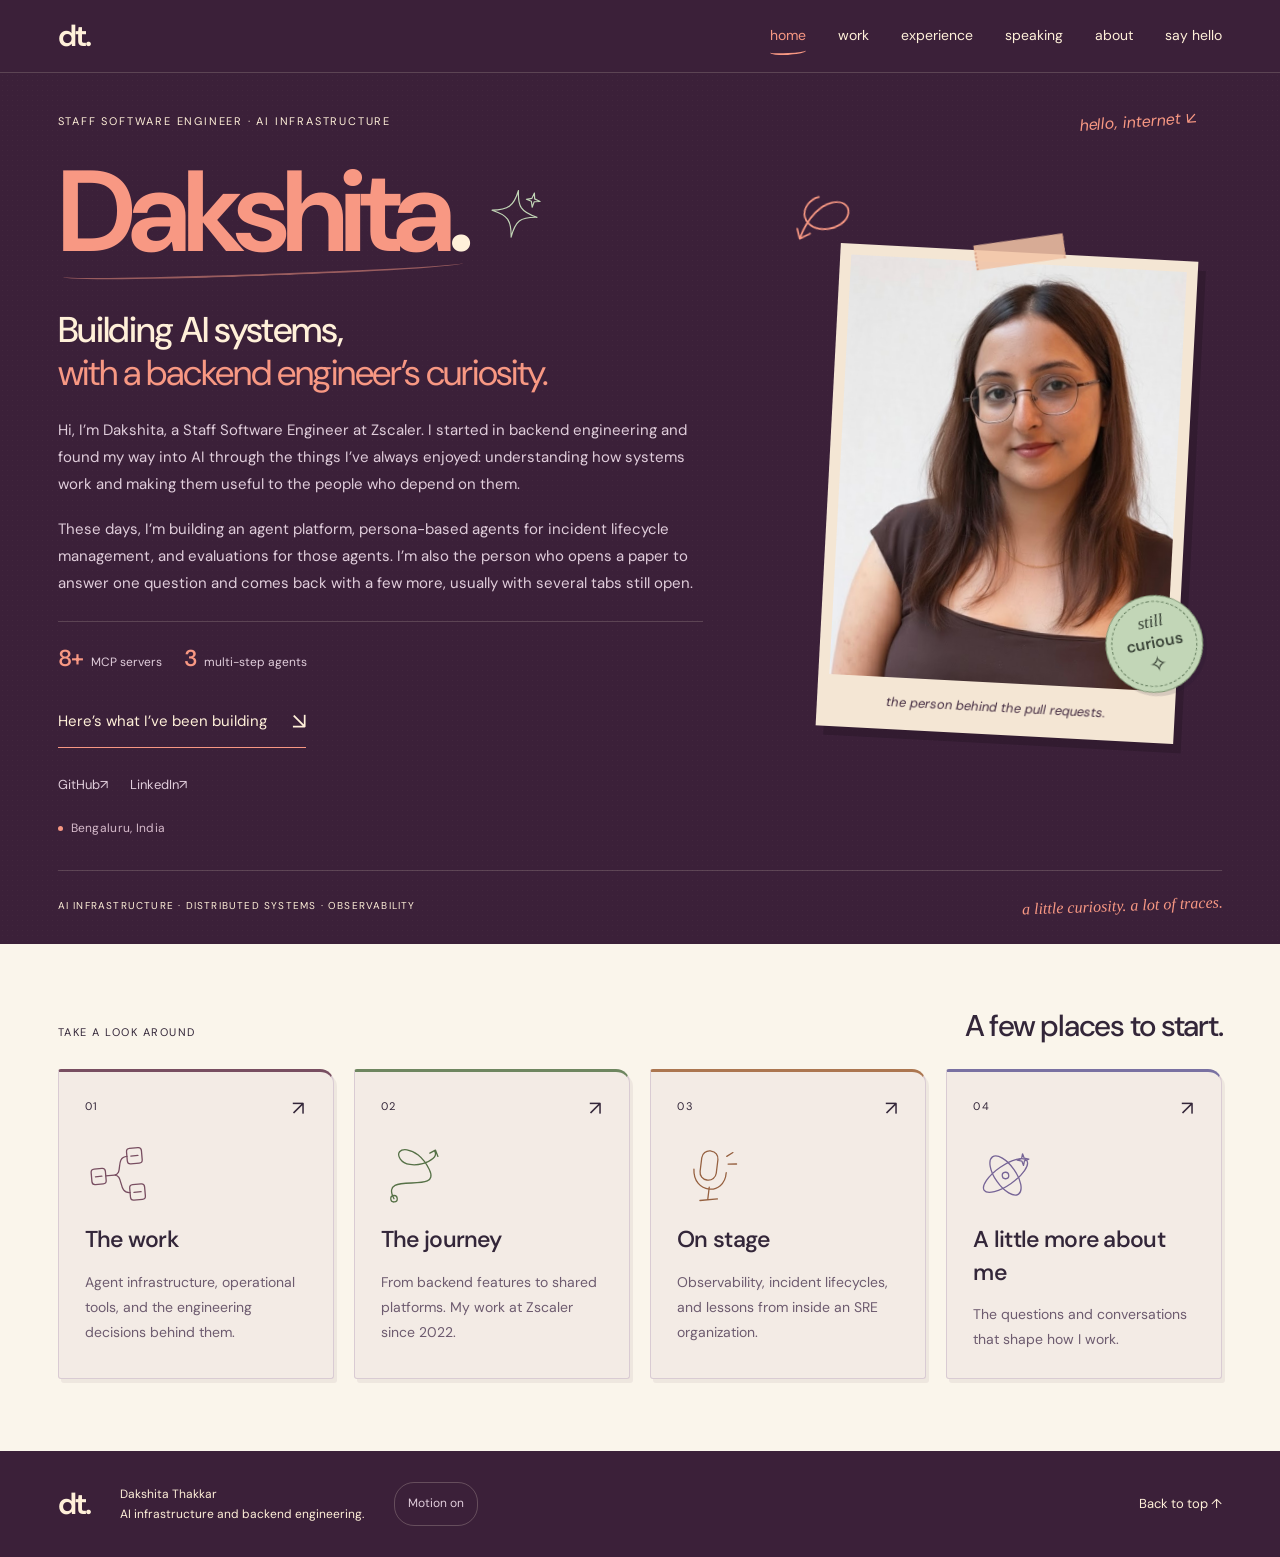
==== commit e0534891: "Add subtle illustrated and paper-inspired portfolio details" ====
--- a/index.html
+++ b/index.html
@@ -17,6 +17,7 @@
   <link href="https://fonts.googleapis.com/css2?family=DM+Sans:wght@400;450;500;550;600;650;700&display=swap" rel="stylesheet">
   <link rel="stylesheet" href="styles.css?v=bc477341f2">
   <link rel="stylesheet" href="interactions.css?v=3bfc44e476">
+  <link rel="stylesheet" href="whimsy.css?v=6dd38698d4">
   <script src="site.js?v=f56ec90267" defer></script>
 </head>
 <body id="top"><div id="dakshita-studio" data-page="home" data-motion="off" aria-label="Dakshita’s personal portfolio"><div class="ds-spotlight" aria-hidden="true"></div><a class="skip-link" href="#main-content">Skip to content</a><header class="ds-nav"><a href="./" class="ds-monogram" aria-label="Dakshita Thakkar, home">dt.</a><nav aria-label="Main navigation"><a href="./" aria-current="page">home</a><a href="work.html">work</a><a href="experience.html">experience</a><a href="speaking.html">speaking</a><a href="about.html">about</a><a href="contact.html">say hello</a></nav><span class="ds-reading-progress" aria-hidden="true"></span></header>
@@ -24,11 +25,11 @@
     <section class="ds-hero" id="ds-top" tabindex="-1" aria-label="Introduction">
       <div class="ds-preface"><span>STAFF SOFTWARE ENGINEER · AI INFRASTRUCTURE</span><span class="ds-hand ds-hello">hello, internet ↙</span></div>
       <div class="ds-hero-grid">
-        <div class="ds-intro"><h1>Dakshita<span class="ds-name-dot">.</span></h1><p class="ds-lead">Building AI systems, <br> <em>with a backend engineer’s curiosity.</em></p><p class="ds-body">Hi, I’m Dakshita, a Staff Software Engineer at Zscaler. I started in backend engineering and found my way into AI through the things I’ve always enjoyed: understanding how systems work and making them useful to the people who depend on them.</p><p class="ds-body">These days, I’m building an agent platform, persona-based agents for incident lifecycle management, and evaluations for those agents. I’m also the person who opens a paper to answer one question and comes back with a few more, usually with several tabs still open.</p><div class="ds-hero-proof" aria-label="Agent engineering work"><span><strong>8+</strong> MCP servers</span><span><strong>3</strong> multi-step agents</span></div><a href="work.html" class="ds-work-link">Here’s what I’ve been building <span aria-hidden="true">↘</span></a><div class="ds-hero-social"><a href="https://github.com/dakshitathakkar" target="_blank" rel="noopener noreferrer">GitHub <span class="ds-external-arrow" aria-hidden="true">↗</span></a><a href="https://www.linkedin.com/in/dakshita-thakkar/" target="_blank" rel="noopener noreferrer">LinkedIn <span class="ds-external-arrow" aria-hidden="true">↗</span></a></div><div class="ds-location"><span class="ds-location-dot"></span>Bengaluru, India</div></div>
-        <figure class="ds-photo"><div class="ds-tape" aria-hidden="true"></div><div class="ds-photo-space"><img class="ds-portrait" src="images/dakshita-portrait.jpg" width="621" height="1023" alt="Portrait of Dakshita Thakkar" fetchpriority="high" decoding="async"></div><figcaption class="ds-hand">the person behind the pull requests.</figcaption></figure>
+        <div class="ds-intro"><div class="ds-name-sketch"><h1>Dakshita<span class="ds-name-dot">.</span></h1><svg class="ds-doodle ds-name-spark" viewBox="0 0 100 100" fill="none" stroke="currentColor" stroke-width="2" stroke-linecap="round" stroke-linejoin="round" aria-hidden="true" focusable="false"><path d="M50 9c3 28 10 36 39 41-29 4-36 12-39 41C46 62 38 54 10 50c28-5 36-13 40-41Z"/><path d="m78 9 2 10 10 3-10 2-2 10-3-10-9-2 9-3Z"/></svg></div><p class="ds-lead">Building AI systems, <br> <em>with a backend engineer’s curiosity.</em></p><p class="ds-body">Hi, I’m Dakshita, a Staff Software Engineer at Zscaler. I started in backend engineering and found my way into AI through the things I’ve always enjoyed: understanding how systems work and making them useful to the people who depend on them.</p><p class="ds-body">These days, I’m building an agent platform, persona-based agents for incident lifecycle management, and evaluations for those agents. I’m also the person who opens a paper to answer one question and comes back with a few more, usually with several tabs still open.</p><div class="ds-hero-proof" aria-label="Agent engineering work"><span><strong>8+</strong> MCP servers</span><span><strong>3</strong> multi-step agents</span></div><a href="work.html" class="ds-work-link">Here’s what I’ve been building <span aria-hidden="true">↘</span></a><div class="ds-hero-social"><a href="https://github.com/dakshitathakkar" target="_blank" rel="noopener noreferrer">GitHub <span class="ds-external-arrow" aria-hidden="true">↗</span></a><a href="https://www.linkedin.com/in/dakshita-thakkar/" target="_blank" rel="noopener noreferrer">LinkedIn <span class="ds-external-arrow" aria-hidden="true">↗</span></a></div><div class="ds-location"><span class="ds-location-dot"></span>Bengaluru, India</div></div>
+        <figure class="ds-photo"><svg class="ds-doodle ds-photo-loop" viewBox="0 0 100 100" fill="none" stroke="currentColor" stroke-width="2" stroke-linecap="round" stroke-linejoin="round" aria-hidden="true" focusable="false"><path d="M8 56c28-50 68-39 61-20S21 55 18 32c-1-12 10-20 20-21M7 44l1 12 13-4"/></svg><div class="ds-tape" aria-hidden="true"></div><div class="ds-photo-space"><img class="ds-portrait" src="images/dakshita-portrait.jpg" width="621" height="1023" alt="Portrait of Dakshita Thakkar" fetchpriority="high" decoding="async"></div><span class="ds-curiosity-stamp" aria-hidden="true"><span>still</span><span>curious</span><span class="ds-stamp-star">✧</span></span><figcaption class="ds-hand">the person behind the pull requests.</figcaption></figure>
       </div>
       <div class="ds-cover-foot"><span>AI INFRASTRUCTURE · DISTRIBUTED SYSTEMS · OBSERVABILITY</span><span class="ds-hand ds-footnote">a little curiosity. a lot of traces.</span></div>
     </section>
-  </div><section class="ds-explore" aria-labelledby="explore-title"><div class="ds-explore-heading"><span class="ds-kicker">TAKE A LOOK AROUND</span><h2 id="explore-title">A few places to start.</h2></div><div class="ds-page-cards"><a class="ds-page-card" href="work.html"><span class="ds-kicker">01 <span aria-hidden="true">↗</span></span><h3>The work</h3><p>Agent infrastructure, operational tools, and the engineering decisions behind them.</p></a><a class="ds-page-card" href="experience.html"><span class="ds-kicker">02 <span aria-hidden="true">↗</span></span><h3>The journey</h3><p>From backend features to shared platforms. My work at Zscaler since 2022.</p></a><a class="ds-page-card" href="speaking.html"><span class="ds-kicker">03 <span aria-hidden="true">↗</span></span><h3>On stage</h3><p>Observability, incident lifecycles, and lessons from inside an SRE organization.</p></a><a class="ds-page-card" href="about.html"><span class="ds-kicker">04 <span aria-hidden="true">↗</span></span><h3>A little more about me</h3><p>The questions and conversations that shape how I work.</p></a></div></section></main>
+  </div><section class="ds-explore" aria-labelledby="explore-title"><div class="ds-explore-heading"><span class="ds-kicker">TAKE A LOOK AROUND</span><h2 id="explore-title">A few places to start.</h2></div><div class="ds-page-cards"><a class="ds-page-card" href="work.html"><span class="ds-kicker">01 <span aria-hidden="true">↗</span></span><svg class="ds-doodle ds-card-doodle" viewBox="0 0 100 100" fill="none" stroke="currentColor" stroke-width="2" stroke-linecap="round" stroke-linejoin="round" aria-hidden="true" focusable="false"><rect x="10" y="37" width="22" height="24" rx="5"/><rect x="67" y="10" width="23" height="24" rx="5"/><rect x="67" y="66" width="23" height="24" rx="5"/><path d="M32 49h13c15 0 3-27 22-27M45 49c15 0 3 29 22 29M16 49h10M73 22h11M73 78h11"/></svg><h3>The work</h3><p>Agent infrastructure, operational tools, and the engineering decisions behind them.</p></a><a class="ds-page-card" href="experience.html"><span class="ds-kicker">02 <span aria-hidden="true">↗</span></span><svg class="ds-doodle ds-card-doodle" viewBox="0 0 100 100" fill="none" stroke="currentColor" stroke-width="2" stroke-linecap="round" stroke-linejoin="round" aria-hidden="true" focusable="false"><path d="M17 83C-3 36 91 85 75 43S21 3 32 23s61 9 54-7M78 18l9-4 3 10"/><circle cx="17" cy="83" r="5"/></svg><h3>The journey</h3><p>From backend features to shared platforms. My work at Zscaler since 2022.</p></a><a class="ds-page-card" href="speaking.html"><span class="ds-kicker">03 <span aria-hidden="true">↗</span></span><svg class="ds-doodle ds-card-doodle" viewBox="0 0 100 100" fill="none" stroke="currentColor" stroke-width="2" stroke-linecap="round" stroke-linejoin="round" aria-hidden="true" focusable="false"><rect x="38" y="12" width="25" height="45" rx="12" transform="rotate(12 50 35)"/><path d="M27 38c-5 38 43 46 49 10M48 68l-4 19M32 87h27M79 23l10-5M80 35l13 1"/></svg><h3>On stage</h3><p>Observability, incident lifecycles, and lessons from inside an SRE organization.</p></a><a class="ds-page-card" href="about.html"><span class="ds-kicker">04 <span aria-hidden="true">↗</span></span><svg class="ds-doodle ds-card-doodle" viewBox="0 0 100 100" fill="none" stroke="currentColor" stroke-width="2" stroke-linecap="round" stroke-linejoin="round" aria-hidden="true" focusable="false"><ellipse cx="50" cy="50" rx="40" ry="15" transform="rotate(-30 50 50)"/><ellipse cx="50" cy="50" rx="16" ry="35" transform="rotate(-30 50 50)"/><circle cx="50" cy="50" r="5"/><path d="m79 19 2 7 7 2-7 2-2 7-2-7-7-2 7-2Z"/></svg><h3>A little more about me</h3><p>The questions and conversations that shape how I work.</p></a></div></section></main>
   <footer class="ds-footer"><span class="ds-monogram">dt.</span><span>Dakshita Thakkar <br> AI infrastructure and backend engineering.</span><button class="ds-motion-toggle" type="button" aria-pressed="false" hidden>Motion off</button><a class="ds-back-top" href="#top">Back to top ↑</a></footer>
 </div></body></html>
--- a/whimsy.css
+++ b/whimsy.css
@@ -0,0 +1,43 @@
+/* Small ink sketches and paper details; the engineering content keeps its rhythm. */
+#dakshita-studio{--ds-sketch:light-dark(#784e61,#dda4b6);--ds-mint:#c2d6b7}
+#dakshita-studio .ds-doodle{display:block;flex-shrink:0;pointer-events:none}
+#dakshita-studio .ds-name-sketch{position:relative;display:flex;align-items:center;gap:20px;width:fit-content;max-width:100%}
+#dakshita-studio .ds-name-spark{width:clamp(38px,4.5vw,70px);height:auto;color:var(--ds-mint);transform:rotate(9deg);margin-top:-18px}
+#dakshita-studio .ds-name-sketch h1{position:relative}
+#dakshita-studio .ds-name-sketch h1::after{content:'';position:absolute;left:5px;right:4px;bottom:0;height:10px;border-bottom:2px solid #f8988380;border-radius:50%;transform:rotate(-2deg)}
+#dakshita-studio .ds-photo-loop{position:absolute;top:-57px;left:-50px;width:85px;height:85px;color:var(--ds-coral);transform:rotate(-12deg)}
+#dakshita-studio .ds-curiosity-stamp{position:absolute;right:-25px;bottom:50px;width:98px;height:98px;display:flex;flex-direction:column;align-items:center;justify-content:center;gap:0;background:var(--ds-mint);color:#343d32;border-radius:50%;border:1px solid #7f9574;outline:1px dashed #5e7758;outline-offset:-7px;transform:rotate(-14deg);box-shadow:3px 4px 0 #1d132622;line-height:1.2;pointer-events:none}
+#dakshita-studio .ds-curiosity-stamp>span:first-child{font:italic 17px/1.2 Georgia,serif}
+#dakshita-studio .ds-curiosity-stamp>span:nth-child(2){font-size:16px;font-weight:550}
+#dakshita-studio .ds-curiosity-stamp .ds-stamp-star{font-size:22px;line-height:1;margin-top:2px}
+#dakshita-studio .ds-cover-foot .ds-footnote{font-family:Georgia,serif;font-size:16px;transform:rotate(-2deg)}
+#dakshita-studio .ds-nav nav a::after{height:5px;border-bottom:2px solid var(--ds-coral);border-radius:50%;background:none;bottom:2px;transform:scaleX(0) rotate(-3deg)}
+#dakshita-studio .ds-nav nav a:is(:hover,:focus-visible,[aria-current="page"])::after{transform:scaleX(1) rotate(-3deg)}
+#dakshita-studio .ds-page-card{position:relative;border-radius:3px 14px 3px 3px;border-top:3px solid var(--ds-sketch);box-shadow:3px 4px 0 light-dark(#51354612,#00000028)}
+#dakshita-studio .ds-page-card:nth-child(2){border-top-color:light-dark(#6e8660,#b8cda8)}
+#dakshita-studio .ds-page-card:nth-child(3){border-top-color:light-dark(#ac7650,#e9b281)}
+#dakshita-studio .ds-page-card:nth-child(4){border-top-color:light-dark(#7971a2,#c4b5e0)}
+#dakshita-studio .ds-card-doodle{width:65px;height:65px;margin:25px 0 15px;color:var(--ds-sketch);transform:rotate(-5deg)}
+#dakshita-studio .ds-page-card:nth-child(2) .ds-card-doodle{color:light-dark(#567147,#b8cda8)}
+#dakshita-studio .ds-page-card:nth-child(3) .ds-card-doodle{color:light-dark(#966141,#e9b281)}
+#dakshita-studio .ds-page-card:nth-child(4) .ds-card-doodle{color:light-dark(#776597,#c4b5e0)}
+#dakshita-studio .ds-page-card h3{margin-top:14px}
+#dakshita-studio .ds-page-doodle{width:48px;height:48px;color:var(--ds-sketch);margin-left:18px;transform:rotate(-7deg)}
+#dakshita-studio main>section>.ds-section-heading>.ds-kicker,#dakshita-studio .ds-notes-top>.ds-kicker,#dakshita-studio .ds-contact-section>div>.ds-kicker{display:inline-flex;align-items:center;min-height:48px}
+#dakshita-studio .ds-project{border-radius:4px 20px 4px 4px}
+#dakshita-studio .ds-project::after{content:'';position:absolute;right:0;top:0;width:17px;height:17px;border-radius:0 16px 0 4px;background:linear-gradient(45deg,light-dark(#dfc5cc,#644254) 49%,transparent 51%);pointer-events:none}
+#dakshita-studio .ds-role:first-of-type::before{width:11px;height:11px;left:-6px;top:5px;border-radius:2px;transform:rotate(45deg);background:light-dark(#80996d,#c2d6b7)}
+#dakshita-studio .ds-stage-photo{position:relative}
+#dakshita-studio .ds-stage-photo::before{content:'';position:absolute;z-index:1;top:-10px;left:24px;width:76px;height:23px;background:light-dark(#efd8b8cc,#f3c3a5bb);transform:rotate(-6deg);pointer-events:none}
+#dakshita-studio .ds-next-page a>span{display:inline-block}
+@media(prefers-reduced-motion:no-preference){
+ #dakshita-studio[data-motion="on"] .ds-name-spark,#dakshita-studio[data-motion="on"] .ds-card-doodle,#dakshita-studio[data-motion="on"] .ds-next-page a>span{transition:transform .45s cubic-bezier(.2,.8,.3,1.3)}
+ #dakshita-studio[data-motion="on"] .ds-name-sketch:hover .ds-name-spark{transform:rotate(99deg) scale(1.06)}
+ #dakshita-studio[data-motion="on"] .ds-page-card:is(:hover,:focus-visible) .ds-card-doodle{transform:rotate(6deg) translateY(-3px)}
+ #dakshita-studio[data-motion="on"] .ds-page-card:is(:hover,:focus-visible){transform:translateY(-4px) rotate(-.6deg)}
+ #dakshita-studio[data-motion="on"] .ds-next-page a:is(:hover,:focus-visible)>span{transform:translate(4px,-4px) rotate(8deg)}
+}
+#dakshita-studio[data-motion="off"] .ds-page-card:is(:hover,:focus-visible){transform:none}
+@media(max-width:800px){#dakshita-studio .ds-photo-loop{left:-30px;top:-42px;width:65px;height:65px}}
+@media(max-width:600px){#dakshita-studio .ds-name-sketch{gap:10px}#dakshita-studio .ds-name-spark{width:34px;margin-top:0}#dakshita-studio .ds-curiosity-stamp{width:80px;height:80px;right:-15px;bottom:46px}#dakshita-studio .ds-curiosity-stamp>span:first-child{font-size:14px}#dakshita-studio .ds-curiosity-stamp>span:nth-child(2){font-size:13px}#dakshita-studio .ds-curiosity-stamp .ds-stamp-star{font-size:18px}#dakshita-studio .ds-page-doodle{width:40px;height:40px;margin-left:12px}#dakshita-studio .ds-card-doodle{width:56px;height:56px}}
+@media(max-width:380px){#dakshita-studio .ds-intro{min-width:0}#dakshita-studio .ds-name-sketch{display:block}#dakshita-studio .ds-name-spark{position:absolute;width:24px;right:0;top:-10px;margin:0}}
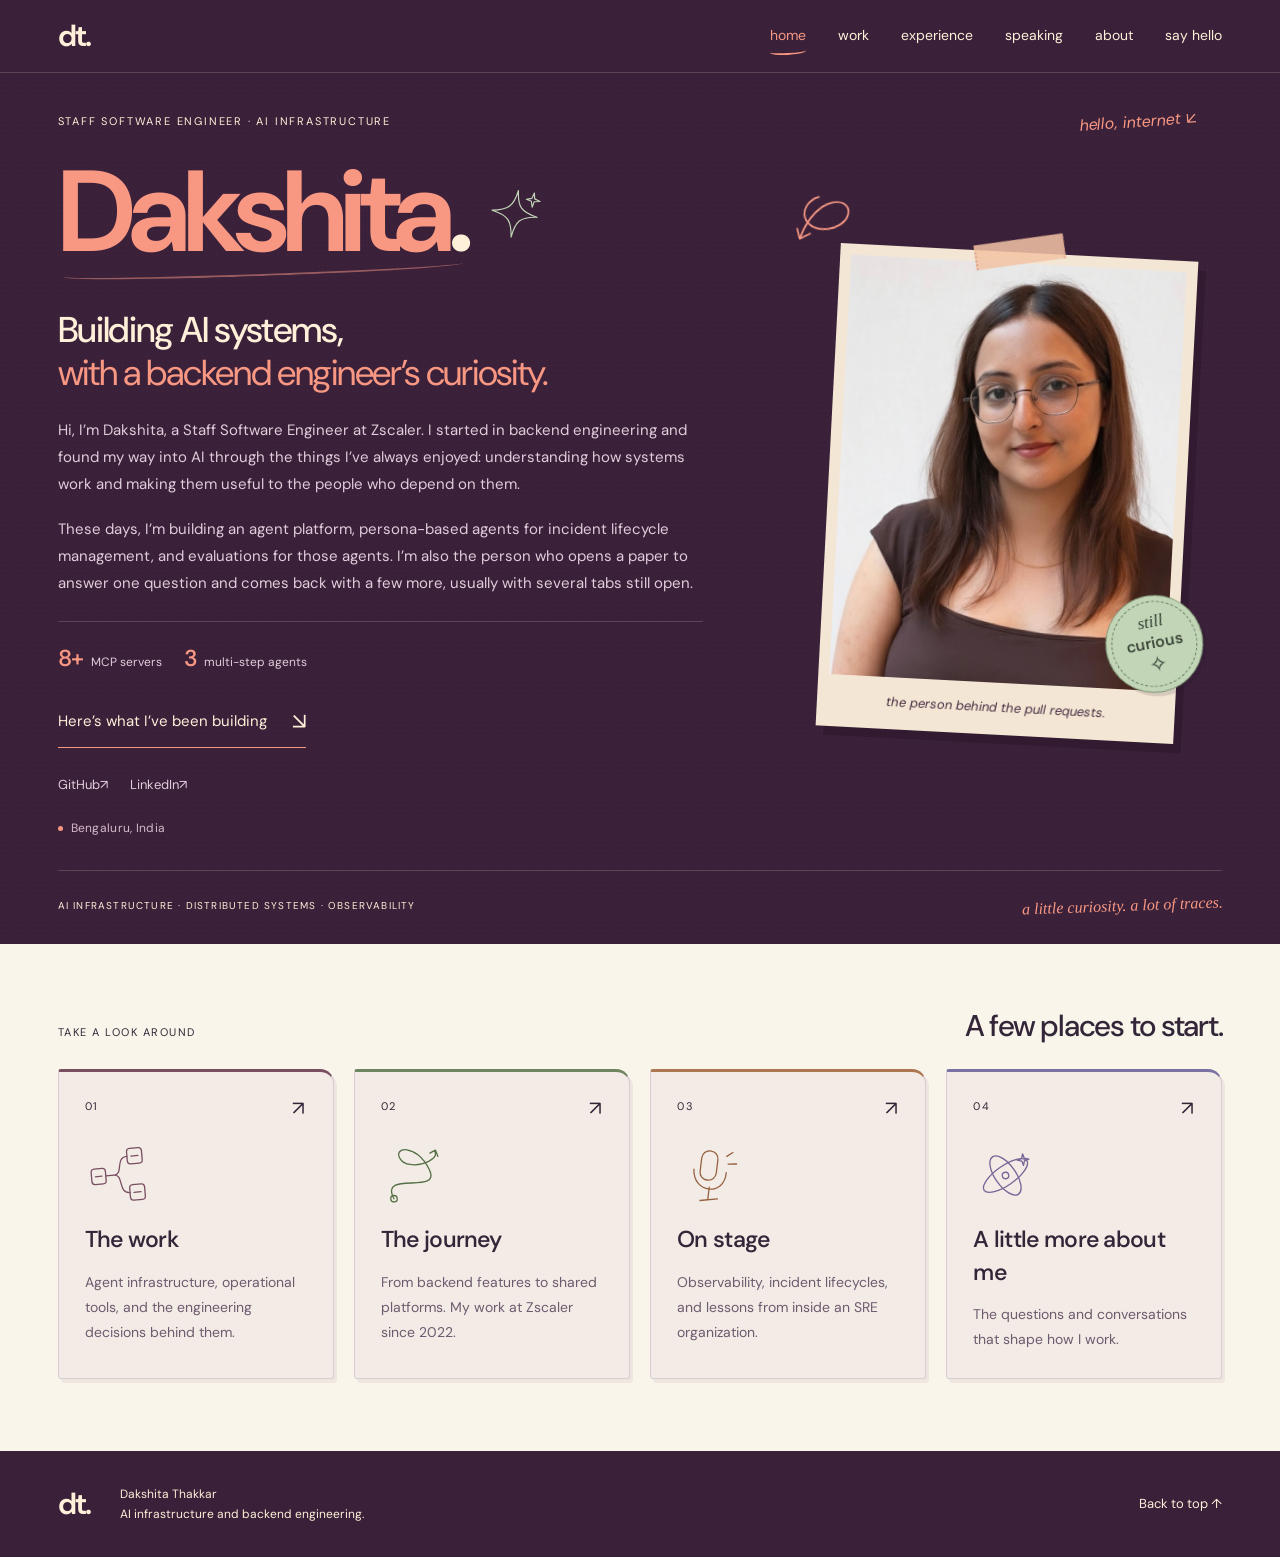
==== commit 70cd7fb0: "Remove footer motion toggle and use system motion preference" ====
--- a/index.html
+++ b/index.html
@@ -16,9 +16,9 @@
   <link rel="preconnect" href="https://fonts.gstatic.com" crossorigin>
   <link href="https://fonts.googleapis.com/css2?family=DM+Sans:wght@400;450;500;550;600;650;700&display=swap" rel="stylesheet">
   <link rel="stylesheet" href="styles.css?v=bc477341f2">
-  <link rel="stylesheet" href="interactions.css?v=3bfc44e476">
+  <link rel="stylesheet" href="interactions.css?v=b0a8c9547b">
   <link rel="stylesheet" href="whimsy.css?v=6dd38698d4">
-  <script src="site.js?v=f56ec90267" defer></script>
+  <script src="site.js?v=15744fc487" defer></script>
 </head>
 <body id="top"><div id="dakshita-studio" data-page="home" data-motion="off" aria-label="Dakshita’s personal portfolio"><div class="ds-spotlight" aria-hidden="true"></div><a class="skip-link" href="#main-content">Skip to content</a><header class="ds-nav"><a href="./" class="ds-monogram" aria-label="Dakshita Thakkar, home">dt.</a><nav aria-label="Main navigation"><a href="./" aria-current="page">home</a><a href="work.html">work</a><a href="experience.html">experience</a><a href="speaking.html">speaking</a><a href="about.html">about</a><a href="contact.html">say hello</a></nav><span class="ds-reading-progress" aria-hidden="true"></span></header>
 <main id="main-content" tabindex="-1">  <div class="ds-cover">
@@ -31,5 +31,5 @@
       <div class="ds-cover-foot"><span>AI INFRASTRUCTURE · DISTRIBUTED SYSTEMS · OBSERVABILITY</span><span class="ds-hand ds-footnote">a little curiosity. a lot of traces.</span></div>
     </section>
   </div><section class="ds-explore" aria-labelledby="explore-title"><div class="ds-explore-heading"><span class="ds-kicker">TAKE A LOOK AROUND</span><h2 id="explore-title">A few places to start.</h2></div><div class="ds-page-cards"><a class="ds-page-card" href="work.html"><span class="ds-kicker">01 <span aria-hidden="true">↗</span></span><svg class="ds-doodle ds-card-doodle" viewBox="0 0 100 100" fill="none" stroke="currentColor" stroke-width="2" stroke-linecap="round" stroke-linejoin="round" aria-hidden="true" focusable="false"><rect x="10" y="37" width="22" height="24" rx="5"/><rect x="67" y="10" width="23" height="24" rx="5"/><rect x="67" y="66" width="23" height="24" rx="5"/><path d="M32 49h13c15 0 3-27 22-27M45 49c15 0 3 29 22 29M16 49h10M73 22h11M73 78h11"/></svg><h3>The work</h3><p>Agent infrastructure, operational tools, and the engineering decisions behind them.</p></a><a class="ds-page-card" href="experience.html"><span class="ds-kicker">02 <span aria-hidden="true">↗</span></span><svg class="ds-doodle ds-card-doodle" viewBox="0 0 100 100" fill="none" stroke="currentColor" stroke-width="2" stroke-linecap="round" stroke-linejoin="round" aria-hidden="true" focusable="false"><path d="M17 83C-3 36 91 85 75 43S21 3 32 23s61 9 54-7M78 18l9-4 3 10"/><circle cx="17" cy="83" r="5"/></svg><h3>The journey</h3><p>From backend features to shared platforms. My work at Zscaler since 2022.</p></a><a class="ds-page-card" href="speaking.html"><span class="ds-kicker">03 <span aria-hidden="true">↗</span></span><svg class="ds-doodle ds-card-doodle" viewBox="0 0 100 100" fill="none" stroke="currentColor" stroke-width="2" stroke-linecap="round" stroke-linejoin="round" aria-hidden="true" focusable="false"><rect x="38" y="12" width="25" height="45" rx="12" transform="rotate(12 50 35)"/><path d="M27 38c-5 38 43 46 49 10M48 68l-4 19M32 87h27M79 23l10-5M80 35l13 1"/></svg><h3>On stage</h3><p>Observability, incident lifecycles, and lessons from inside an SRE organization.</p></a><a class="ds-page-card" href="about.html"><span class="ds-kicker">04 <span aria-hidden="true">↗</span></span><svg class="ds-doodle ds-card-doodle" viewBox="0 0 100 100" fill="none" stroke="currentColor" stroke-width="2" stroke-linecap="round" stroke-linejoin="round" aria-hidden="true" focusable="false"><ellipse cx="50" cy="50" rx="40" ry="15" transform="rotate(-30 50 50)"/><ellipse cx="50" cy="50" rx="16" ry="35" transform="rotate(-30 50 50)"/><circle cx="50" cy="50" r="5"/><path d="m79 19 2 7 7 2-7 2-2 7-2-7-7-2 7-2Z"/></svg><h3>A little more about me</h3><p>The questions and conversations that shape how I work.</p></a></div></section></main>
-  <footer class="ds-footer"><span class="ds-monogram">dt.</span><span>Dakshita Thakkar <br> AI infrastructure and backend engineering.</span><button class="ds-motion-toggle" type="button" aria-pressed="false" hidden>Motion off</button><a class="ds-back-top" href="#top">Back to top ↑</a></footer>
+  <footer class="ds-footer"><span class="ds-monogram">dt.</span><span>Dakshita Thakkar <br> AI infrastructure and backend engineering.</span><a class="ds-back-top" href="#top">Back to top ↑</a></footer>
 </div></body></html>
--- a/interactions.css
+++ b/interactions.css
@@ -24,11 +24,6 @@
 #dakshita-studio .ds-hero-social a::after,#dakshita-studio .ds-contact-links>div a::after{content:'';height:1px;position:absolute;bottom:6px;left:0;right:0;background:currentColor;transform:scaleX(0);transform-origin:left}
 #dakshita-studio .ds-hero-social a:is(:hover,:focus-visible)::after,#dakshita-studio .ds-contact-links>div a:is(:hover,:focus-visible)::after{transform:scaleX(1)}
 #dakshita-studio .ds-email:is(:hover,:focus-visible){border-bottom-color:light-dark(#9b4b60,#ee9ca7)}
-#dakshita-studio .ds-motion-toggle{font:inherit;font-size:12px;line-height:1.3;color:#e0cddb;background:transparent;border:1px solid #fff0d938;border-radius:20px;padding:10px 13px;min-height:44px;cursor:pointer}
-#dakshita-studio .ds-motion-toggle:hover{border-color:var(--ds-coral);color:var(--ds-coral)}
-#dakshita-studio .ds-motion-toggle:focus-visible{outline:3px solid var(--ds-coral);outline-offset:4px}
-#dakshita-studio .ds-motion-toggle:disabled{cursor:default;opacity:.75}
-#dakshita-studio .ds-motion-toggle[hidden]{display:none}
 @media(min-width:901px){#dakshita-studio .ds-section-heading{position:sticky;top:calc(var(--ds-header-height,80px) + 38px);align-self:start}}
 @media(hover:hover) and (pointer:fine){
   #dakshita-studio[data-motion="on"] .ds-spotlight{display:block}
@@ -39,7 +34,7 @@
   #dakshita-studio .ds-project:hover .ds-tags span{background:light-dark(#e6cdd9,#57364f)}
 }
 @media(prefers-reduced-motion:no-preference){
-  #dakshita-studio[data-motion="on"] :is(.ds-project,.ds-role,.ds-nav,.ds-tags span,h3,summary,.ds-email,.ds-motion-toggle){transition:color 180ms ease,background-color 180ms ease,border-color 180ms ease,box-shadow 250ms ease,transform 250ms ease}
+  #dakshita-studio[data-motion="on"] :is(.ds-project,.ds-role,.ds-nav,.ds-tags span,h3,summary,.ds-email){transition:color 180ms ease,background-color 180ms ease,border-color 180ms ease,box-shadow 250ms ease,transform 250ms ease}
   #dakshita-studio[data-motion="on"] :is(.ds-project,.ds-role,.ds-nav nav a,.ds-hero-social a,.ds-contact-links>div a)::before,
   #dakshita-studio[data-motion="on"] :is(.ds-nav nav a,.ds-hero-social a,.ds-contact-links>div a)::after{transition:opacity 220ms ease,transform 220ms ease,box-shadow 220ms ease}
   #dakshita-studio[data-motion="on"] .ds-spotlight{transition:opacity 400ms ease}
@@ -51,4 +46,4 @@
 #dakshita-studio[data-motion="off"] *,#dakshita-studio[data-motion="off"] *::before,#dakshita-studio[data-motion="off"] *::after{animation:none!important;transition:none!important}
 #dakshita-studio[data-motion="off"] .ds-photo{transform:rotate(3deg)}
 @media(prefers-reduced-motion:reduce){#dakshita-studio .ds-spotlight{display:none!important}#dakshita-studio .ds-photo{transform:rotate(3deg)!important}}
-@media(max-width:600px){#dakshita-studio .ds-nav{padding-top:10px;padding-bottom:10px}#dakshita-studio .ds-project::before{inset:-10px}#dakshita-studio .ds-footer .ds-back-top{flex-basis:auto;margin-left:auto}#dakshita-studio .ds-footer .ds-motion-toggle{order:4}#dakshita-studio .ds-footer{gap:14px}}
+@media(max-width:600px){#dakshita-studio .ds-nav{padding-top:10px;padding-bottom:10px}#dakshita-studio .ds-project::before{inset:-10px}#dakshita-studio .ds-footer .ds-back-top{flex-basis:auto;margin-left:auto}#dakshita-studio .ds-footer{gap:14px}}
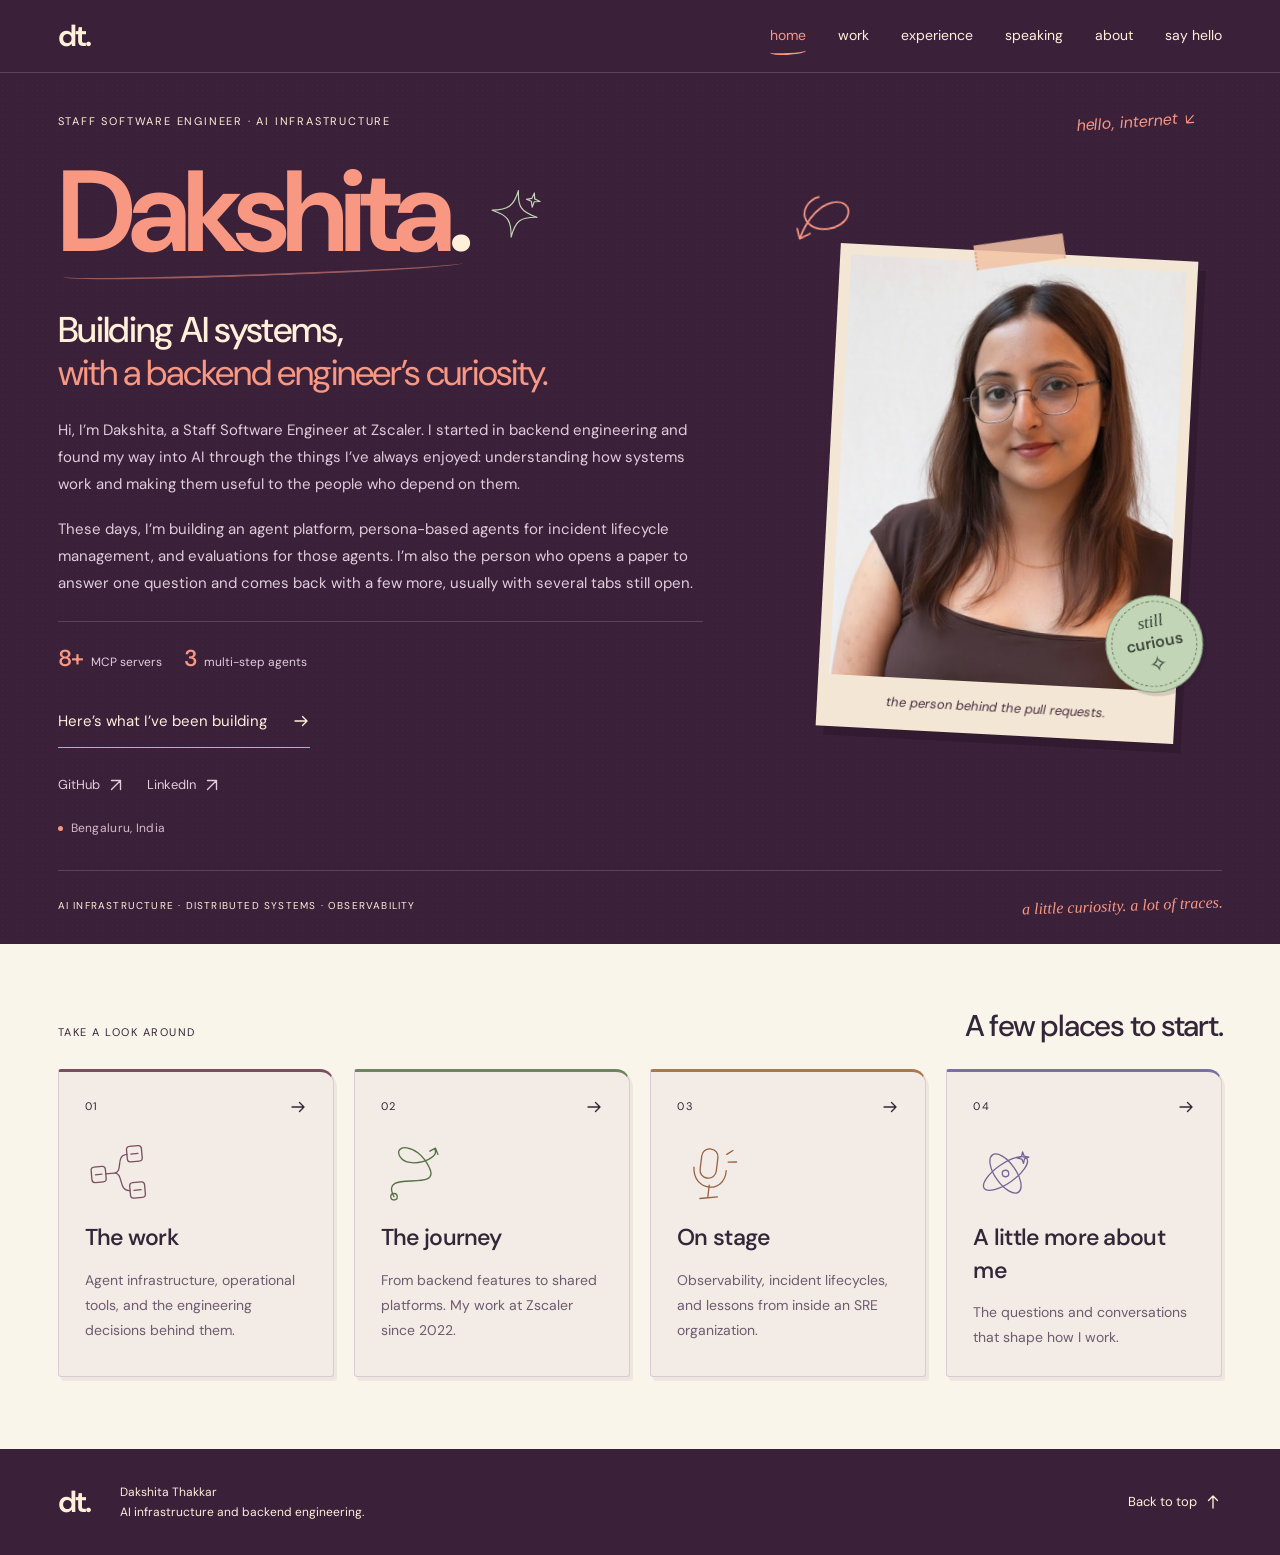
==== commit c010503e: "Replace font arrows with consistent mobile-friendly SVG icons" ====
--- a/index.html
+++ b/index.html
@@ -15,21 +15,21 @@
   <link rel="preconnect" href="https://fonts.googleapis.com">
   <link rel="preconnect" href="https://fonts.gstatic.com" crossorigin>
   <link href="https://fonts.googleapis.com/css2?family=DM+Sans:wght@400;450;500;550;600;650;700&display=swap" rel="stylesheet">
-  <link rel="stylesheet" href="styles.css?v=bc477341f2">
-  <link rel="stylesheet" href="interactions.css?v=b0a8c9547b">
-  <link rel="stylesheet" href="whimsy.css?v=6dd38698d4">
+  <link rel="stylesheet" href="styles.css?v=5b38ec45d7">
+  <link rel="stylesheet" href="interactions.css?v=0d2fb8bf29">
+  <link rel="stylesheet" href="whimsy.css?v=2903e65cbd">
   <script src="site.js?v=15744fc487" defer></script>
 </head>
 <body id="top"><div id="dakshita-studio" data-page="home" data-motion="off" aria-label="Dakshita’s personal portfolio"><div class="ds-spotlight" aria-hidden="true"></div><a class="skip-link" href="#main-content">Skip to content</a><header class="ds-nav"><a href="./" class="ds-monogram" aria-label="Dakshita Thakkar, home">dt.</a><nav aria-label="Main navigation"><a href="./" aria-current="page">home</a><a href="work.html">work</a><a href="experience.html">experience</a><a href="speaking.html">speaking</a><a href="about.html">about</a><a href="contact.html">say hello</a></nav><span class="ds-reading-progress" aria-hidden="true"></span></header>
 <main id="main-content" tabindex="-1">  <div class="ds-cover">
     <section class="ds-hero" id="ds-top" tabindex="-1" aria-label="Introduction">
-      <div class="ds-preface"><span>STAFF SOFTWARE ENGINEER · AI INFRASTRUCTURE</span><span class="ds-hand ds-hello">hello, internet ↙</span></div>
+      <div class="ds-preface"><span>STAFF SOFTWARE ENGINEER · AI INFRASTRUCTURE</span><span class="ds-hand ds-hello">hello, internet <svg class="ds-icon" width="18" height="18" viewBox="0 0 24 24" fill="none" stroke="currentColor" stroke-width="1.8" stroke-linecap="round" stroke-linejoin="round" aria-hidden="true" focusable="false"><path d="M18 6 6 18M6 6v12h12"/></svg></span></div>
       <div class="ds-hero-grid">
-        <div class="ds-intro"><div class="ds-name-sketch"><h1>Dakshita<span class="ds-name-dot">.</span></h1><svg class="ds-doodle ds-name-spark" viewBox="0 0 100 100" fill="none" stroke="currentColor" stroke-width="2" stroke-linecap="round" stroke-linejoin="round" aria-hidden="true" focusable="false"><path d="M50 9c3 28 10 36 39 41-29 4-36 12-39 41C46 62 38 54 10 50c28-5 36-13 40-41Z"/><path d="m78 9 2 10 10 3-10 2-2 10-3-10-9-2 9-3Z"/></svg></div><p class="ds-lead">Building AI systems, <br> <em>with a backend engineer’s curiosity.</em></p><p class="ds-body">Hi, I’m Dakshita, a Staff Software Engineer at Zscaler. I started in backend engineering and found my way into AI through the things I’ve always enjoyed: understanding how systems work and making them useful to the people who depend on them.</p><p class="ds-body">These days, I’m building an agent platform, persona-based agents for incident lifecycle management, and evaluations for those agents. I’m also the person who opens a paper to answer one question and comes back with a few more, usually with several tabs still open.</p><div class="ds-hero-proof" aria-label="Agent engineering work"><span><strong>8+</strong> MCP servers</span><span><strong>3</strong> multi-step agents</span></div><a href="work.html" class="ds-work-link">Here’s what I’ve been building <span aria-hidden="true">↘</span></a><div class="ds-hero-social"><a href="https://github.com/dakshitathakkar" target="_blank" rel="noopener noreferrer">GitHub <span class="ds-external-arrow" aria-hidden="true">↗</span></a><a href="https://www.linkedin.com/in/dakshita-thakkar/" target="_blank" rel="noopener noreferrer">LinkedIn <span class="ds-external-arrow" aria-hidden="true">↗</span></a></div><div class="ds-location"><span class="ds-location-dot"></span>Bengaluru, India</div></div>
+        <div class="ds-intro"><div class="ds-name-sketch"><h1>Dakshita<span class="ds-name-dot">.</span></h1><svg class="ds-doodle ds-name-spark" viewBox="0 0 100 100" fill="none" stroke="currentColor" stroke-width="2" stroke-linecap="round" stroke-linejoin="round" aria-hidden="true" focusable="false"><path d="M50 9c3 28 10 36 39 41-29 4-36 12-39 41C46 62 38 54 10 50c28-5 36-13 40-41Z"/><path d="m78 9 2 10 10 3-10 2-2 10-3-10-9-2 9-3Z"/></svg></div><p class="ds-lead">Building AI systems, <br> <em>with a backend engineer’s curiosity.</em></p><p class="ds-body">Hi, I’m Dakshita, a Staff Software Engineer at Zscaler. I started in backend engineering and found my way into AI through the things I’ve always enjoyed: understanding how systems work and making them useful to the people who depend on them.</p><p class="ds-body">These days, I’m building an agent platform, persona-based agents for incident lifecycle management, and evaluations for those agents. I’m also the person who opens a paper to answer one question and comes back with a few more, usually with several tabs still open.</p><div class="ds-hero-proof" aria-label="Agent engineering work"><span><strong>8+</strong> MCP servers</span><span><strong>3</strong> multi-step agents</span></div><a href="work.html" class="ds-work-link">Here’s what I’ve been building <span class="ds-link-arrow" aria-hidden="true"><svg class="ds-icon" width="18" height="18" viewBox="0 0 24 24" fill="none" stroke="currentColor" stroke-width="1.8" stroke-linecap="round" stroke-linejoin="round" aria-hidden="true" focusable="false"><path d="M4 12h16m-6-6 6 6-6 6"/></svg></span></a><div class="ds-hero-social"><a href="https://github.com/dakshitathakkar" target="_blank" rel="noopener noreferrer">GitHub <span class="ds-external-arrow" aria-hidden="true"><svg class="ds-icon" width="18" height="18" viewBox="0 0 24 24" fill="none" stroke="currentColor" stroke-width="1.8" stroke-linecap="round" stroke-linejoin="round" aria-hidden="true" focusable="false"><path d="M6 18 18 6M6 6h12v12"/></svg></span></a><a href="https://www.linkedin.com/in/dakshita-thakkar/" target="_blank" rel="noopener noreferrer">LinkedIn <span class="ds-external-arrow" aria-hidden="true"><svg class="ds-icon" width="18" height="18" viewBox="0 0 24 24" fill="none" stroke="currentColor" stroke-width="1.8" stroke-linecap="round" stroke-linejoin="round" aria-hidden="true" focusable="false"><path d="M6 18 18 6M6 6h12v12"/></svg></span></a></div><div class="ds-location"><span class="ds-location-dot"></span>Bengaluru, India</div></div>
         <figure class="ds-photo"><svg class="ds-doodle ds-photo-loop" viewBox="0 0 100 100" fill="none" stroke="currentColor" stroke-width="2" stroke-linecap="round" stroke-linejoin="round" aria-hidden="true" focusable="false"><path d="M8 56c28-50 68-39 61-20S21 55 18 32c-1-12 10-20 20-21M7 44l1 12 13-4"/></svg><div class="ds-tape" aria-hidden="true"></div><div class="ds-photo-space"><img class="ds-portrait" src="images/dakshita-portrait.jpg" width="621" height="1023" alt="Portrait of Dakshita Thakkar" fetchpriority="high" decoding="async"></div><span class="ds-curiosity-stamp" aria-hidden="true"><span>still</span><span>curious</span><span class="ds-stamp-star">✧</span></span><figcaption class="ds-hand">the person behind the pull requests.</figcaption></figure>
       </div>
       <div class="ds-cover-foot"><span>AI INFRASTRUCTURE · DISTRIBUTED SYSTEMS · OBSERVABILITY</span><span class="ds-hand ds-footnote">a little curiosity. a lot of traces.</span></div>
     </section>
-  </div><section class="ds-explore" aria-labelledby="explore-title"><div class="ds-explore-heading"><span class="ds-kicker">TAKE A LOOK AROUND</span><h2 id="explore-title">A few places to start.</h2></div><div class="ds-page-cards"><a class="ds-page-card" href="work.html"><span class="ds-kicker">01 <span aria-hidden="true">↗</span></span><svg class="ds-doodle ds-card-doodle" viewBox="0 0 100 100" fill="none" stroke="currentColor" stroke-width="2" stroke-linecap="round" stroke-linejoin="round" aria-hidden="true" focusable="false"><rect x="10" y="37" width="22" height="24" rx="5"/><rect x="67" y="10" width="23" height="24" rx="5"/><rect x="67" y="66" width="23" height="24" rx="5"/><path d="M32 49h13c15 0 3-27 22-27M45 49c15 0 3 29 22 29M16 49h10M73 22h11M73 78h11"/></svg><h3>The work</h3><p>Agent infrastructure, operational tools, and the engineering decisions behind them.</p></a><a class="ds-page-card" href="experience.html"><span class="ds-kicker">02 <span aria-hidden="true">↗</span></span><svg class="ds-doodle ds-card-doodle" viewBox="0 0 100 100" fill="none" stroke="currentColor" stroke-width="2" stroke-linecap="round" stroke-linejoin="round" aria-hidden="true" focusable="false"><path d="M17 83C-3 36 91 85 75 43S21 3 32 23s61 9 54-7M78 18l9-4 3 10"/><circle cx="17" cy="83" r="5"/></svg><h3>The journey</h3><p>From backend features to shared platforms. My work at Zscaler since 2022.</p></a><a class="ds-page-card" href="speaking.html"><span class="ds-kicker">03 <span aria-hidden="true">↗</span></span><svg class="ds-doodle ds-card-doodle" viewBox="0 0 100 100" fill="none" stroke="currentColor" stroke-width="2" stroke-linecap="round" stroke-linejoin="round" aria-hidden="true" focusable="false"><rect x="38" y="12" width="25" height="45" rx="12" transform="rotate(12 50 35)"/><path d="M27 38c-5 38 43 46 49 10M48 68l-4 19M32 87h27M79 23l10-5M80 35l13 1"/></svg><h3>On stage</h3><p>Observability, incident lifecycles, and lessons from inside an SRE organization.</p></a><a class="ds-page-card" href="about.html"><span class="ds-kicker">04 <span aria-hidden="true">↗</span></span><svg class="ds-doodle ds-card-doodle" viewBox="0 0 100 100" fill="none" stroke="currentColor" stroke-width="2" stroke-linecap="round" stroke-linejoin="round" aria-hidden="true" focusable="false"><ellipse cx="50" cy="50" rx="40" ry="15" transform="rotate(-30 50 50)"/><ellipse cx="50" cy="50" rx="16" ry="35" transform="rotate(-30 50 50)"/><circle cx="50" cy="50" r="5"/><path d="m79 19 2 7 7 2-7 2-2 7-2-7-7-2 7-2Z"/></svg><h3>A little more about me</h3><p>The questions and conversations that shape how I work.</p></a></div></section></main>
-  <footer class="ds-footer"><span class="ds-monogram">dt.</span><span>Dakshita Thakkar <br> AI infrastructure and backend engineering.</span><a class="ds-back-top" href="#top">Back to top ↑</a></footer>
+  </div><section class="ds-explore" aria-labelledby="explore-title"><div class="ds-explore-heading"><span class="ds-kicker">TAKE A LOOK AROUND</span><h2 id="explore-title">A few places to start.</h2></div><div class="ds-page-cards"><a class="ds-page-card" href="work.html"><span class="ds-kicker">01 <span class="ds-link-arrow" aria-hidden="true"><svg class="ds-icon" width="18" height="18" viewBox="0 0 24 24" fill="none" stroke="currentColor" stroke-width="1.8" stroke-linecap="round" stroke-linejoin="round" aria-hidden="true" focusable="false"><path d="M4 12h16m-6-6 6 6-6 6"/></svg></span></span><svg class="ds-doodle ds-card-doodle" viewBox="0 0 100 100" fill="none" stroke="currentColor" stroke-width="2" stroke-linecap="round" stroke-linejoin="round" aria-hidden="true" focusable="false"><rect x="10" y="37" width="22" height="24" rx="5"/><rect x="67" y="10" width="23" height="24" rx="5"/><rect x="67" y="66" width="23" height="24" rx="5"/><path d="M32 49h13c15 0 3-27 22-27M45 49c15 0 3 29 22 29M16 49h10M73 22h11M73 78h11"/></svg><h3>The work</h3><p>Agent infrastructure, operational tools, and the engineering decisions behind them.</p></a><a class="ds-page-card" href="experience.html"><span class="ds-kicker">02 <span class="ds-link-arrow" aria-hidden="true"><svg class="ds-icon" width="18" height="18" viewBox="0 0 24 24" fill="none" stroke="currentColor" stroke-width="1.8" stroke-linecap="round" stroke-linejoin="round" aria-hidden="true" focusable="false"><path d="M4 12h16m-6-6 6 6-6 6"/></svg></span></span><svg class="ds-doodle ds-card-doodle" viewBox="0 0 100 100" fill="none" stroke="currentColor" stroke-width="2" stroke-linecap="round" stroke-linejoin="round" aria-hidden="true" focusable="false"><path d="M17 83C-3 36 91 85 75 43S21 3 32 23s61 9 54-7M78 18l9-4 3 10"/><circle cx="17" cy="83" r="5"/></svg><h3>The journey</h3><p>From backend features to shared platforms. My work at Zscaler since 2022.</p></a><a class="ds-page-card" href="speaking.html"><span class="ds-kicker">03 <span class="ds-link-arrow" aria-hidden="true"><svg class="ds-icon" width="18" height="18" viewBox="0 0 24 24" fill="none" stroke="currentColor" stroke-width="1.8" stroke-linecap="round" stroke-linejoin="round" aria-hidden="true" focusable="false"><path d="M4 12h16m-6-6 6 6-6 6"/></svg></span></span><svg class="ds-doodle ds-card-doodle" viewBox="0 0 100 100" fill="none" stroke="currentColor" stroke-width="2" stroke-linecap="round" stroke-linejoin="round" aria-hidden="true" focusable="false"><rect x="38" y="12" width="25" height="45" rx="12" transform="rotate(12 50 35)"/><path d="M27 38c-5 38 43 46 49 10M48 68l-4 19M32 87h27M79 23l10-5M80 35l13 1"/></svg><h3>On stage</h3><p>Observability, incident lifecycles, and lessons from inside an SRE organization.</p></a><a class="ds-page-card" href="about.html"><span class="ds-kicker">04 <span class="ds-link-arrow" aria-hidden="true"><svg class="ds-icon" width="18" height="18" viewBox="0 0 24 24" fill="none" stroke="currentColor" stroke-width="1.8" stroke-linecap="round" stroke-linejoin="round" aria-hidden="true" focusable="false"><path d="M4 12h16m-6-6 6 6-6 6"/></svg></span></span><svg class="ds-doodle ds-card-doodle" viewBox="0 0 100 100" fill="none" stroke="currentColor" stroke-width="2" stroke-linecap="round" stroke-linejoin="round" aria-hidden="true" focusable="false"><ellipse cx="50" cy="50" rx="40" ry="15" transform="rotate(-30 50 50)"/><ellipse cx="50" cy="50" rx="16" ry="35" transform="rotate(-30 50 50)"/><circle cx="50" cy="50" r="5"/><path d="m79 19 2 7 7 2-7 2-2 7-2-7-7-2 7-2Z"/></svg><h3>A little more about me</h3><p>The questions and conversations that shape how I work.</p></a></div></section></main>
+  <footer class="ds-footer"><span class="ds-monogram">dt.</span><span>Dakshita Thakkar <br> AI infrastructure and backend engineering.</span><a class="ds-back-top" href="#top">Back to top <svg class="ds-icon" width="18" height="18" viewBox="0 0 24 24" fill="none" stroke="currentColor" stroke-width="1.8" stroke-linecap="round" stroke-linejoin="round" aria-hidden="true" focusable="false"><path d="M12 20V4m-6 6 6-6 6 6"/></svg></a></footer>
 </div></body></html>
--- a/styles.css
+++ b/styles.css
@@ -288,3 +288,21 @@
 @media(max-width:1000px){#dakshita-studio .ds-page-cards{grid-template-columns:repeat(2,minmax(0,1fr))}#dakshita-studio .ds-section{gap:35px;grid-template-columns:minmax(200px,.8fr) minmax(0,1.2fr)}#dakshita-studio .ds-hero-grid{gap:35px}#dakshita-studio .ds-nav nav{gap:18px}}
 @media(max-width:800px){#dakshita-studio .ds-hero-grid,#dakshita-studio .ds-section,#dakshita-studio .ds-speaking-layout,#dakshita-studio .ds-contact-section{grid-template-columns:1fr}#dakshita-studio .ds-section-heading{position:static}#dakshita-studio .ds-photo{max-width:340px}#dakshita-studio .ds-hero-grid{gap:30px}#dakshita-studio .ds-hero{min-height:0}#dakshita-studio .ds-intro{max-width:none}#dakshita-studio .ds-body{max-width:65ch}#dakshita-studio .ds-projects{grid-template-columns:1fr}#dakshita-studio .ds-work-section .ds-section-heading{display:block}#dakshita-studio .ds-work-section .ds-section-heading>p{display:block}#dakshita-studio .ds-about-section,#dakshita-studio .ds-contact-section{min-height:0}#dakshita-studio .ds-contact-section{gap:30px}#dakshita-studio .ds-nav nav a{font-size:12px}#dakshita-studio .ds-explore-heading{display:block}#dakshita-studio .ds-explore-heading h2{margin-top:12px}}
 @media(max-width:600px){#dakshita-studio .ds-nav{align-items:center;gap:20px}#dakshita-studio .ds-nav nav{display:grid;grid-template-columns:repeat(3,auto);column-gap:18px;row-gap:0}#dakshita-studio .ds-nav nav a{min-height:36px;font-size:11px}#dakshita-studio .ds-nav .ds-monogram{padding:0}#dakshita-studio .ds-intro h1{font-size:clamp(62px,16vw,92px);margin:12px 0 24px}#dakshita-studio .ds-lead{font-size:30px}#dakshita-studio .ds-page-title{font-size:44px}#dakshita-studio .ds-section,#dakshita-studio .ds-notes-section,#dakshita-studio .ds-contact-section{padding-top:36px;padding-bottom:44px}#dakshita-studio .ds-page-cards{grid-template-columns:1fr}#dakshita-studio .ds-page-card h3{margin-top:22px}#dakshita-studio .ds-project,#dakshita-studio .ds-project+.ds-project{padding:22px}#dakshita-studio .ds-project-meta{font-size:9px;letter-spacing:.6px}#dakshita-studio .ds-explore{padding-top:40px;padding-bottom:44px}#dakshita-studio .ds-photo{width:85%;max-width:320px}#dakshita-studio .ds-next-page{flex-wrap:wrap}#dakshita-studio .ds-next-page a{font-size:22px}#dakshita-studio .ds-role p{font-size:15px}}
+
+/* Consistent link arrows across system fonts and mobile browsers. */
+#dakshita-studio .ds-icon{display:inline-block;width:18px;height:18px;flex:0 0 18px;vertical-align:middle;pointer-events:none}
+#dakshita-studio :is(.ds-external-arrow,.ds-link-arrow){display:inline-flex;align-items:center;justify-content:center;flex-shrink:0;line-height:0}
+#dakshita-studio .ds-hero-social a,#dakshita-studio .ds-contact-links>div a,#dakshita-studio .ds-back-top{display:inline-flex;align-items:center;gap:7px}
+#dakshita-studio .ds-email{align-items:center}
+#dakshita-studio .ds-watch-bar>span:last-child{display:inline-flex;align-items:center;gap:8px}
+#dakshita-studio .ds-hello{white-space:nowrap;max-width:none}
+#dakshita-studio .ds-hello .ds-icon{width:14px;height:14px}
+#dakshita-studio .ds-margin-note .ds-icon{margin-left:4px}
+@media(max-width:600px){
+ #dakshita-studio .ds-icon{width:16px;height:16px;flex-basis:16px}
+ #dakshita-studio .ds-work-link{gap:12px}
+ #dakshita-studio .ds-next-page a{gap:12px;min-height:44px}
+ #dakshita-studio .ds-hello{font-size:12px}
+ #dakshita-studio .ds-email{gap:10px}
+}
+@media(hover:none){#dakshita-studio[data-motion="on"] a:is(:hover,:focus-visible) :is(.ds-external-arrow,.ds-link-arrow){transform:none}}
--- a/interactions.css
+++ b/interactions.css
@@ -40,7 +40,7 @@
   #dakshita-studio[data-motion="on"] .ds-spotlight{transition:opacity 400ms ease}
   #dakshita-studio[data-motion="on"] .ds-external-arrow,#dakshita-studio[data-motion="on"] .ds-work-link>span{transition:transform 180ms ease}
   #dakshita-studio[data-motion="on"] a:is(:hover,:focus-visible) .ds-external-arrow{transform:translate(3px,-3px)}
-  #dakshita-studio[data-motion="on"] .ds-work-link:is(:hover,:focus-visible)>span{transform:translate(4px,4px)}
+  #dakshita-studio[data-motion="on"] .ds-work-link:is(:hover,:focus-visible)>span{transform:translateX(3px)}
 }
 html[data-motion="off"]{scroll-behavior:auto}
 #dakshita-studio[data-motion="off"] *,#dakshita-studio[data-motion="off"] *::before,#dakshita-studio[data-motion="off"] *::after{animation:none!important;transition:none!important}
--- a/whimsy.css
+++ b/whimsy.css
@@ -35,7 +35,7 @@
  #dakshita-studio[data-motion="on"] .ds-name-sketch:hover .ds-name-spark{transform:rotate(99deg) scale(1.06)}
  #dakshita-studio[data-motion="on"] .ds-page-card:is(:hover,:focus-visible) .ds-card-doodle{transform:rotate(6deg) translateY(-3px)}
  #dakshita-studio[data-motion="on"] .ds-page-card:is(:hover,:focus-visible){transform:translateY(-4px) rotate(-.6deg)}
- #dakshita-studio[data-motion="on"] .ds-next-page a:is(:hover,:focus-visible)>span{transform:translate(4px,-4px) rotate(8deg)}
+ #dakshita-studio[data-motion="on"] .ds-next-page a:is(:hover,:focus-visible)>span{transform:translateX(3px)}
 }
 #dakshita-studio[data-motion="off"] .ds-page-card:is(:hover,:focus-visible){transform:none}
 @media(max-width:800px){#dakshita-studio .ds-photo-loop{left:-30px;top:-42px;width:65px;height:65px}}
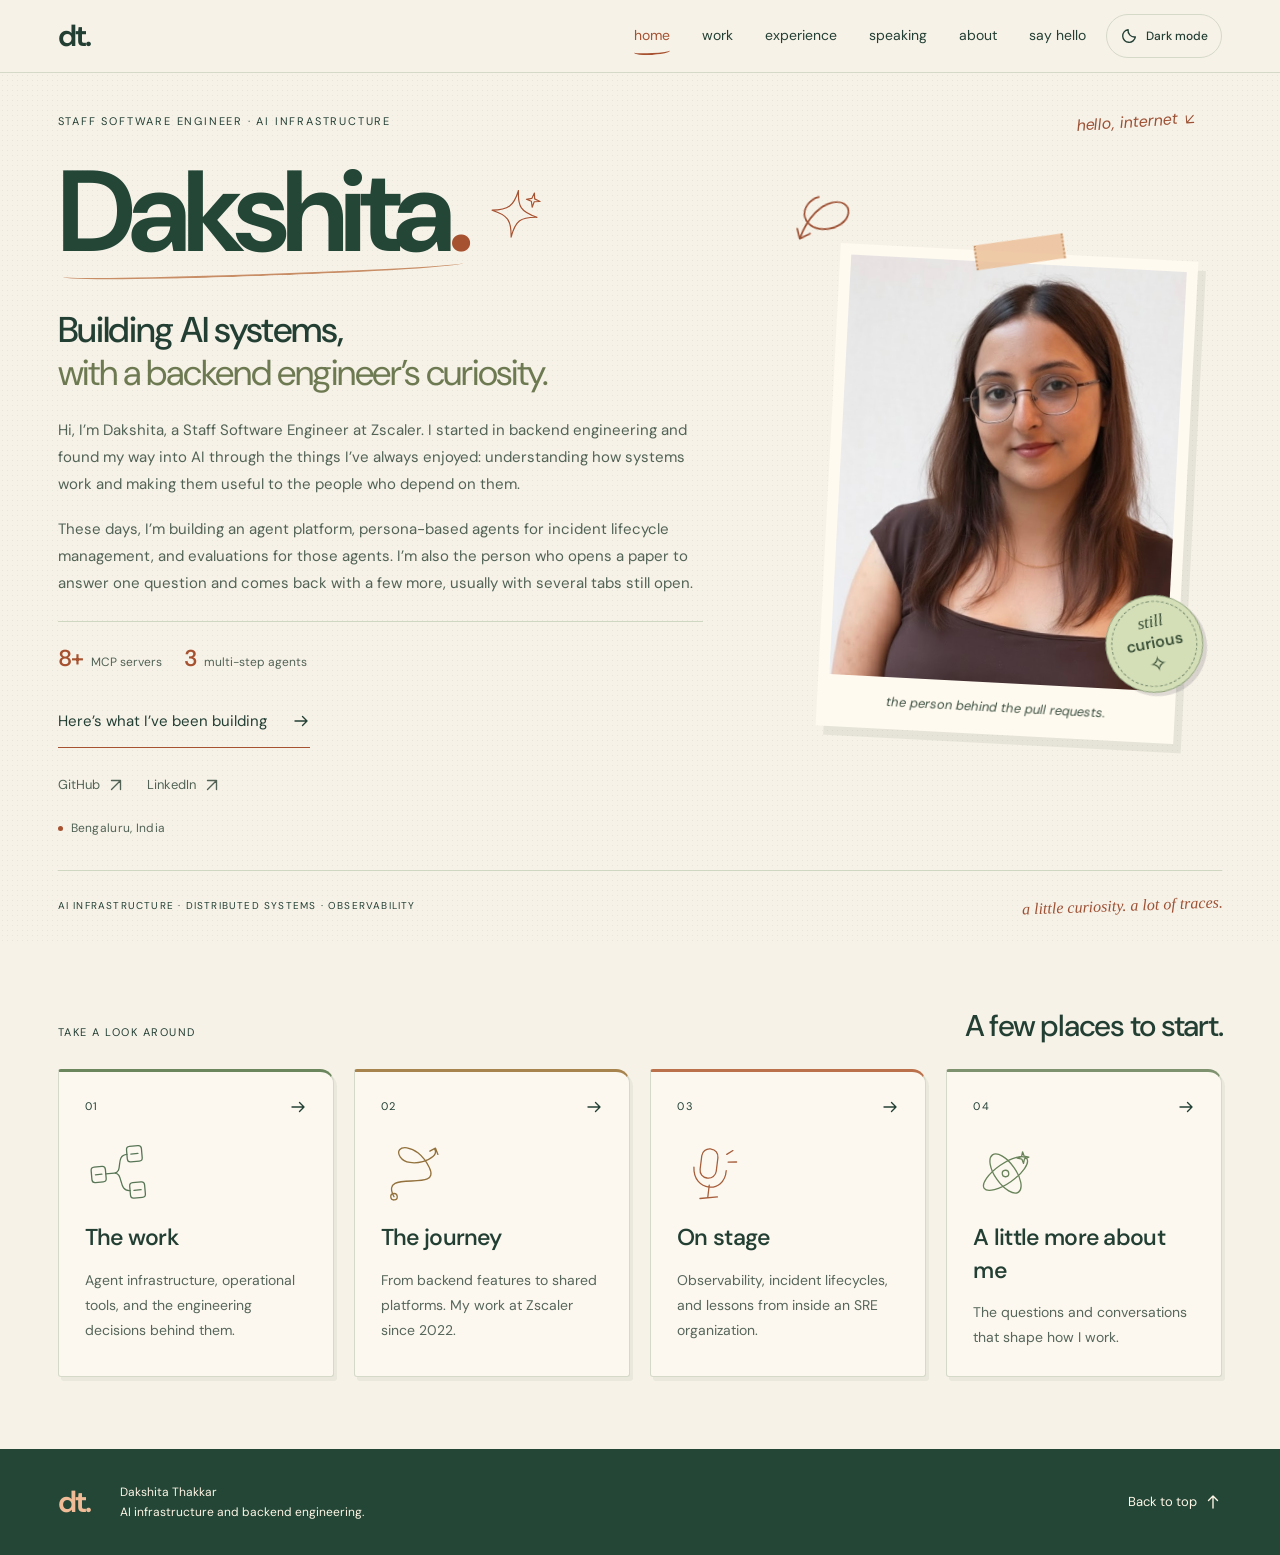
==== commit 4812c90b: "Add warm-paper default theme and persistent dark forest switch" ====
--- a/index.html
+++ b/index.html
@@ -1,10 +1,11 @@
 <!doctype html>
-<html lang="en">
+<html lang="en" data-theme="light">
 <head>
   <meta charset="utf-8">
   <meta name="viewport" content="width=device-width, initial-scale=1">
   <meta name="description" content="Dakshita Thakkar, Staff Software Engineer at Zscaler. AI infrastructure, backend engineering, and a healthy amount of curiosity.">
-  <meta name="theme-color" content="#3b2039">
+  <meta name="theme-color" content="#f7f2e8">
+  <script src="theme-init.js?v=ec8441a25c"></script>
   <link rel="canonical" href="https://dakshitathakkar.github.io/">
   <meta property="og:url" content="https://dakshitathakkar.github.io/">
   <meta property="og:type" content="website">
@@ -18,9 +19,10 @@
   <link rel="stylesheet" href="styles.css?v=5b38ec45d7">
   <link rel="stylesheet" href="interactions.css?v=0d2fb8bf29">
   <link rel="stylesheet" href="whimsy.css?v=2903e65cbd">
-  <script src="site.js?v=15744fc487" defer></script>
+  <script src="site.js?v=8f703084b9" defer></script>
+  <link rel="stylesheet" href="theme.css?v=2f383832d9">
 </head>
-<body id="top"><div id="dakshita-studio" data-page="home" data-motion="off" aria-label="Dakshita’s personal portfolio"><div class="ds-spotlight" aria-hidden="true"></div><a class="skip-link" href="#main-content">Skip to content</a><header class="ds-nav"><a href="./" class="ds-monogram" aria-label="Dakshita Thakkar, home">dt.</a><nav aria-label="Main navigation"><a href="./" aria-current="page">home</a><a href="work.html">work</a><a href="experience.html">experience</a><a href="speaking.html">speaking</a><a href="about.html">about</a><a href="contact.html">say hello</a></nav><span class="ds-reading-progress" aria-hidden="true"></span></header>
+<body id="top"><div id="dakshita-studio" data-page="home" data-motion="off" aria-label="Dakshita’s personal portfolio"><div class="ds-spotlight" aria-hidden="true"></div><a class="skip-link" href="#main-content">Skip to content</a><header class="ds-nav"><a href="./" class="ds-monogram" aria-label="Dakshita Thakkar, home">dt.</a><nav aria-label="Main navigation"><a href="./" aria-current="page">home</a><a href="work.html">work</a><a href="experience.html">experience</a><a href="speaking.html">speaking</a><a href="about.html">about</a><a href="contact.html">say hello</a></nav><button class="ds-theme-toggle" type="button" aria-label="Switch to dark mode" title="Switch to dark mode" hidden><svg class="ds-icon ds-theme-moon" width="18" height="18" viewBox="0 0 24 24" fill="none" stroke="currentColor" stroke-width="1.8" stroke-linecap="round" stroke-linejoin="round" aria-hidden="true" focusable="false"><path d="M20.5 13.2A8.5 8.5 0 0 1 10.8 3.5 8.5 8.5 0 1 0 20.5 13.2Z"/></svg><svg class="ds-icon ds-theme-sun" width="18" height="18" viewBox="0 0 24 24" fill="none" stroke="currentColor" stroke-width="1.8" stroke-linecap="round" aria-hidden="true" focusable="false"><circle cx="12" cy="12" r="4"/><path d="M12 2v2m0 16v2M2 12h2m16 0h2M5 5l1.5 1.5m11 11L19 19M5 19l1.5-1.5m11-11L19 5"/></svg><span class="ds-theme-label">Dark mode</span></button><span class="ds-reading-progress" aria-hidden="true"></span></header>
 <main id="main-content" tabindex="-1">  <div class="ds-cover">
     <section class="ds-hero" id="ds-top" tabindex="-1" aria-label="Introduction">
       <div class="ds-preface"><span>STAFF SOFTWARE ENGINEER · AI INFRASTRUCTURE</span><span class="ds-hand ds-hello">hello, internet <svg class="ds-icon" width="18" height="18" viewBox="0 0 24 24" fill="none" stroke="currentColor" stroke-width="1.8" stroke-linecap="round" stroke-linejoin="round" aria-hidden="true" focusable="false"><path d="M18 6 6 18M6 6v12h12"/></svg></span></div>
--- a/theme.css
+++ b/theme.css
@@ -0,0 +1,134 @@
+/* Warm paper is the default. Dark forest is an explicit visitor choice. */
+:root{color-scheme:light}
+body{background:#f7f2e8}
+::selection{background:#efbc97;color:#233f34}
+#dakshita-studio{--ds-paper:#f7f2e8;--ds-ink:#233f34;--ds-muted:#57665b;--ds-rule:#d5d9c8;--ds-cover:#234637;--ds-cream:#fff6e6;--ds-coral:#a6512f;--ds-note:#efddc5;--ds-sketch:#587657;--ds-mint:#d4dfb8;background:#f7f2e8;color:#233f34}
+#dakshita-studio .ds-cover{background-color:#f7f2e8;color:#233f34;background-image:radial-gradient(#45624816 .7px,transparent .7px)}
+#dakshita-studio .ds-nav{background:#f7f2e8;color:#233f34;border-color:#d5d9c8}
+#dakshita-studio .ds-nav.has-scrolled{box-shadow:0 8px 30px #233f3410;border-bottom-color:#bfcaaf}
+#dakshita-studio .ds-intro h1{color:#234637}
+#dakshita-studio .ds-name-dot{color:#a6512f}
+#dakshita-studio .ds-name-spark{color:#a6512f}
+#dakshita-studio .ds-name-sketch h1::after{border-color:#c88f67}
+#dakshita-studio .ds-lead em{color:#6c7951}
+#dakshita-studio :is(.ds-body,.ds-hero-social a,.ds-location,.ds-hero-proof){color:#526356}
+#dakshita-studio .ds-hero-proof,#dakshita-studio .ds-cover-foot{border-color:#cfd6c2}
+#dakshita-studio .ds-hello,#dakshita-studio .ds-footnote,#dakshita-studio .ds-photo-loop{color:#9d5134}
+#dakshita-studio .ds-photo{background:#fffaf0;color:#3d5142;box-shadow:8px 9px 0 #42583716}
+#dakshita-studio .ds-tape{background:#edc19ad9;border-color:#c89970}
+#dakshita-studio .ds-curiosity-stamp{background:#d4dfb8;color:#344a32;border-color:#8fa17b;outline-color:#728567}
+#dakshita-studio .ds-page-title em,#dakshita-studio h2 em,#dakshita-studio .ds-margin-note{color:#6c7951}
+#dakshita-studio .ds-page-card{background:#fcf8ef;border-color:#d5d9c8;border-top-color:#6b865c;box-shadow:3px 4px 0 #233f3410}
+#dakshita-studio .ds-page-card:nth-child(2){border-top-color:#a7844d}
+#dakshita-studio .ds-page-card:nth-child(3){border-top-color:#bb714b}
+#dakshita-studio .ds-page-card:nth-child(4){border-top-color:#7f9270}
+#dakshita-studio .ds-page-card .ds-card-doodle{color:#587657}
+#dakshita-studio .ds-page-card:nth-child(2) .ds-card-doodle{color:#92713c}
+#dakshita-studio .ds-page-card:nth-child(3) .ds-card-doodle{color:#a65e3b}
+#dakshita-studio .ds-page-card:nth-child(4) .ds-card-doodle{color:#69835a}
+#dakshita-studio .ds-project{background:#fcf8ef}
+#dakshita-studio .ds-project::after{background:linear-gradient(45deg,#cdd7be 49%,transparent 51%)}
+#dakshita-studio .ds-project::before{background:#bac8a512;box-shadow:inset 0 1px 0 #7b925b22,0 12px 30px #233f3408}
+#dakshita-studio .ds-tags span{background:#e4e9d8;color:#405a3c}
+#dakshita-studio .ds-project:is(:hover,:focus-within) .ds-tags span{background:#d7e1c7}
+#dakshita-studio .ds-outline,#dakshita-studio .ds-project .ds-project-impact{background:#eaf0df;border-color:#789365}
+#dakshita-studio :is(.ds-impact-label,.ds-case-disclosure summary,.ds-role p.ds-company){color:#416b43}
+#dakshita-studio .ds-role::before{background:#789365}
+#dakshita-studio .ds-role:first-of-type::before{background:#b7754c}
+#dakshita-studio .ds-project:is(:hover,:focus-within) h3,#dakshita-studio .ds-role:hover h3,#dakshita-studio summary:is(:hover,:focus-visible){color:#416b43}
+#dakshita-studio .ds-role:hover{border-left-color:#789365}
+#dakshita-studio .ds-role:hover::before{box-shadow:0 0 0 5px #78936519}
+#dakshita-studio .ds-speaking-copy{border-color:#80916733}
+#dakshita-studio .ds-talk-video{background:#234637;color:#fff6e6;box-shadow:0 8px 24px #233f3418}
+#dakshita-studio .ds-watch-bar>span:last-child{color:#e0e8d6}
+#dakshita-studio .ds-play-icon{color:#efbc97}
+#dakshita-studio .ds-talk-video:is(:hover,:focus-visible) .ds-watch-bar{background:#365d46}
+#dakshita-studio .ds-contact-section{background:#e9ecdf}
+#dakshita-studio .ds-contact-links a:hover,#dakshita-studio .ds-next-page a:hover{color:#9d5134}
+#dakshita-studio .ds-footer{background:#234637;color:#fff6e6}
+#dakshita-studio .ds-footer .ds-monogram{color:#efbc97}
+#dakshita-studio .ds-spotlight{background:radial-gradient(500px circle at var(--pointer-x,50%) var(--pointer-y,20%),#9eaf6b10,transparent 75%)}
+#dakshita-studio .skip-link{background:#234637;color:#fff6e6}
+#dakshita-studio a:focus-visible,#dakshita-studio summary:focus-visible{outline-color:#9d5134}
+
+
+html[data-theme="dark"]{color-scheme:dark}
+html[data-theme="dark"] body{background:#182c25}
+html[data-theme="dark"] ::selection{background:#efbc97;color:#233f34}
+html[data-theme="dark"] #dakshita-studio{--ds-paper:#182c25;--ds-ink:#f3eddf;--ds-muted:#b8c8ba;--ds-rule:#3a5143;--ds-cover:#12251e;--ds-cream:#f8edda;--ds-coral:#efb48a;--ds-note:#2e4133;--ds-sketch:#afc397;--ds-mint:#cbd9b0;background:#182c25;color:#f3eddf}
+html[data-theme="dark"] #dakshita-studio .ds-cover{background-color:#182c25;color:#f3eddf;background-image:radial-gradient(#e8e3be09 .7px,transparent .7px)}
+html[data-theme="dark"] #dakshita-studio .ds-nav{background:#182c25;color:#f3eddf;border-color:#3a5143}
+html[data-theme="dark"] #dakshita-studio .ds-nav.has-scrolled{box-shadow:0 8px 30px #233f3410;border-bottom-color:#48604b}
+html[data-theme="dark"] #dakshita-studio .ds-intro h1{color:#12251e}
+html[data-theme="dark"] #dakshita-studio .ds-name-dot{color:#efb48a}
+html[data-theme="dark"] #dakshita-studio .ds-name-spark{color:#efb48a}
+html[data-theme="dark"] #dakshita-studio .ds-name-sketch h1::after{border-color:#b68d65}
+html[data-theme="dark"] #dakshita-studio .ds-lead em{color:#bdce9e}
+html[data-theme="dark"] #dakshita-studio :is(.ds-body,.ds-hero-social a,.ds-location,.ds-hero-proof){color:#c3cebd}
+html[data-theme="dark"] #dakshita-studio .ds-hero-proof,html[data-theme="dark"] #dakshita-studio .ds-cover-foot{border-color:#405443}
+html[data-theme="dark"] #dakshita-studio .ds-hello,html[data-theme="dark"] #dakshita-studio .ds-footnote,html[data-theme="dark"] #dakshita-studio .ds-photo-loop{color:#e6ad82}
+html[data-theme="dark"] #dakshita-studio .ds-photo{background:#f9efdf;color:#3d5142;box-shadow:8px 9px 0 #00000033}
+html[data-theme="dark"] #dakshita-studio .ds-tape{background:#edc19ad9;border-color:#c89970}
+html[data-theme="dark"] #dakshita-studio .ds-curiosity-stamp{background:#cbd9b0;color:#344a32;border-color:#8fa17b;outline-color:#728567}
+html[data-theme="dark"] #dakshita-studio .ds-page-title em,html[data-theme="dark"] #dakshita-studio h2 em,html[data-theme="dark"] #dakshita-studio .ds-margin-note{color:#bdce9e}
+html[data-theme="dark"] #dakshita-studio .ds-page-card{background:#20382d;border-color:#3a5143;border-top-color:#91ab78;box-shadow:3px 4px 0 #233f3410}
+html[data-theme="dark"] #dakshita-studio .ds-page-card:nth-child(2){border-top-color:#c3a76a}
+html[data-theme="dark"] #dakshita-studio .ds-page-card:nth-child(3){border-top-color:#d3976e}
+html[data-theme="dark"] #dakshita-studio .ds-page-card:nth-child(4){border-top-color:#9eb591}
+html[data-theme="dark"] #dakshita-studio .ds-page-card .ds-card-doodle{color:#afc397}
+html[data-theme="dark"] #dakshita-studio .ds-page-card:nth-child(2) .ds-card-doodle{color:#ceb378}
+html[data-theme="dark"] #dakshita-studio .ds-page-card:nth-child(3) .ds-card-doodle{color:#e0a27c}
+html[data-theme="dark"] #dakshita-studio .ds-page-card:nth-child(4) .ds-card-doodle{color:#afc397}
+html[data-theme="dark"] #dakshita-studio .ds-project{background:#20382d}
+html[data-theme="dark"] #dakshita-studio .ds-project::after{background:linear-gradient(45deg,#526f48 49%,transparent 51%)}
+html[data-theme="dark"] #dakshita-studio .ds-project::before{background:#bac8a512;box-shadow:inset 0 1px 0 #a8c18d22,0 12px 30px #233f3408}
+html[data-theme="dark"] #dakshita-studio .ds-tags span{background:#344d37;color:#d0dfb9}
+html[data-theme="dark"] #dakshita-studio .ds-project:is(:hover,:focus-within) .ds-tags span{background:#425d3d}
+html[data-theme="dark"] #dakshita-studio .ds-outline,html[data-theme="dark"] #dakshita-studio .ds-project .ds-project-impact{background:#2a4232;border-color:#9db580}
+html[data-theme="dark"] #dakshita-studio :is(.ds-impact-label,.ds-case-disclosure summary,.ds-role p.ds-company){color:#b6cf97}
+html[data-theme="dark"] #dakshita-studio .ds-role::before{background:#9db580}
+html[data-theme="dark"] #dakshita-studio .ds-role:first-of-type::before{background:#e0a27c}
+html[data-theme="dark"] #dakshita-studio .ds-project:is(:hover,:focus-within) h3,html[data-theme="dark"] #dakshita-studio .ds-role:hover h3,html[data-theme="dark"] #dakshita-studio summary:is(:hover,:focus-visible){color:#b6cf97}
+html[data-theme="dark"] #dakshita-studio .ds-role:hover{border-left-color:#9db580}
+html[data-theme="dark"] #dakshita-studio .ds-role:hover::before{box-shadow:0 0 0 5px #b6cf9719}
+html[data-theme="dark"] #dakshita-studio .ds-speaking-copy{border-color:#b6cf9733}
+html[data-theme="dark"] #dakshita-studio .ds-talk-video{background:#12251e;color:#f8edda;box-shadow:0 8px 24px #233f3418}
+html[data-theme="dark"] #dakshita-studio .ds-watch-bar>span:last-child{color:#e0e8d6}
+html[data-theme="dark"] #dakshita-studio .ds-play-icon{color:#efbc97}
+html[data-theme="dark"] #dakshita-studio .ds-talk-video:is(:hover,:focus-visible) .ds-watch-bar{background:#365d46}
+html[data-theme="dark"] #dakshita-studio .ds-contact-section{background:#20382d}
+html[data-theme="dark"] #dakshita-studio .ds-contact-links a:hover,html[data-theme="dark"] #dakshita-studio .ds-next-page a:hover{color:#e6ad82}
+html[data-theme="dark"] #dakshita-studio .ds-footer{background:#12251e;color:#f8edda}
+html[data-theme="dark"] #dakshita-studio .ds-footer .ds-monogram{color:#efbc97}
+html[data-theme="dark"] #dakshita-studio .ds-spotlight{background:radial-gradient(500px circle at var(--pointer-x,50%) var(--pointer-y,20%),#c7d6a80c,transparent 75%)}
+html[data-theme="dark"] #dakshita-studio .skip-link{background:#12251e;color:#f8edda}
+html[data-theme="dark"] #dakshita-studio a:focus-visible,html[data-theme="dark"] #dakshita-studio summary:focus-visible{outline-color:#e6ad82}
+
+html[data-theme="dark"] #dakshita-studio .ds-intro h1{color:#efb48a}
+html[data-theme="dark"] #dakshita-studio .ds-name-dot{color:#f3eddf}
+html[data-theme="dark"] #dakshita-studio .ds-name-spark{color:#bdce9e}
+html[data-theme="dark"] #dakshita-studio .ds-nav{background:#182c25;color:#f3eddf}
+
+/* The switch is part of navigation, with a full touch target on phones. */
+#dakshita-studio .ds-nav nav{margin-left:auto}
+#dakshita-studio .ds-theme-toggle{display:inline-flex;align-items:center;justify-content:center;gap:8px;flex:0 0 auto;min-width:44px;min-height:44px;padding:10px 13px;border:1px solid var(--ds-rule);border-radius:24px;background:transparent;color:var(--ds-ink);font:500 12px/1.2 'DM Sans',Arial,sans-serif;cursor:pointer;white-space:nowrap}
+#dakshita-studio .ds-theme-toggle[hidden]{display:none}
+#dakshita-studio .ds-theme-toggle:hover{background:var(--ds-note);border-color:var(--ds-muted)}
+#dakshita-studio .ds-theme-toggle:focus-visible{outline:2px solid var(--ds-coral);outline-offset:4px}
+#dakshita-studio .ds-theme-sun{display:none}
+html[data-theme="dark"] #dakshita-studio .ds-theme-moon{display:none}
+html[data-theme="dark"] #dakshita-studio .ds-theme-sun{display:block}
+#dakshita-studio .ds-email:is(:hover,:focus-visible){border-bottom-color:var(--ds-coral)}
+#dakshita-studio .ds-page-card:hover{border-color:var(--ds-sketch)}
+#dakshita-studio .ds-footer a:hover{color:#efbc97}
+@media(max-width:1050px){#dakshita-studio .ds-theme-label{display:none}#dakshita-studio .ds-theme-toggle{padding:10px}}
+@media(max-width:600px){
+ #dakshita-studio .ds-nav{display:grid;grid-template-columns:1fr auto;gap:4px 16px}
+ #dakshita-studio .ds-nav nav{grid-column:1/-1;grid-row:2;margin:0;display:grid;grid-template-columns:repeat(3,1fr);gap:0 16px;width:100%}
+ #dakshita-studio .ds-nav nav a{justify-content:center;min-height:36px}
+ #dakshita-studio .ds-theme-toggle{grid-column:2;grid-row:1}
+ #dakshita-studio .ds-monogram{justify-self:start}
+}
+
+#dakshita-studio .ds-margin-note{color:#606f47}
+html[data-theme="dark"] #dakshita-studio .ds-margin-note{color:#bdce9e}
